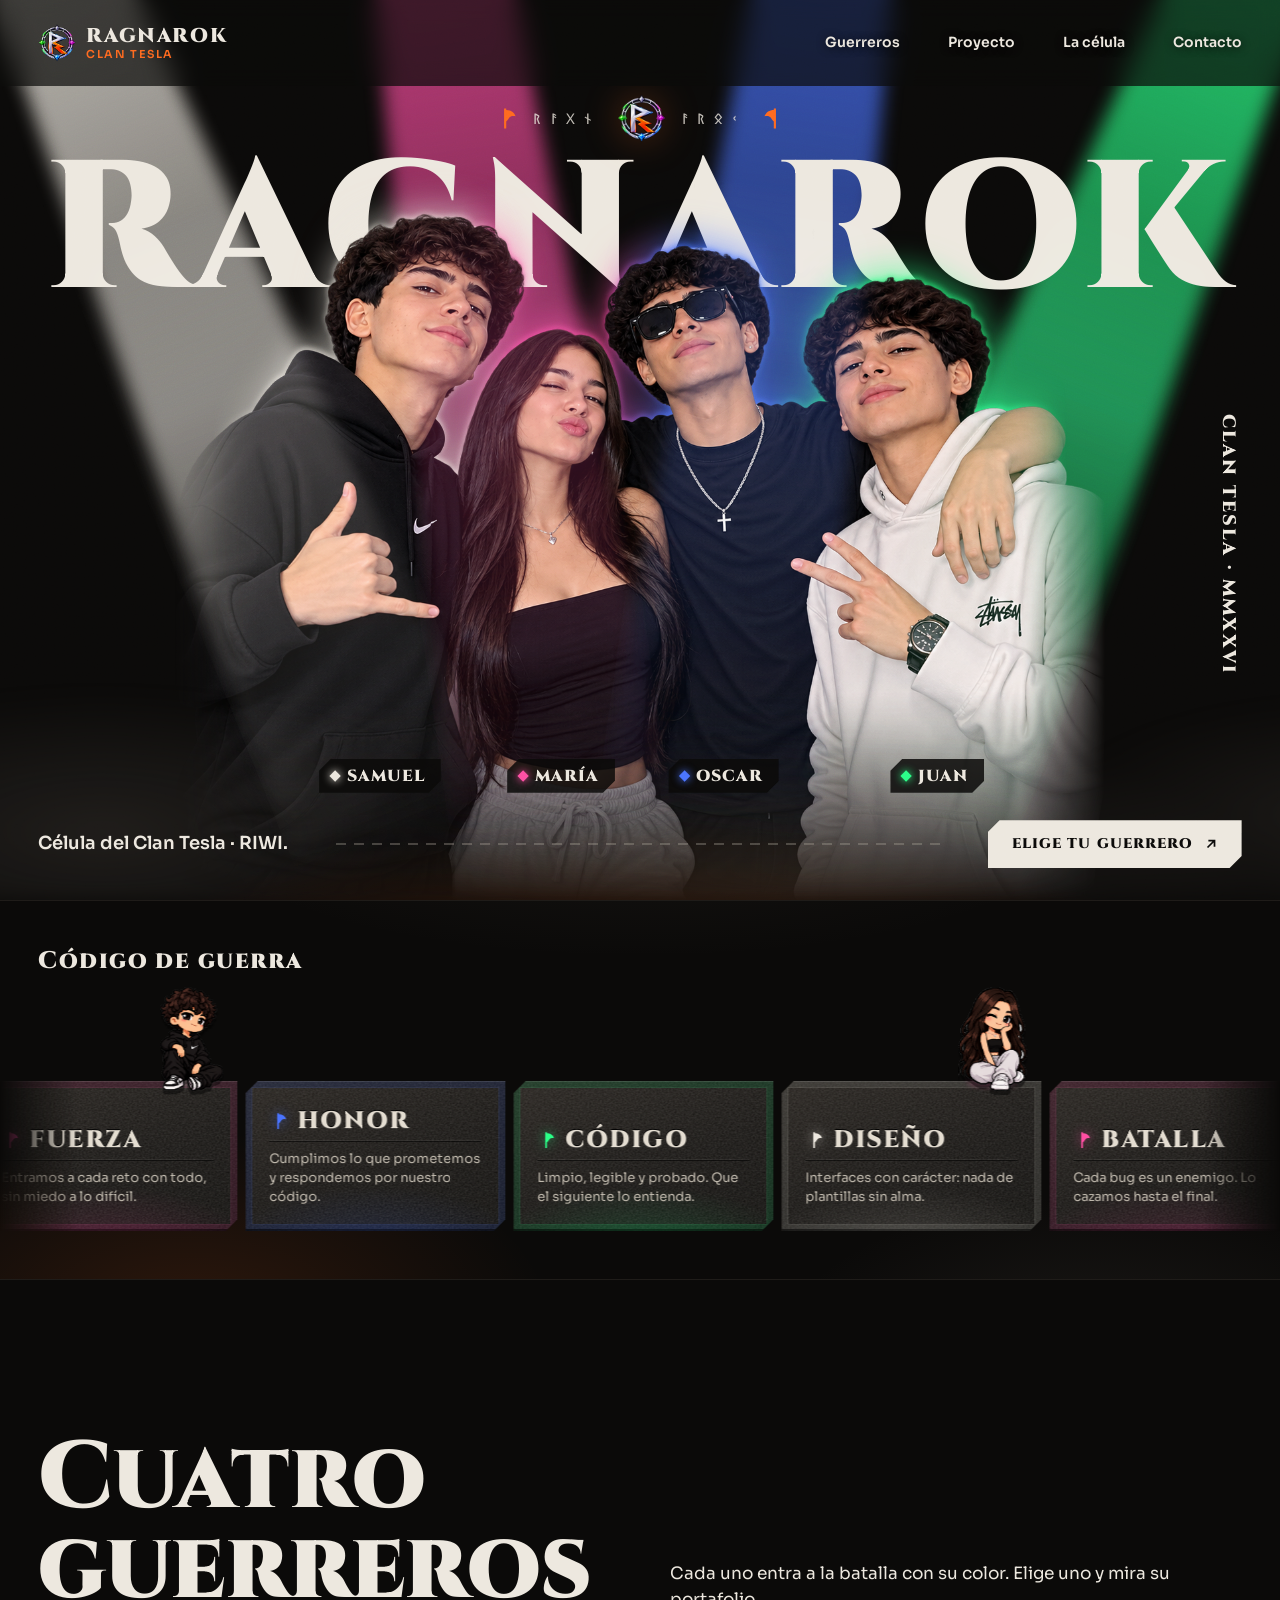
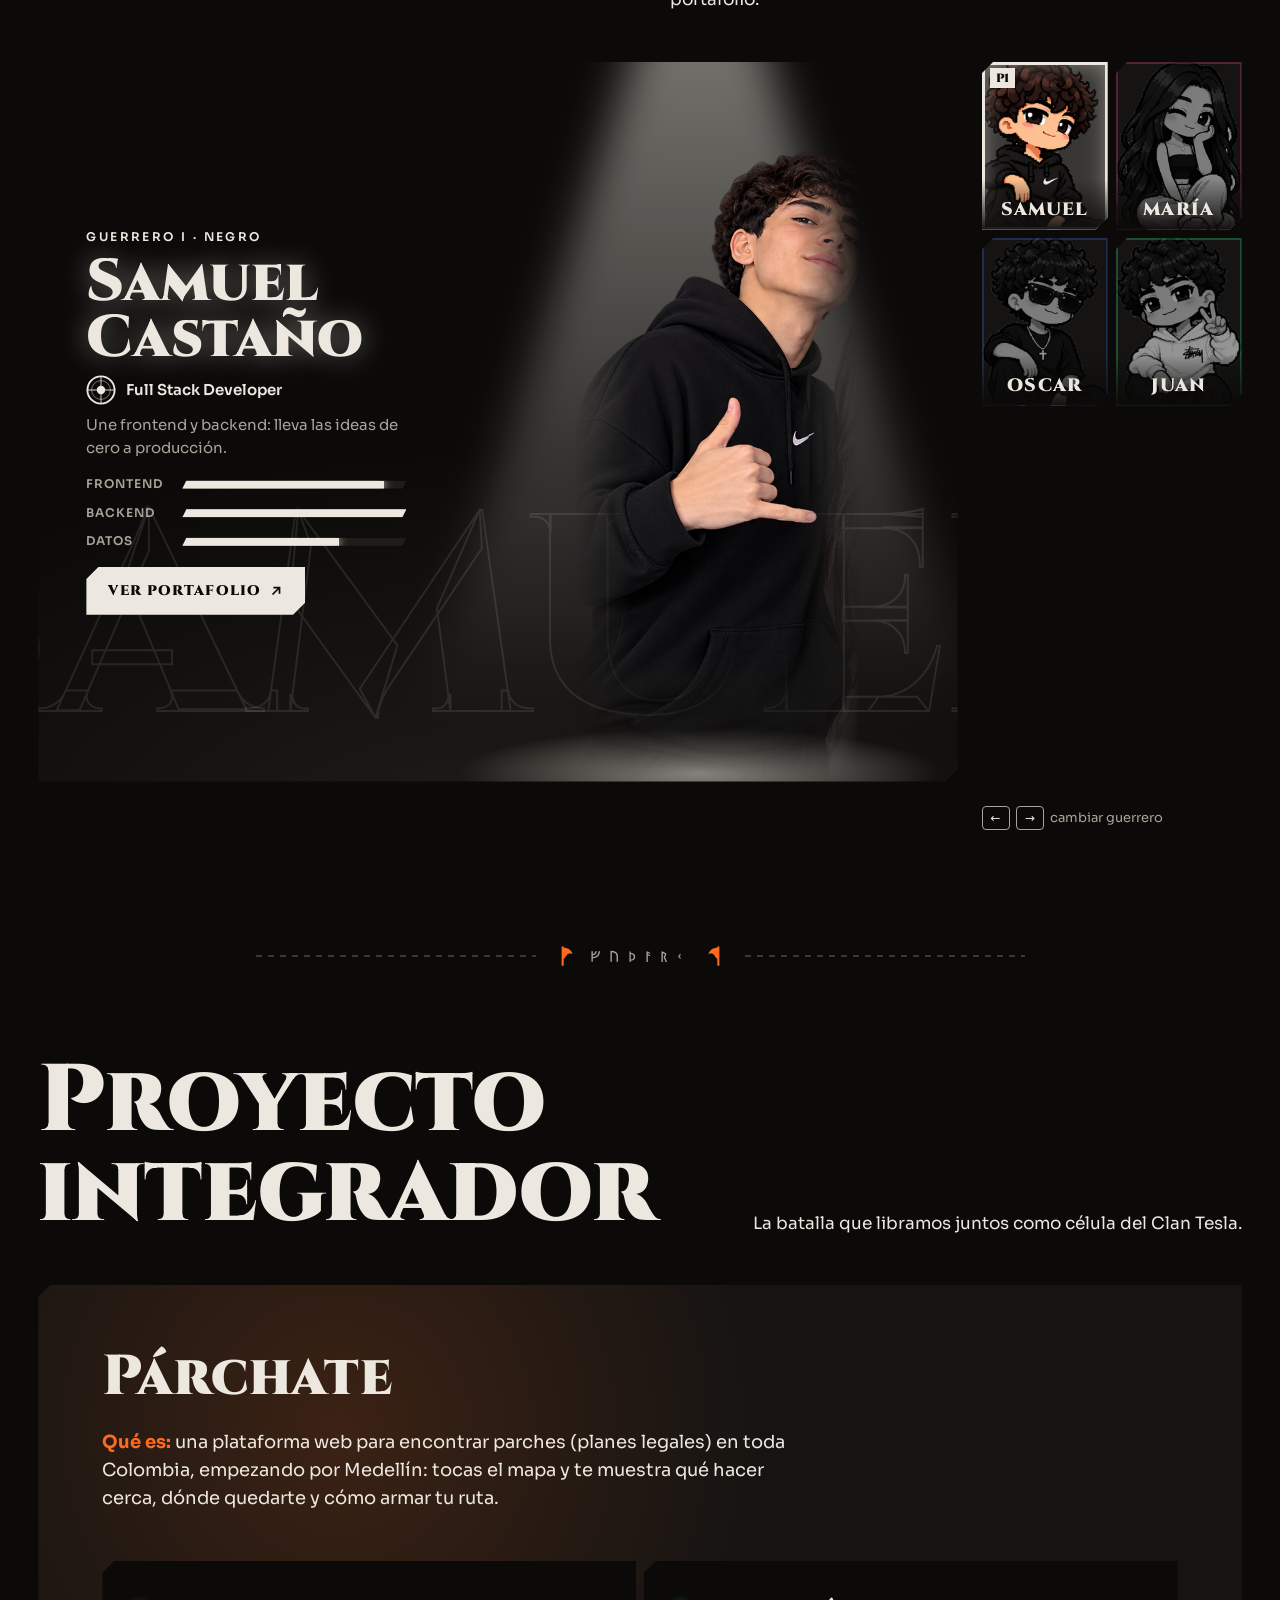
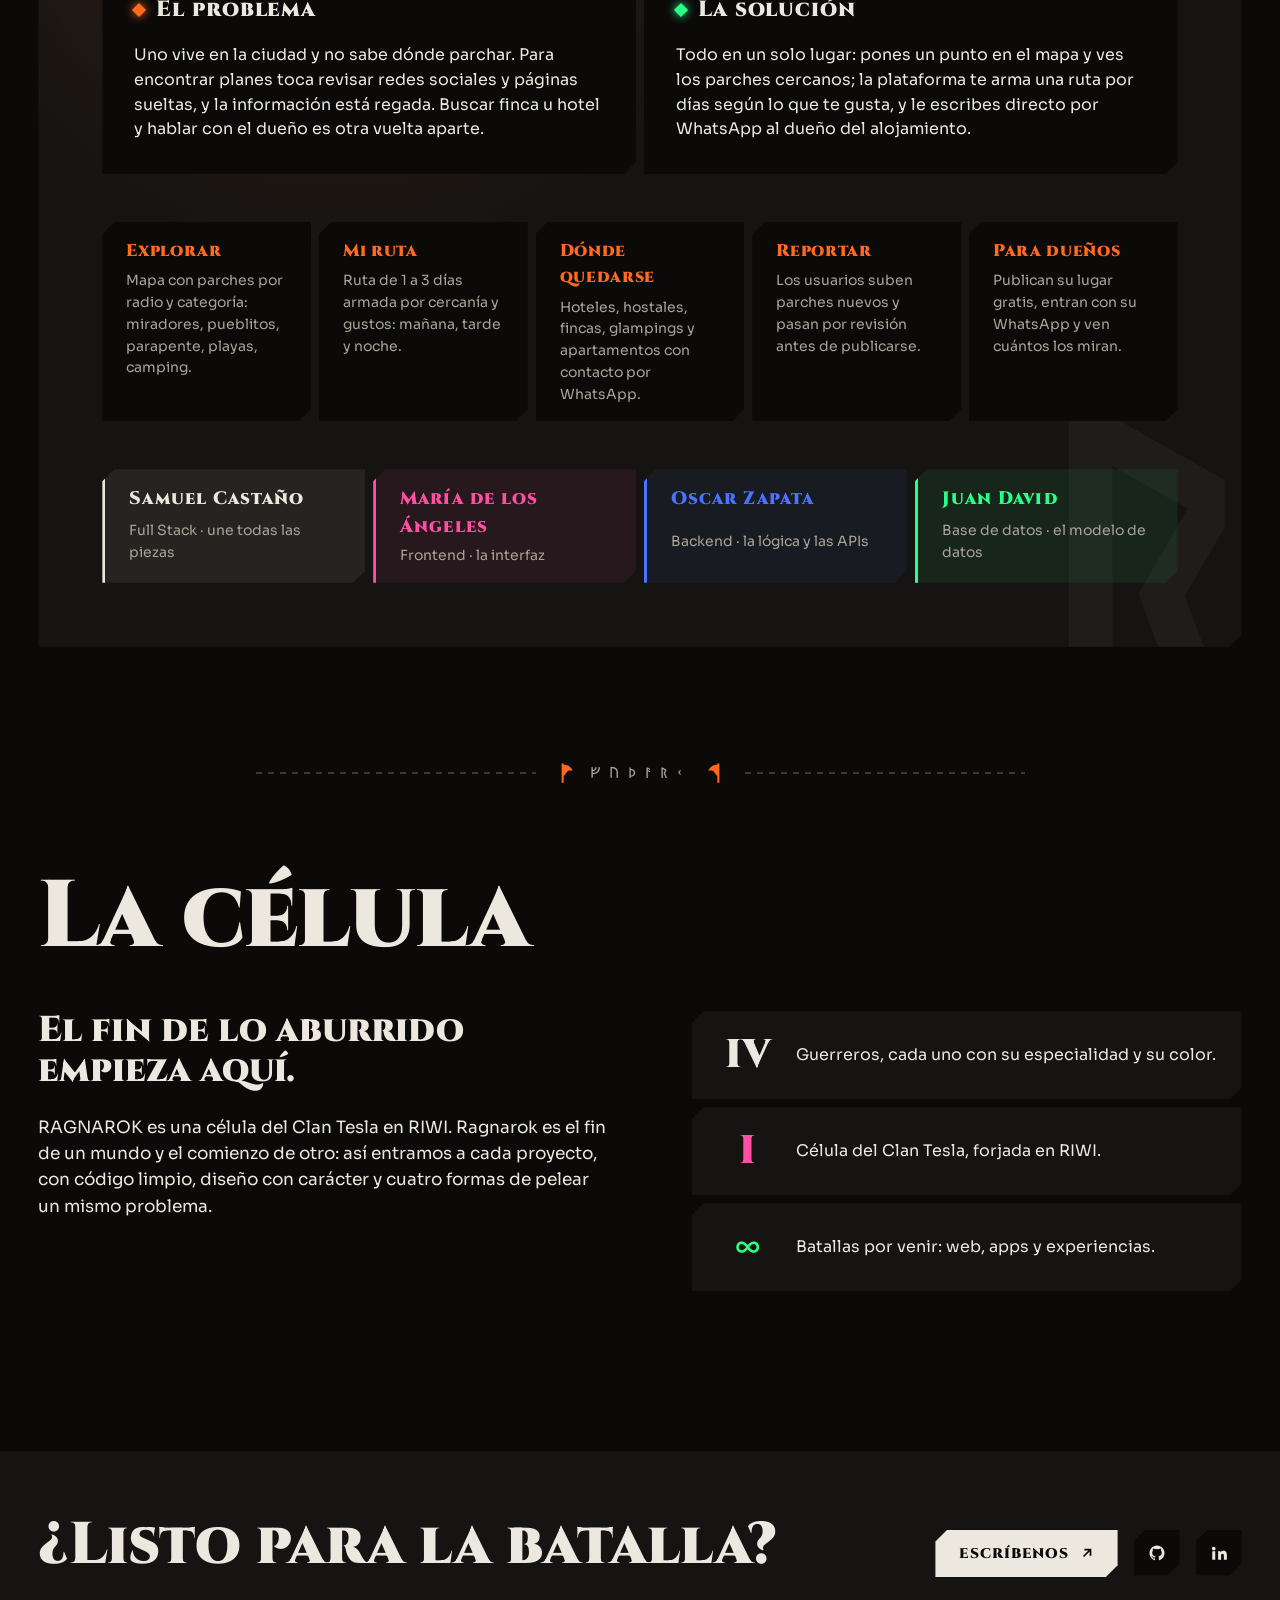
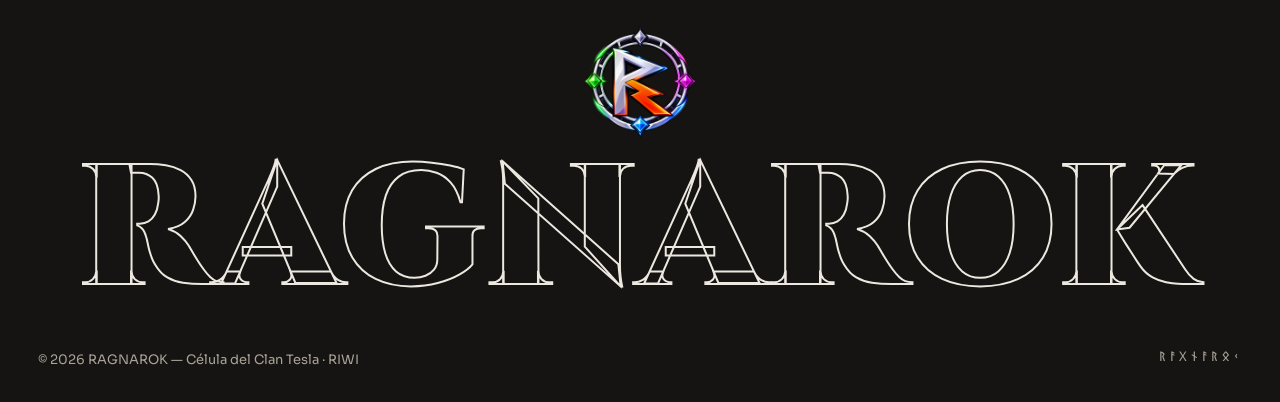
==== index.html @ 37dbca97 "CSS dividido por sección + rediseño de la página de Samuel (negro) + guía de Git Por qué: style.css " ====
<!DOCTYPE html>
<html lang="es">
<head>
  <meta charset="UTF-8">
  <meta name="viewport" content="width=device-width, initial-scale=1.0">
  <title>RAGNAROK — Célula del Clan Tesla</title>
  <meta name="description" content="RAGNAROK, célula del Clan Tesla en RIWI: cuatro guerreros del desarrollo web, cuatro portafolios.">
  <link rel="preconnect" href="https://fonts.googleapis.com">
  <link rel="preconnect" href="https://fonts.gstatic.com" crossorigin>
  <link href="https://fonts.googleapis.com/css2?family=Cinzel:wght@700;900&family=Noto+Sans+Runic&family=Sora:wght@400;600&display=swap" rel="stylesheet">
  <link rel="icon" href="data:image/svg+xml,%3Csvg xmlns=%27http://www.w3.org/2000/svg%27 viewBox=%270 0 120 120%27%3E%3Crect width=%27120%27 height=%27120%27 rx=%2724%27 fill=%27%230b0a09%27/%3E%3Ccircle cx=%2760%27 cy=%2760%27 r=%2748%27 fill=%27none%27 stroke=%27%23ede8df%27 stroke-width=%276%27/%3E%3Cpath d=%27M45 31V91M45 33l29 14-29 14%27 fill=%27none%27 stroke=%27%23ede8df%27 stroke-width=%2710%27/%3E%3Cpath d=%27M51 63l17 11-11 2 21 18%27 fill=%27none%27 stroke=%27%23ff6a1f%27 stroke-width=%279%27/%3E%3C/svg%3E">
  <!-- Estilos del index, uno por sección. El ORDEN importa: el de abajo puede pisar al de arriba. -->
  <link rel="stylesheet" href="src/css/base.css">
  <link rel="stylesheet" href="src/css/nav.css">
  <link rel="stylesheet" href="src/css/hero.css">
  <link rel="stylesheet" href="src/css/titulos.css">
  <link rel="stylesheet" href="src/css/codigo-guerra.css">
  <link rel="stylesheet" href="src/css/guerreros.css">
  <link rel="stylesheet" href="src/css/clan.css">
  <link rel="stylesheet" href="src/css/footer.css">
  <link rel="stylesheet" href="src/css/integrador.css">
  <link rel="stylesheet" href="src/css/animaciones.css">
  <link rel="stylesheet" href="src/css/logo.css">
  <link rel="stylesheet" href="src/css/pausa.css">
</head>
<body>

  <!-- símbolos reutilizables -->
  <svg width="0" height="0" style="position:absolute" aria-hidden="true">
    <symbol id="axe" viewBox="0 0 32 32"><path fill="currentColor" d="M14 2h3v28h-3zM17 4c6 0 11 3 13 9-3-1-6-1-8 1-2 2-3 5-5 6z"/></symbol>
    <symbol id="shield" viewBox="0 0 32 32"><circle cx="16" cy="16" r="14.5" fill="none" stroke="currentColor" stroke-width="2"/><path d="M16 2v28M2 16h28" stroke="currentColor" stroke-width="1.5" opacity=".6"/><circle cx="16" cy="16" r="4.5" fill="currentColor"/><circle cx="16" cy="16" r="10" fill="none" stroke="currentColor" stroke-width="1" opacity=".5"/></symbol>
    <symbol id="arrow" viewBox="0 0 16 16"><path d="M4 12 12 4M5 4h7v7" fill="none" stroke="currentColor" stroke-width="2"/></symbol>
  </svg>

  <nav class="nav" aria-label="Principal">
    <a class="nav__logo" href="#inicio" aria-label="RAGNAROK, célula del Clan Tesla, inicio">
      <img class="logo-mark" src="assets/logo.png" alt="">
      <span class="nav__brand">RAGNAROK<small>Clan Tesla</small></span>
    </a>
    <ul class="nav__links">
      <li><a href="#guerreros">Guerreros</a></li>
      <li><a href="#integrador">Proyecto</a></li>
      <li><a href="#celula">La célula</a></li>
      <li><a href="#contacto">Contacto</a></li>
    </ul>
  </nav>

  <header class="hero" id="inicio">
    <div class="hero__stage">
      <h1 class="hero__title">  
        <span class="hero__crest" aria-hidden="true">
          <span class="hero__runes">
            <svg class="axe" viewBox="0 0 32 32"><use href="#axe"/></svg>
            <span class="runes">ᚱᚨᚷᚾ</span>
            <img class="hero__mark" src="assets/logo.png" alt="">
            <span class="runes">ᚨᚱᛟᚲ</span>
            <svg class="axe axe--flip" viewBox="0 0 32 32"><use href="#axe"/></svg>
          </span>
        </span>
        RAGNAROK
      </h1>

      <figure class="hero__figure">
        <span class="beam p-negro" aria-hidden="true"></span>
        <span class="beam p-rosado" aria-hidden="true"></span>
        <span class="beam p-azul" aria-hidden="true"></span>
        <span class="beam p-verde" aria-hidden="true"></span>

        <img class="rim p-negro"  src="assets/team.png" alt="" aria-hidden="true">
        <img class="rim p-rosado" src="assets/team.png" alt="" aria-hidden="true">
        <img class="rim p-azul"   src="assets/team.png" alt="" aria-hidden="true">
        <img class="rim p-verde"  src="assets/team.png" alt="" aria-hidden="true">
        <img class="hero__photo" src="assets/team.png" width="1402" height="1122"
             alt="Los cuatro guerreros de RAGNAROK, cada uno iluminado por un reflector de su color">

        <span class="beam beam--front p-negro" aria-hidden="true"></span>
        <span class="beam beam--front p-rosado" aria-hidden="true"></span>
        <span class="beam beam--front p-azul" aria-hidden="true"></span>
        <span class="beam beam--front p-verde" aria-hidden="true"></span>

        <div class="cast" aria-label="Guerreros">
          <a class="cast__tag p-negro"  href="miembros/negro/index.html">SAMUEL <small>Full Stack</small></a>
          <a class="cast__tag p-rosado" href="miembros/rosado/index.html">MARÍA <small>Frontend</small></a>
          <a class="cast__tag p-azul"   href="miembros/azul/index.html">OSCAR <small>Backend</small></a>
          <a class="cast__tag p-verde"  href="miembros/verde/index.html">JUAN <small>Base de datos</small></a>
        </div>
      </figure>
    </div>

    <div class="smoke" aria-hidden="true"></div>

    <span class="hero__year" aria-hidden="true">CLAN TESLA · MMXXVI</span>

    <div class="hero__foot">
      <p class="hero__lead"><strong>Célula del Clan Tesla · RIWI.</strong></p>
      <span class="dotline" aria-hidden="true"></span>
      <a class="pill" href="#guerreros" style="justify-self:start">Elige tu guerrero <svg aria-hidden="true"><use href="#arrow"/></svg></a>
    </div>
  </header>

  <section class="vows" aria-labelledby="t-vows" data-carousel>
    <div class="vows__head">
      <h2 class="vows__title" id="t-vows">Código de guerra</h2>
    </div>
    <div class="vows__viewport">
    <ul class="vows__track" aria-label="Valores de la célula">
      <li class="vow p-rosado">
        <a class="vow__kid crew__kid p-negro" href="miembros/negro/index.html" aria-label="Portafolio de Samuel Castaño">
        <img src="assets/pixel/negro.png" width="183" height="300" alt="">
        <span class="crew__tag" aria-hidden="true">Samuel</span>
        </a>
        <div class="vow__card">
        <h3 class="vow__word"><svg class="vow__axe" viewBox="0 0 32 32" aria-hidden="true"><use href="#axe"/></svg>FUERZA</h3>
        <p class="vow__line">Entramos a cada reto con todo, sin miedo a lo difícil.</p>
        </div>
      </li>
      <li class="vow p-azul">
        <div class="vow__card">
        <h3 class="vow__word"><svg class="vow__axe" viewBox="0 0 32 32" aria-hidden="true"><use href="#axe"/></svg>HONOR</h3>
        <p class="vow__line">Cumplimos lo que prometemos y respondemos por nuestro código.</p>
        </div>
      </li>
      <li class="vow p-verde">
        <div class="vow__card">
        <h3 class="vow__word"><svg class="vow__axe" viewBox="0 0 32 32" aria-hidden="true"><use href="#axe"/></svg>CÓDIGO</h3>
        <p class="vow__line">Limpio, legible y probado. Que el siguiente lo entienda.</p>
        </div>
      </li>
      <li class="vow p-negro">
        <a class="vow__kid crew__kid p-rosado" href="miembros/rosado/index.html" aria-label="Portafolio de María de los Ángeles">
        <img src="assets/pixel/rosado.png" width="200" height="300" alt="">
        <span class="crew__tag" aria-hidden="true">María</span>
        </a>
        <div class="vow__card">
        <h3 class="vow__word"><svg class="vow__axe" viewBox="0 0 32 32" aria-hidden="true"><use href="#axe"/></svg>DISEÑO</h3>
        <p class="vow__line">Interfaces con carácter: nada de plantillas sin alma.</p>
        </div>
      </li>
      <li class="vow p-rosado">
        <div class="vow__card">
        <h3 class="vow__word"><svg class="vow__axe" viewBox="0 0 32 32" aria-hidden="true"><use href="#axe"/></svg>BATALLA</h3>
        <p class="vow__line">Cada bug es un enemigo. Lo cazamos hasta el final.</p>
        </div>
      </li>
      <li class="vow p-azul">
        <div class="vow__card">
        <h3 class="vow__word"><svg class="vow__axe" viewBox="0 0 32 32" aria-hidden="true"><use href="#axe"/></svg>CLAN</h3>
        <p class="vow__line">Cuatro guerreros, una célula. Nadie pelea solo.</p>
        </div>
      </li>
          <li class="vow p-verde">
        <a class="vow__kid crew__kid p-azul" href="miembros/azul/index.html" aria-label="Portafolio de Oscar Zapata">
        <img src="assets/pixel/azul.png" width="175" height="300" alt="">
        <span class="crew__tag" aria-hidden="true">Oscar</span>
        </a>
        <div class="vow__card">
        <h3 class="vow__word"><svg class="vow__axe" viewBox="0 0 32 32" aria-hidden="true"><use href="#axe"/></svg>HÉROES</h3>
        <p class="vow__line">Damos la cara cuando el proyecto se complica.</p>
        </div>
      </li>
      <li class="vow p-negro">
        <div class="vow__card">
        <h3 class="vow__word"><svg class="vow__axe" viewBox="0 0 32 32" aria-hidden="true"><use href="#axe"/></svg>HONESTOS</h3>
        <p class="vow__line">Decimos lo que funciona y lo que no, sin adornos.</p>
        </div>
      </li>
      <li class="vow p-rosado">
        <div class="vow__card">
        <h3 class="vow__word"><svg class="vow__axe" viewBox="0 0 32 32" aria-hidden="true"><use href="#axe"/></svg>MENTORES</h3>
        <p class="vow__line">Lo que aprendemos lo enseñamos: nadie se queda atrás.</p>
        </div>
      </li>
      <li class="vow p-azul">
        <a class="vow__kid crew__kid p-verde" href="miembros/verde/index.html" aria-label="Portafolio de Juan David">
        <img src="assets/pixel/verde.png" width="168" height="300" alt="">
        <span class="crew__tag" aria-hidden="true">Juan</span>
        </a>
        <div class="vow__card">
        <h3 class="vow__word"><svg class="vow__axe" viewBox="0 0 32 32" aria-hidden="true"><use href="#axe"/></svg>CREADORES</h3>
        <p class="vow__line">Pasamos de la idea al producto que la gente usa.</p>
        </div>
      </li>
      <li class="vow p-verde">
        <div class="vow__card">
        <h3 class="vow__word"><svg class="vow__axe" viewBox="0 0 32 32" aria-hidden="true"><use href="#axe"/></svg>EXPLORADORES</h3>
        <p class="vow__line">Probamos herramientas nuevas antes de que estén de moda.</p>
        </div>
      </li>
    </ul>
    </div>
  </section>

  <main>
    <section class="section" id="guerreros" aria-labelledby="t-guerreros">
      <div class="section__head">
        <h2 class="section__title" id="t-guerreros" data-reveal>Cuatro guerreros</h2>
        <p class="section__lead" data-reveal style="--d:90ms">Cada uno entra a la batalla con su color. Elige uno y mira su portafolio.</p>
      </div>

      <div class="select" data-select>
        <div class="select__stage">
          <article class="fighter p-negro" role="tabpanel" id="fighter-negro" aria-labelledby="tab-negro">
            <span class="fighter__ghost" aria-hidden="true">SAMUEL</span>
            <span class="fighter__beam" aria-hidden="true"></span>
            <span class="fighter__floor" aria-hidden="true"></span>
            <img class="fighter__img" src="assets/negro.png" alt="Samuel Castaño, Full Stack Developer" loading="lazy">
            <div class="fighter__info">
              <p class="fighter__num">Guerrero I · Negro</p>
              <h3 class="fighter__name">Samuel Castaño</h3>
              <p class="fighter__role"><svg class="shield" aria-hidden="true"><use href="#shield"/></svg>Full Stack Developer</p>
              <p class="fighter__desc">Une frontend y backend: lleva las ideas de cero a producción.</p>
              <dl class="fighter__stats">
                <div><dt>Frontend</dt><dd><span style="--v:90%"></span></dd></div>
                <div><dt>Backend</dt><dd><span style="--v:100%"></span></dd></div>
                <div><dt>Datos</dt><dd><span style="--v:70%"></span></dd></div>
              </dl>
              <a class="fighter__go" href="miembros/negro/index.html">Ver portafolio <svg aria-hidden="true"><use href="#arrow"/></svg></a>
            </div>
          </article>
          <article class="fighter p-rosado" role="tabpanel" id="fighter-rosado" aria-labelledby="tab-rosado">
            <span class="fighter__ghost" aria-hidden="true">MARÍA</span>
            <span class="fighter__beam" aria-hidden="true"></span>
            <span class="fighter__floor" aria-hidden="true"></span>
            <img class="fighter__img" src="assets/rosado.png" alt="María de los Ángeles, Frontend Developer" loading="lazy">
            <div class="fighter__info">
              <p class="fighter__num">Guerrero II · Rosa</p>
              <h3 class="fighter__name">María de los Ángeles</h3>
              <p class="fighter__role"><svg class="shield" aria-hidden="true"><use href="#shield"/></svg>Frontend Developer</p>
              <p class="fighter__desc">Convierte diseños en interfaces rápidas, limpias y al detalle.</p>
              <dl class="fighter__stats">
                <div><dt>Frontend</dt><dd><span style="--v:85%"></span></dd></div>
                <div><dt>Diseño</dt><dd><span style="--v:85%"></span></dd></div>
                <div><dt>Backend</dt><dd><span style="--v:40%"></span></dd></div>
              </dl>
              <a class="fighter__go" href="miembros/rosado/index.html">Ver portafolio <svg aria-hidden="true"><use href="#arrow"/></svg></a>
            </div>
          </article>
          <article class="fighter p-azul" role="tabpanel" id="fighter-azul" aria-labelledby="tab-azul">
            <span class="fighter__ghost" aria-hidden="true">OSCAR</span>
            <span class="fighter__beam" aria-hidden="true"></span>
            <span class="fighter__floor" aria-hidden="true"></span>
            <img class="fighter__img" src="assets/azul.png" alt="Oscar Zapata, Backend Developer" loading="lazy">
            <div class="fighter__info">
              <p class="fighter__num">Guerrero III · Azul</p>
              <h3 class="fighter__name">Oscar Zapata</h3>
              <p class="fighter__role"><svg class="shield" aria-hidden="true"><use href="#shield"/></svg>Backend Developer</p>
              <p class="fighter__desc">Construye la lógica, las APIs y las reglas que hacen funcionar cada producto.</p>
              <dl class="fighter__stats">
                <div><dt>Backend</dt><dd><span style="--v:85%"></span></dd></div>
                <div><dt>APIs</dt><dd><span style="--v:70%"></span></dd></div>
                <div><dt>Frontend</dt><dd><span style="--v:40%"></span></dd></div>
              </dl>
              <a class="fighter__go" href="miembros/azul/index.html">Ver portafolio <svg aria-hidden="true"><use href="#arrow"/></svg></a>
            </div>
          </article>
          <article class="fighter p-verde" role="tabpanel" id="fighter-verde" aria-labelledby="tab-verde">
            <span class="fighter__ghost" aria-hidden="true">JUAN DAVID</span>
            <span class="fighter__beam" aria-hidden="true"></span>
            <span class="fighter__floor" aria-hidden="true"></span>
            <img class="fighter__img" src="assets/verde.png" alt="Juan David, Database Developer" loading="lazy">
            <div class="fighter__info">
              <p class="fighter__num">Guerrero IV · Verde</p>
              <h3 class="fighter__name">Juan David</h3>
              <p class="fighter__role"><svg class="shield" aria-hidden="true"><use href="#shield"/></svg>Database Developer</p>
              <p class="fighter__desc">Diseña y cuida los datos: modelos, consultas y que nada se pierda.</p>
              <dl class="fighter__stats">
                <div><dt>Datos</dt><dd><span style="--v:85%"></span></dd></div>
                <div><dt>SQL</dt><dd><span style="--v:70%"></span></dd></div>
                <div><dt>Backend</dt><dd><span style="--v:50%"></span></dd></div>
              </dl>
              <a class="fighter__go" href="miembros/verde/index.html">Ver portafolio <svg aria-hidden="true"><use href="#arrow"/></svg></a>
            </div>
          </article>
        </div>
        <div class="select__roster" role="tablist" aria-label="Elige tu guerrero">
          <button class="slot p-negro" type="button" role="tab" id="tab-negro" aria-controls="fighter-negro" aria-selected="true" tabindex="0">
            <img class="slot__img" decoding="async" src="assets/pixel/negro.png" alt="">
            <span class="slot__name">SAMUEL</span>
          </button>
          <button class="slot p-rosado" type="button" role="tab" id="tab-rosado" aria-controls="fighter-rosado" aria-selected="false" tabindex="-1">
            <img class="slot__img" decoding="async" src="assets/pixel/rosado.png" alt="">
            <span class="slot__name">MARÍA</span>
          </button>
          <button class="slot p-azul" type="button" role="tab" id="tab-azul" aria-controls="fighter-azul" aria-selected="false" tabindex="-1">
            <img class="slot__img" decoding="async" src="assets/pixel/azul.png" alt="">
            <span class="slot__name">OSCAR</span>
          </button>
          <button class="slot p-verde" type="button" role="tab" id="tab-verde" aria-controls="fighter-verde" aria-selected="false" tabindex="-1">
            <img class="slot__img" decoding="async" src="assets/pixel/verde.png" alt="">
            <span class="slot__name">JUAN</span>
          </button>
        </div>
        <p class="select__hint" aria-hidden="true"><kbd>←</kbd><kbd>→</kbd> cambiar guerrero</p>
      </div>
    </section>

    <div class="divider" aria-hidden="true">
      <svg viewBox="0 0 32 32"><use href="#axe"/></svg><span class="runes">ᚠᚢᚦᚨᚱᚲ</span><svg viewBox="0 0 32 32"><use href="#axe"/></svg>
    </div>

    <section class="section" id="integrador" aria-labelledby="t-integrador">
      <div class="section__head">
        <h2 class="section__title" id="t-integrador" data-reveal>Proyecto integrador</h2>
        <p class="section__lead">La batalla que libramos juntos como célula del Clan Tesla.</p>
      </div>

      <div class="quest" data-reveal>
        <span class="quest__rune" aria-hidden="true">ᚱ</span>
        <div class="quest__intro">
          <p class="quest__name">Párchate</p>
          <p class="quest__what"><strong>Qué es:</strong> una plataforma web para encontrar parches (planes legales) en toda Colombia, empezando por Medellín: tocas el mapa y te muestra qué hacer cerca, dónde quedarte y cómo armar tu ruta.</p>
        </div>
        <div class="quest__cols">
          <article class="quest__card">
            <h3 class="quest__label"><span class="dia" style="--c:var(--fire)"></span>El problema</h3>
            <p>Uno vive en la ciudad y no sabe dónde parchar. Para encontrar planes toca revisar redes sociales y páginas sueltas, y la información está regada. Buscar finca u hotel y hablar con el dueño es otra vuelta aparte.</p>
          </article>
          <article class="quest__card">
            <h3 class="quest__label"><span class="dia" style="--c:var(--verde)"></span>La solución</h3>
            <p>Todo en un solo lugar: pones un punto en el mapa y ves los parches cercanos; la plataforma te arma una ruta por días según lo que te gusta, y le escribes directo por WhatsApp al dueño del alojamiento.</p>
          </article>
        </div>
        <ul class="quest__feats" aria-label="Qué se puede hacer">
          <li><b>Explorar</b><span>Mapa con parches por radio y categoría: miradores, pueblitos, parapente, playas, camping.</span></li>
          <li><b>Mi ruta</b><span>Ruta de 1 a 3 días armada por cercanía y gustos: mañana, tarde y noche.</span></li>
          <li><b>Dónde quedarse</b><span>Hoteles, hostales, fincas, glampings y apartamentos con contacto por WhatsApp.</span></li>
          <li><b>Reportar</b><span>Los usuarios suben parches nuevos y pasan por revisión antes de publicarse.</span></li>
          <li><b>Para dueños</b><span>Publican su lugar gratis, entran con su WhatsApp y ven cuántos los miran.</span></li>
        </ul>
        <ul class="quest__roles" aria-label="Quién hace qué">
          <li class="p-negro"><b>Samuel Castaño</b><span>Full Stack · une todas las piezas</span></li>
          <li class="p-rosado"><b>María de los Ángeles</b><span>Frontend · la interfaz</span></li>
          <li class="p-azul"><b>Oscar Zapata</b><span>Backend · la lógica y las APIs</span></li>
          <li class="p-verde"><b>Juan David</b><span>Base de datos · el modelo de datos</span></li>
        </ul>
      </div>
    </section>

    <div class="divider" aria-hidden="true">
      <svg viewBox="0 0 32 32"><use href="#axe"/></svg><span class="runes">ᚠᚢᚦᚨᚱᚲ</span><svg viewBox="0 0 32 32"><use href="#axe"/></svg>
    </div>

    <section class="section" id="celula" aria-labelledby="t-clan">
      <div class="section__head">
        <h2 class="section__title" id="t-clan">La célula</h2>
      </div>
      <div class="manifest">
        <div data-reveal>
          <p class="manifest__quote">El fin de lo aburrido empieza aquí.</p>
          <p class="section__lead" style="margin-top:24px">RAGNAROK es una célula del Clan Tesla en RIWI. Ragnarok es el fin de un mundo y el comienzo de otro: así entramos a cada proyecto, con código limpio, diseño con carácter y cuatro formas de pelear un mismo problema.</p>
        </div>
        <ul class="manifest__list" data-reveal style="--d:120ms">
          <li><b style="--c:var(--negro)">IV</b><span>Guerreros, cada uno con su especialidad y su color.</span></li>
          <li><b style="--c:var(--rosado)">I</b><span>Célula del Clan Tesla, forjada en RIWI.</span></li>
          <li><b style="--c:var(--verde)">∞</b><span>Batallas por venir: web, apps y experiencias.</span></li>
        </ul>
      </div>
    </section>
  </main>

  <footer class="footer" id="contacto">
    <div class="footer__top">
      <h2 class="footer__cta">¿Listo para la batalla?</h2>
      <div class="footer__links">
        <a class="pill" href="https://github.com/riwi-ragnarok" target="_blank" rel="noopener">Escríbenos <svg aria-hidden="true"><use href="#arrow"/></svg></a>
        <a class="icon-btn" href="https://github.com/riwi-ragnarok" target="_blank" rel="noopener" aria-label="GitHub de RAGNAROK">
          <svg viewBox="0 0 24 24" fill="currentColor" aria-hidden="true"><path d="M12 2a10 10 0 0 0-3.2 19.5c.5.1.7-.2.7-.5v-1.7c-2.8.6-3.4-1.3-3.4-1.3-.4-1.2-1.1-1.5-1.1-1.5-.9-.6.1-.6.1-.6 1 .1 1.5 1 1.5 1 .9 1.6 2.4 1.1 3 .8.1-.7.4-1.1.6-1.3-2.2-.3-4.6-1.1-4.6-5a3.9 3.9 0 0 1 1-2.7 3.6 3.6 0 0 1 .1-2.7s.8-.3 2.8 1a9.6 9.6 0 0 1 5 0c1.9-1.3 2.8-1 2.8-1 .5 1.4.2 2.4.1 2.7a3.9 3.9 0 0 1 1 2.7c0 3.9-2.4 4.7-4.6 5 .4.3.7.9.7 1.9V21c0 .3.2.6.7.5A10 10 0 0 0 12 2Z"/></svg>
        </a>
        <a class="icon-btn" href="#contacto" aria-label="LinkedIn">
          <svg viewBox="0 0 24 24" fill="currentColor" aria-hidden="true"><path d="M4.98 3.5a2.5 2.5 0 1 1 0 5 2.5 2.5 0 0 1 0-5ZM3 9.5h4V21H3V9.5Zm7 0h3.8v1.6h.1c.5-1 1.8-2 3.8-2 4 0 4.8 2.6 4.8 6V21h-4v-5.2c0-1.2 0-2.8-1.7-2.8s-2 1.3-2 2.7V21h-4V9.5Z"/></svg>
        </a>
      </div>
    </div>
    <div class="footer__lockup" aria-hidden="true">
      <img class="footer__mark" src="assets/logo.png" alt="">
      <p class="footer__word">RAGNAROK</p>
    </div>
    <div class="footer__legal">
      <span>© 2026 RAGNAROK — Célula del Clan Tesla · RIWI</span>
      <span class="runes" aria-hidden="true">ᚱᚨᚷᚾᚨᚱᛟᚲ</span>
    </div>
  </footer>

  <script src="src/main.js?v=6" defer></script>
</body>
</html>
---- src/css/base.css ----
/* BASE
   Colores, fuentes, espacios y textura de fondo. Todo lo demás usa estas variables. */

/* =========================================================
   RAGNAROK — tokens + base + hub
   Dirección: póster de guerra nórdica. Humo, brasas, reflectores
   de color sobre cada guerrero. Cinzel (grabado) + Sora (texto).
   ========================================================= */
:root {
  --bg: #0b0a09;
  --bg-2: #161412;
  --bg-3: #1f1c19;
  --ink: #ede8df;
  --ink-2: #aaa398;
  --fire: #ff6a1f;

  --verde: #2bff88;
  --rosado: #ff4fa3;
  --azul: #4a74ff;
  --negro: #ede8df; /* el negro se expresa invertido: luz hueso / página clara */
  --on-accent: #0b0a09;

  --rgb-negro: 237 232 223;
  --rgb-rosado: 255 79 163;
  --rgb-azul: 74 116 255;
  --rgb-verde: 43 255 136;

  --accent: var(--ink);

  --f-display: "Cinzel", "Trajan Pro", Georgia, serif;
  --f-brand: "Cinzel", "Trajan Pro", Georgia, serif;
  --f-text: "Sora", system-ui, sans-serif;
  --f-rune: "Noto Sans Runic", "Segoe UI Historic", sans-serif;

  --s-1: 4px; --s-2: 8px; --s-3: 16px; --s-4: 24px; --s-5: 32px;
  --s-6: 48px; --s-7: 64px; --s-8: 96px; --s-9: 160px;

  --bevel: 12px;
  --plate: polygon(var(--bevel) 0, 100% 0, 100% calc(100% - var(--bevel)), calc(100% - var(--bevel)) 100%, 0 100%, 0 var(--bevel));

  --gutter: clamp(16px, 3vw, 40px);
  --ease: cubic-bezier(0.23, 1, 0.32, 1);
  --dur: 260ms;
}

*, *::before, *::after { box-sizing: border-box; }
html { -webkit-text-size-adjust: 100%; scroll-behavior: smooth; }
body {
  margin: 0;
  background: var(--bg);
  color: var(--ink);
  font-family: var(--f-text);
  font-size: 16px;
  line-height: 1.55;
  overflow-x: hidden;
}
/* grano de película: textura sucia de guerra */
body::after {
  content: ""; position: fixed; inset: 0; z-index: 100; pointer-events: none;
  opacity: .07; mix-blend-mode: overlay;
  background-image: url("data:image/svg+xml,%3Csvg xmlns='http://www.w3.org/2000/svg' width='160' height='160'%3E%3Cfilter id='n'%3E%3CfeTurbulence type='fractalNoise' baseFrequency='.9' numOctaves='3' stitchTiles='stitch'/%3E%3C/filter%3E%3Crect width='100%25' height='100%25' filter='url(%23n)'/%3E%3C/svg%3E");
}
img { display: block; max-width: 100%; }
a { color: inherit; text-decoration: none; }
h1, h2, h3, p { margin: 0; }
ul { list-style: none; margin: 0; padding: 0; }

:focus-visible { outline: 3px solid var(--accent); outline-offset: 4px; }
::selection { background: var(--fire); color: var(--on-accent); }

.runes {
  font-family: var(--f-rune); font-weight: 400;
  letter-spacing: .6em; line-height: 1; color: var(--ink-2);
}
---- src/css/nav.css ----
/* MENÚ
   Barra de arriba (fija) y botones tipo placa. */

/* ---------- NAV ---------- */
/* menú fijo arriba: se ve siempre al bajar */
.nav {
  position: fixed; top: 0; left: 0; right: 0; z-index: 50;
  height: 86px;
  display: flex; align-items: center; justify-content: space-between;
  gap: var(--s-4);
  padding: 0 var(--gutter);
  background: rgb(11 10 9 / .7);
  -webkit-backdrop-filter: blur(10px);
          backdrop-filter: blur(10px);
}
.hero { padding-top: 86px; }          /* deja el espacio que antes ocupaba el menú */
html { scroll-padding-top: 86px; }    /* los links #seccion no quedan tapados por el menú */
.nav__logo {
  font-family: var(--f-brand); font-weight: 900;
  font-size: 20px; letter-spacing: 0.08em;
  display: inline-flex; align-items: center; gap: 10px;
}
.nav__dots { display: inline-flex; gap: 3px; }
.nav__dots i { width: 7px; height: 7px; transform: rotate(45deg); display: block; }
.nav__links { display: none; gap: var(--s-6); font-size: 14px; font-weight: 600; }
.nav__links a {
  position: relative; padding: var(--s-1) 0; color: var(--ink);
  text-shadow: 0 1px 8px rgb(0 0 0 / .8);
  transition: color var(--dur) var(--ease);
}
.nav__links a::after {
  content: ""; position: absolute; left: 0; right: 0; bottom: -2px; height: 2px;
  background: var(--fire); transform: scaleX(0); transform-origin: left;
  transition: transform var(--dur) var(--ease);
}
.nav__links a:hover::after, .nav__links a:focus-visible::after { transform: scaleX(1); }
@media (min-width: 820px) { .nav__links { display: flex; } }

/* botón tipo placa de escudo: esquinas cortadas */
.pill {
  display: inline-flex; align-items: center; gap: 10px;
  padding: 13px 24px;
  clip-path: var(--plate);
  background: var(--ink); color: var(--bg);
  font-family: var(--f-display); font-size: 14px; font-weight: 900; letter-spacing: .08em; text-transform: uppercase;
  border: 0; cursor: pointer;
  transition: transform 160ms var(--ease), background var(--dur) var(--ease), color var(--dur) var(--ease);
}
.pill:hover { background: var(--accent-hover, var(--fire)); color: var(--on-accent); }
.pill:active { transform: scale(0.96); }
.pill:focus-visible { outline: 2px solid var(--bg); outline-offset: -6px; background: var(--fire); }
.pill svg { width: 14px; height: 14px; transition: transform var(--dur) var(--ease); }
.pill:hover svg { transform: translate(2px, -2px); }
---- src/css/hero.css ----
/* PORTADA
   RAGNAROK, foto del equipo, reflectores, humo y brasas. */

/* ---------- HERO ---------- */
.hero {
  position: relative;
  display: grid;
  grid-template-rows: 1fr auto; /* escenario + pie (el menú es fijo, ya no ocupa fila) */
  overflow: hidden;
  isolation: isolate;
}
/* fuego lejano del campo de batalla */
.hero::before {
  content: ""; position: absolute; z-index: 0; inset: auto -10% -20% -10%; height: 70%;
  background: radial-gradient(60% 60% at 50% 100%, rgb(255 106 31 / .28), rgb(255 106 31 / 0) 70%);
  pointer-events: none;
  animation: burn 4s ease-in-out infinite alternate;
}
.hero__stage {
  position: relative;
  display: flex; justify-content: center; align-items: flex-end;
  min-height: 0;
  padding-top: 24vw;
}
.hero__title {
  position: absolute; z-index: 1;
  left: 0; right: 0; top: var(--s-2);
  display: grid; justify-items: center; gap: var(--s-2);
  font-family: var(--f-brand); font-weight: 900;
  font-size: clamp(50px, 14.2vw, 236px);
  line-height: .9; letter-spacing: .02em;
  color: var(--ink);
  user-select: none;
  animation: rise 700ms var(--ease) both;
}
.hero__crest {
  display: grid; justify-items: center; gap: var(--s-2);
  font-size: clamp(12px, 1.2vw, 18px);
}
.hero__runes { display: inline-flex; align-items: center; gap: var(--s-3); }
.hero__runes .runes { color: var(--ink); opacity: .8; }
.hero__crest .axe { width: clamp(18px, 1.8vw, 28px); height: auto; color: var(--fire); }
.hero__crest .axe--flip { transform: scaleX(-1); }

.hero__figure {
  position: relative; /* sin z-index: los hijos comparten capas con el título */
  margin: 0;
  width: 100%;
  aspect-ratio: 1402 / 1122;
}
.hero__photo, .rim {
  position: absolute; inset: 0; z-index: 2;
  width: 100%; height: 100%;
}
/* la foto viene recortada a los lados: se difuminan los bordes para que no se vea la "caja" */
.hero__photo {
  -webkit-mask-image: linear-gradient(to bottom, #000 72%, transparent 100%), linear-gradient(to right, transparent 0, #000 9%, #000 91%, transparent 100%);
  -webkit-mask-composite: source-in;
          mask-image: linear-gradient(to bottom, #000 72%, transparent 100%), linear-gradient(to right, transparent 0, #000 9%, #000 91%, transparent 100%);
          mask-composite: intersect;
}
.hero__photo { animation: enter 700ms var(--ease) 120ms both; }

/* luz de contorno: cada copia recortada a una persona brilla en su color */
.rim {
  /* sin clip-path rectangular (dejaba una "caja de luz"): mascara horizontal con bordes difusos */
  -webkit-mask-image: linear-gradient(to bottom, #000 55%, transparent 80%),
    linear-gradient(to right, transparent var(--ml), #000 calc(var(--ml) + 7%), #000 calc(var(--mr) - 7%), transparent var(--mr));
  -webkit-mask-composite: source-in;
          mask-image: linear-gradient(to bottom, #000 55%, transparent 80%),
    linear-gradient(to right, transparent var(--ml), #000 calc(var(--ml) + 7%), #000 calc(var(--mr) - 7%), transparent var(--mr));
          mask-composite: intersect;
  filter: drop-shadow(0 -2px 3px rgb(var(--rgb) / .9)) drop-shadow(0 -8px 16px rgb(var(--rgb) / .55));
  animation: power 1100ms linear var(--d, 0ms) both;
}

/* reflectores: conos que bajan desde arriba sobre cada guerrero */
.beam {
  --w: 24%;
  rotate: var(--tilt, 0deg); transform-origin: 50% 100%;
  position: absolute; z-index: 0;
  left: calc(var(--x) - var(--w) / 2); width: var(--w);
  top: -150%; bottom: 10%;
  filter: blur(9px);
  mix-blend-mode: screen;
  pointer-events: none;
  animation: power 1100ms linear var(--d, 0ms) both;
}
.beam::before {
  content: ""; position: absolute; inset: 0;
  clip-path: polygon(40% 0, 60% 0, 100% 100%, 0 100%);
  background: linear-gradient(to bottom,
    rgb(var(--rgb) / .15) 0%, rgb(var(--rgb) / .95) 34%, rgb(var(--rgb) / .45) 72%, rgb(var(--rgb) / 0) 100%);
}
/* la misma luz cayendo ENCIMA de la persona: la tiñe */
.beam--front {
  z-index: 3; opacity: .55; animation-name: power-front;
  /* solo cae sobre los cuerpos: se apaga antes de llegar al titulo */
  -webkit-mask-image: linear-gradient(to bottom, transparent 64%, #000 74%);
          mask-image: linear-gradient(to bottom, transparent 64%, #000 74%);
}

.p-negro  { --tilt: -22deg; --x: 24%; --rgb: var(--rgb-negro);  --d: 200ms; --ml: 4%; --mr: 38%; }
.p-rosado { --tilt: -8deg; --x: 41.5%; --rgb: var(--rgb-rosado); --d: 420ms; --ml: 30%; --mr: 54%; }
.p-azul   { --tilt: 8deg; --x: 57%; --rgb: var(--rgb-azul);   --d: 640ms; --ml: 46%; --mr: 70%; }
.p-verde  { --tilt: 22deg; --x: 78%; --rgb: var(--rgb-verde);  --d: 860ms; --ml: 64%; --mr: 96%; }

/* humo a ras de suelo */
.smoke {
  position: absolute; z-index: 4; left: -20%; right: -20%; bottom: 0; height: 38%;
  pointer-events: none;
  background:
    radial-gradient(30% 60% at 20% 80%, rgb(140 130 120 / .16), transparent 70%),
    radial-gradient(35% 55% at 60% 90%, rgb(140 130 120 / .14), transparent 70%),
    radial-gradient(25% 50% at 90% 75%, rgb(140 130 120 / .12), transparent 70%);
  filter: blur(10px);
  animation: drift 18s ease-in-out infinite alternate;
}

/* brasas que suben (las crea main.js) */
.embers { position: absolute; inset: 0; z-index: 4; pointer-events: none; overflow: hidden; }
.ember {
  position: absolute; bottom: -12px; left: var(--l);
  width: var(--s); height: var(--s); border-radius: 50%;
  background: var(--c, #ffb27a);
  box-shadow: 0 0 6px 1px var(--c, var(--fire));
  opacity: 0;
  animation: ember var(--t) linear var(--dl) infinite;
}

.cast {
  position: absolute; z-index: 5; inset: auto 0 19% 0; pointer-events: none;
  display: none;
}
.cast__tag {
  position: absolute; left: var(--x); translate: -50% 0; pointer-events: auto;
  display: inline-flex; align-items: center; gap: 8px;
  padding: 9px 16px 9px 12px; clip-path: var(--plate); --bevel: 8px;
  background: rgb(11 10 9 / .85); color: var(--ink);
  font-family: var(--f-display); font-weight: 900; font-size: 16px; letter-spacing: .06em; line-height: 1; white-space: nowrap;
  transition: background var(--dur) var(--ease), color var(--dur) var(--ease);
}
.cast__tag small { font-family: var(--f-text); font-weight: 400; font-size: 12px; letter-spacing: 0; color: var(--ink-2); }
.cast__tag small { display: none; } /* con nombres reales no cabe el rol: se ve en el selector */
.cast__tag::before { content: ""; width: 8px; height: 8px; transform: rotate(45deg); background: rgb(var(--rgb)); box-shadow: 0 0 8px rgb(var(--rgb)); }
.cast__tag:hover, .cast__tag:focus-visible { background: rgb(var(--rgb)); color: var(--on-accent); }
.cast__tag:hover small, .cast__tag:focus-visible small { color: var(--on-accent); }
.cast__tag.p-negro { --x: 22%; }
.cast__tag.p-azul  { --x: 59%; }
.cast__tag.p-verde { --x: 82%; }

.hero__foot {
  position: relative; z-index: 6;
  display: grid; gap: var(--s-4);
  padding: var(--s-4) var(--gutter) var(--s-5);
  background: var(--bg);
}
.hero__lead { max-width: 38ch; font-size: 18px; }
.hero__lead strong { font-weight: 600; }
.dotline {
  display: none; height: 2px; align-self: center;
  background: repeating-linear-gradient(90deg, var(--ink-2) 0 10px, transparent 10px 18px); opacity: .35;
}
.hero__year {
  position: absolute; z-index: 6; right: var(--gutter); top: 46%;
  writing-mode: vertical-rl;
  font-family: var(--f-display); font-weight: 900; font-size: 18px; letter-spacing: .12em;
  display: none;
}
@media (min-width: 900px) {
  .hero { height: 100svh; min-height: 700px; grid-template-rows: 1fr; }
  .hero__stage { padding-top: 0; }
  .hero__figure { width: auto; height: calc(100% - 5.5vw); max-width: 100%; }
  .cast { display: block; }
  .hero__foot {
    position: absolute; left: 0; right: 0; bottom: 0;
    grid-template-columns: auto 1fr auto; align-items: center; gap: var(--s-6);
    background: transparent; padding-top: 0;
  }
  .dotline { display: block; }
  .hero__year { display: block; }
}
---- src/css/titulos.css ----
/* TÍTULOS DE SECCIÓN
   Encabezado que usan todas las secciones. */

/* ---------- SECTION HEAD ---------- */
.section { padding: clamp(96px, 12vw, 160px) var(--gutter) 0; }
.section__head {
  display: grid; gap: var(--s-4); margin-bottom: var(--s-6);
}
.section__title {
  font-family: var(--f-display); font-weight: 900;
  font-size: clamp(40px, 7.4vw, 124px); line-height: .95; letter-spacing: -0.01em;
}
.section__lead { max-width: 44ch; font-size: 17px; }
@media (min-width: 900px) {
  .section__head { grid-template-columns: 1fr auto; align-items: end; }
}
---- src/css/codigo-guerra.css ----
/* CÓDIGO DE GUERRA
   Carrusel de valores con los muñequitos pixel. */

/* ---------- CÓDIGO DE GUERRA (carrusel automático) ---------- */
.vows {
  position: relative; overflow: hidden; isolation: isolate;
  padding: var(--s-6) 0 var(--s-6);
  background: var(--bg); color: var(--ink);
  border-block: 1px solid var(--bg-3);
}
/* humo y brasa al fondo */
.vows::before {
  content: ""; position: absolute; z-index: -1; inset: 0; pointer-events: none;
  background:
    radial-gradient(40% 70% at 15% 110%, rgb(255 106 31 / .14), transparent 70%),
    radial-gradient(35% 60% at 85% 120%, rgb(140 130 120 / .12), transparent 70%),
    radial-gradient(50% 50% at 50% -20%, rgb(140 130 120 / .08), transparent 70%);
}
.vows__head { padding: 0 var(--gutter); margin-bottom: var(--s-2); }
/* la célula en píxel, sentada encima del carrusel */
/* cada chibi sentado sobre su tarjeta, viaja con el carrusel */
.vow__kid {
  position: absolute; z-index: 2; right: 14px; top: 0; translate: 0 calc(-100% + 10px);
}
.crew__kid {
  display: block;
  transition: transform 200ms var(--ease);
}
.crew__kid img {
  display: block; width: auto; height: clamp(64px, 8.4vw, 104px);
  filter: drop-shadow(0 4px 0 rgb(0 0 0 / .45));
}
.crew__kid::after { /* sombrita de color donde se sientan */
  content: ""; position: absolute; left: 15%; right: 15%; bottom: 6px; height: 6px; border-radius: 50%;
  background: rgb(var(--rgb) / .55); filter: blur(3px); z-index: -1;
}
.crew__kid.p-negro  { --rgb: var(--rgb-negro); }
.crew__kid.p-rosado { --rgb: var(--rgb-rosado); }
.crew__kid.p-azul   { --rgb: var(--rgb-azul); }
.crew__kid.p-verde  { --rgb: var(--rgb-verde); }
.crew__tag {
  position: absolute; left: 50%; bottom: 100%; translate: -50% 4px;
  padding: 4px 8px; white-space: nowrap;
  font-family: var(--f-display); font-weight: 900; font-size: 12px; letter-spacing: .06em; line-height: 1;
  background: var(--ink); color: var(--bg); clip-path: var(--plate); --bevel: 5px;
  opacity: 0; pointer-events: none;
  transition: opacity 160ms var(--ease), translate 200ms var(--ease);
}
.crew__kid:hover, .crew__kid:focus-visible { transform: translateY(-6px); }
.crew__kid:hover .crew__tag, .crew__kid:focus-visible .crew__tag { opacity: 1; translate: -50% -2px; }
.crew__kid:active { transform: translateY(-2px) scale(.97); }
.crew__kid:focus-visible { outline: 3px solid var(--ink); outline-offset: 2px; }

.vows__title { font-family: var(--f-display); font-weight: 900; font-size: clamp(18px, 2vw, 24px); line-height: 1; letter-spacing: .06em; }
.vows__viewport {
  overflow: hidden;
  /* bordes que se desvanecen: se siente infinito */
  -webkit-mask-image: linear-gradient(to right, transparent 0, #000 6%, #000 94%, transparent 100%);
          mask-image: linear-gradient(to right, transparent 0, #000 6%, #000 94%, transparent 100%);
}
.vows__track {
  display: flex; gap: var(--s-2);
  width: max-content;
  padding-left: var(--gutter);
  padding-top: clamp(60px, 8vw, 100px); /* espacio para los chibis sentados */
  will-change: transform;
}
.vow {
  position: relative;
  flex: 0 0 clamp(200px, 22vw, 260px);
  display: grid;
}
/* placa de piedra tallada */
.vow__card {
  position: relative; overflow: hidden; isolation: isolate;
  display: grid; align-content: end; gap: var(--s-2);
  min-height: 150px; padding: var(--s-4);
  color: var(--ink);
  background:
    url("data:image/svg+xml,%3Csvg xmlns='http://www.w3.org/2000/svg' width='200' height='200'%3E%3Cfilter id='s'%3E%3CfeTurbulence type='fractalNoise' baseFrequency='.55' numOctaves='4' stitchTiles='stitch'/%3E%3CfeColorMatrix values='0 0 0 0 .5 0 0 0 0 .48 0 0 0 0 .45 0 0 0 .22 0'/%3E%3C/filter%3E%3Crect width='100%25' height='100%25' filter='url(%23s)'/%3E%3C/svg%3E"),
    linear-gradient(160deg, #24201c, #141210 55%, #0d0c0a);
  clip-path: var(--plate); --bevel: 14px;
  /* borde tallado: luz arriba, sombra abajo, marco interior */
  box-shadow:
    inset 0 1px 0 rgb(255 255 255 / .1),
    inset 0 -2px 0 rgb(0 0 0 / .6),
    inset 0 0 0 6px rgb(0 0 0 / .18),
    inset 0 0 0 7px rgb(var(--rgb) / .16);
}
.vow.p-negro  { --rgb: var(--rgb-negro); }
.vow.p-rosado { --rgb: var(--rgb-rosado); }
.vow.p-azul   { --rgb: var(--rgb-azul); }
.vow.p-verde  { --rgb: var(--rgb-verde); }
.vow__card::before { /* vena de color, como runa encendida dentro de la piedra */
  content: ""; position: absolute; z-index: -1; inset: auto -10% -60% -10%; height: 90%;
  background: radial-gradient(closest-side, rgb(var(--rgb) / .16), transparent);
}
.vow__word {
  display: flex; align-items: center; gap: 10px;
  font-family: var(--f-display); font-weight: 900; font-size: 24px; line-height: 1; letter-spacing: .06em;
  color: #e4ddd1;
  /* letra grabada en la piedra */
  text-shadow: 0 -1px 0 rgb(0 0 0 / .9), 0 1px 0 rgb(255 255 255 / .12);
}
.vow__axe { width: 18px; height: 18px; flex: none; color: rgb(var(--rgb)); filter: drop-shadow(0 0 6px rgb(var(--rgb) / .6)); }
.vow__line {
  padding-top: var(--s-2);
  border-top: 1px solid rgb(0 0 0 / .55);
  box-shadow: 0 -1px 0 rgb(255 255 255 / .06); /* surco tallado */
  font-size: 13px; line-height: 1.45; color: #c2bbaf;
}
---- src/css/guerreros.css ----
/* GUERREROS
   Selección de personaje: casillas P1 y ficha de cada uno. */

/* ---------- GUERREROS (selección de personaje) ---------- */
.select { display: grid; gap: var(--s-4); }
.select__stage {
  position: relative; overflow: hidden; isolation: isolate;
  background: radial-gradient(120% 80% at 50% 110%, var(--bg-3), var(--bg) 70%);
  clip-path: var(--plate); --bevel: 24px;
}
.fighter {
  --rgb: var(--rgb-negro);
  position: relative;
  display: grid;
}
.fighter.p-rosado { --rgb: var(--rgb-rosado); }
.fighter.p-azul   { --rgb: var(--rgb-azul); }
.fighter.p-verde  { --rgb: var(--rgb-verde); }
.fighter[hidden] { display: none; }
.fighter + .fighter { border-top: 2px solid var(--bg-3); } /* sin JS se ven los 4 apilados */
.fighter__ghost {
  position: absolute; z-index: 0; left: 50%; top: 4%; translate: -50% 0;
  font-family: var(--f-display); font-weight: 900; font-size: clamp(90px, 22vw, 300px); line-height: 1;
  color: transparent; -webkit-text-stroke: 2px rgb(var(--rgb) / .1);
  white-space: nowrap; pointer-events: none; user-select: none;
}
.fighter__beam {
  position: absolute; z-index: 0; left: 50%; top: -10%; width: min(560px, 90%); height: 100%; translate: -50% 0;
  filter: blur(22px); mix-blend-mode: screen; pointer-events: none;
}
.fighter__beam::before {
  content: ""; position: absolute; inset: 0;
  clip-path: polygon(42% 0, 58% 0, 100% 100%, 0 100%);
  background: linear-gradient(to bottom, rgb(var(--rgb) / .5), rgb(var(--rgb) / .14) 75%, transparent);
}
.fighter__floor {
  position: absolute; z-index: 0; left: 50%; bottom: 0; translate: -50% 40%;
  width: min(480px, 80%); height: 90px; border-radius: 50%;
  background: radial-gradient(closest-side, rgb(var(--rgb) / .55), transparent);
  pointer-events: none;
}
.fighter__img {
  position: relative; z-index: 1;
  justify-self: center;
  height: clamp(380px, 62svh, 640px); width: auto; max-width: 100%;
  object-fit: contain; object-position: bottom center;
  /* recorte de foto: bordes laterales e inferior difuminados */
  -webkit-mask-image: linear-gradient(to bottom, #000 80%, transparent 100%), linear-gradient(to right, transparent 0, #000 20%, #000 78%, transparent 100%);
  -webkit-mask-composite: source-in;
          mask-image: linear-gradient(to bottom, #000 80%, transparent 100%), linear-gradient(to right, transparent 0, #000 20%, #000 78%, transparent 100%);
          mask-composite: intersect;
  transition: opacity 260ms var(--ease), transform 260ms var(--ease);
}
.fighter__info {
  position: relative; z-index: 2;
  display: grid; gap: var(--s-2); justify-items: start;
  padding: var(--s-4);
  background: var(--bg);
}
.fighter__num { font-size: 12px; font-weight: 600; letter-spacing: .2em; text-transform: uppercase; color: rgb(var(--rgb)); }
.fighter__name {
  font-family: var(--f-display); font-weight: 900; font-size: clamp(38px, 4.6vw, 72px); line-height: .95;
  color: rgb(var(--rgb)); text-shadow: 0 0 28px rgb(var(--rgb) / .45);
  max-width: 11ch; text-wrap: balance;
}
.fighter__role { display: inline-flex; align-items: center; gap: 10px; font-size: 15px; font-weight: 600; }
.shield { width: 30px; height: 30px; color: rgb(var(--rgb)); flex: none; }
.fighter__desc { font-size: 15px; color: var(--ink-2); max-width: 34ch; }
.fighter__stats { display: grid; gap: 10px; width: 100%; max-width: 320px; margin: var(--s-2) 0; }
.fighter__stats div { display: grid; grid-template-columns: 80px 1fr; align-items: center; gap: var(--s-3); }
.fighter__stats dt { font-size: 12px; font-weight: 600; letter-spacing: .08em; text-transform: uppercase; color: var(--ink-2); }
.fighter__stats dd { margin: 0; height: 8px; background: var(--bg-3); clip-path: polygon(4px 0, 100% 0, calc(100% - 4px) 100%, 0 100%); }
.fighter__stats dd span {
  display: block; height: 100%; width: var(--v);
  background: rgb(var(--rgb)); box-shadow: 0 0 10px rgb(var(--rgb));
  transform-origin: left; transition: transform 500ms var(--ease) 120ms;
}
.fighter__go {
  display: inline-flex; align-items: center; gap: 8px; white-space: nowrap;
  font-family: var(--f-display); font-weight: 900; font-size: 14px; letter-spacing: .08em; text-transform: uppercase;
  padding: 13px 22px; clip-path: var(--plate); --bevel: 8px;
  background: rgb(var(--rgb)); color: var(--on-accent);
  transition: transform 160ms var(--ease), filter var(--dur) var(--ease);
}
.fighter__go svg { width: 14px; height: 14px; transition: transform var(--dur) var(--ease); }
.fighter__go:hover { filter: brightness(1.12); }
.fighter__go:hover svg { transform: translate(2px, -2px); }
.fighter__go:active { transform: scale(.96); }
.fighter__go:focus-visible { outline: 3px solid rgb(var(--rgb)); outline-offset: 4px; }

/* entrada al cambiar de guerrero */
.fighter.is-entering .fighter__img { opacity: 0; transform: scale(.95) translateY(12px); transition: none; }
.fighter.is-entering .fighter__stats dd span { transform: scaleX(0); transition: none; }

/* roster: casillas tipo arcade */
.select__roster { order: -1; display: grid; grid-template-columns: repeat(4, 1fr); gap: var(--s-2); } /* móvil: roster arriba, como en los juegos */
.slot {
  --rgb: var(--rgb-negro);
  position: relative; overflow: hidden;
  display: grid; align-items: end;
  aspect-ratio: 3 / 4; padding: 0; border: 0; cursor: pointer;
  background: var(--bg-2); color: var(--ink);
  clip-path: var(--plate); --bevel: 10px;
  transition: background var(--dur) var(--ease), transform 160ms var(--ease);
}
.slot.p-rosado { --rgb: var(--rgb-rosado); }
.slot.p-azul   { --rgb: var(--rgb-azul); }
.slot.p-verde  { --rgb: var(--rgb-verde); }
.slot__img {
  position: absolute; inset: 0; width: 100%; height: 100%;
  object-fit: cover; object-position: 50% 6%;
  filter: grayscale(1) brightness(.6);
  transition: filter var(--dur) var(--ease), transform 400ms var(--ease);
}
.slot__name {
  position: relative; z-index: 1;
  padding: 18px 8px 8px;
  font-family: var(--f-display); font-weight: 900; font-size: clamp(12px, 1.6vw, 18px); letter-spacing: .06em; text-align: center;
  background: linear-gradient(to top, rgb(11 10 9 / .95), transparent);
}
.slot::after {
  content: ""; position: absolute; inset: 0; pointer-events: none;
  box-shadow: inset 0 0 0 2px rgb(var(--rgb) / .25);
  transition: box-shadow var(--dur) var(--ease);
}
.slot:hover .slot__img { filter: grayscale(.3) brightness(.85); }
.slot:active { transform: scale(.96); }
.slot:focus-visible { outline: none; }
.slot:focus-visible::after { box-shadow: inset 0 0 0 3px var(--ink); }
.slot[aria-selected="true"] { background: rgb(var(--rgb) / .2); }
.slot[aria-selected="true"] .slot__img { filter: none; transform: scale(1.06); }
.slot[aria-selected="true"]::after { box-shadow: inset 0 0 0 3px rgb(var(--rgb)), inset 0 0 24px rgb(var(--rgb) / .5); }
.slot[aria-selected="true"]::before {
  content: "P1"; position: absolute; z-index: 2; top: 6px; left: 8px;
  font-family: var(--f-display); font-weight: 900; font-size: 12px; line-height: 1;
  padding: 4px 6px; background: rgb(var(--rgb)); color: var(--on-accent);
}
.select__hint { display: none; gap: 6px; align-items: center; font-size: 13px; color: var(--ink-2); }
.select__hint kbd {
  font-family: var(--f-text); font-size: 12px; padding: 2px 8px;
  border: 1px solid var(--ink-2); border-radius: 4px; color: var(--ink);
}

@media (min-width: 900px) {
  .select { grid-template-columns: 1fr 260px; }
  .select__stage { min-height: min(80vh, 780px); }
  .fighter { grid-template-columns: 1fr 1.1fr; height: 100%; }
  .fighter__img { grid-column: 2; grid-row: 1; align-self: end; height: min(76vh, 740px); }
  .fighter__info { grid-column: 1; grid-row: 1; align-self: center; padding: var(--s-6); background: none; }
  .fighter__beam, .fighter__floor { left: 72%; }
  .fighter__ghost { top: auto; bottom: 2%; }
  .select__roster { order: 0; grid-template-columns: 1fr 1fr; align-content: start; }
  .select__hint { display: inline-flex; grid-column: 2; }
}
---- src/css/clan.css ----
/* EL CLAN
   Sección de la célula. */

/* ---------- EL CLAN ---------- */
.manifest {
  display: grid; gap: var(--s-6);
}
.manifest__quote {
  font-family: var(--f-display); font-weight: 900;
  font-size: clamp(28px, 3vw, 36px); line-height: 1.1;
  max-width: 18ch;
}
.manifest__list { display: grid; gap: var(--s-2); }
.manifest__list li {
  display: grid; grid-template-columns: 64px 1fr; gap: var(--s-3); align-items: center;
  padding: var(--s-4); background: var(--bg-2); clip-path: var(--plate);
}
.manifest__list b { font-family: var(--f-display); font-weight: 900; font-size: 40px; line-height: 1; color: var(--c); text-align: center; }

@media (min-width: 900px) {
  .manifest { grid-template-columns: 1.1fr 1fr; align-items: start; }
}
---- src/css/footer.css ----
/* FOOTER
   Pie de página, efecto de luz al pasar por un nombre y separador de hachas. */

/* ---------- FOOTER ---------- */
.footer {
  position: relative; overflow: hidden; isolation: isolate;
  margin-top: var(--s-9);
  padding: var(--s-7) var(--gutter) var(--s-5);
  background: var(--bg-2);
  display: grid; gap: var(--s-6);
}
.footer::before {
  content: ""; position: absolute; z-index: -1; inset: auto -10% -40% -10%; height: 80%;
  background: radial-gradient(50% 60% at 50% 100%, rgb(255 106 31 / .22), transparent 70%);
  animation: burn 4s ease-in-out infinite alternate;
}
.footer__top { display: grid; gap: var(--s-5); }
.footer__cta { font-family: var(--f-display); font-weight: 900; font-size: clamp(32px, 4.6vw, 72px); line-height: 1.05; }
.footer__links { display: flex; flex-wrap: wrap; gap: var(--s-3); }
.icon-btn {
  width: 46px; height: 46px; clip-path: var(--plate); --bevel: 8px;
  display: grid; place-items: center;
  background: var(--bg); color: var(--ink);
  transition: background var(--dur) var(--ease), color var(--dur) var(--ease), transform 160ms var(--ease);
}
.icon-btn svg { width: 18px; height: 18px; }
.icon-btn:hover, .icon-btn:focus-visible { background: var(--accent-hover, var(--fire)); color: var(--bg); }
.icon-btn:active { transform: scale(.94); }
.footer__word {
  font-family: var(--f-brand); font-weight: 900; letter-spacing: .02em; font-size: clamp(40px, 13.4vw, 220px); line-height: .8;
  color: transparent; -webkit-text-stroke: 2px var(--ink);
  text-align: center; user-select: none;
}
.footer__legal { display: flex; flex-wrap: wrap; justify-content: space-between; gap: var(--s-3); font-size: 13px; color: var(--ink-2); }
.footer__legal .runes { letter-spacing: .3em; }
@media (min-width: 900px) {
  .footer__top { grid-template-columns: 1fr auto; align-items: end; }
}

/* al pasar por el nombre de un guerrero, su luz sube y las demas bajan */
.hero__figure:has(.cast__tag:hover, .cast__tag:focus-visible) .beam,
.hero__figure:has(.cast__tag:hover, .cast__tag:focus-visible) .rim { filter: blur(9px) brightness(.35); transition: filter 300ms var(--ease); }
.hero__figure:has(.cast__tag:hover, .cast__tag:focus-visible) .rim { filter: brightness(.35); }
.hero__figure:has(.cast__tag.p-negro:hover, .cast__tag.p-negro:focus-visible) .beam.p-negro,
.hero__figure:has(.cast__tag.p-rosado:hover, .cast__tag.p-rosado:focus-visible) .beam.p-rosado,
.hero__figure:has(.cast__tag.p-azul:hover, .cast__tag.p-azul:focus-visible) .beam.p-azul,
.hero__figure:has(.cast__tag.p-verde:hover, .cast__tag.p-verde:focus-visible) .beam.p-verde { filter: blur(7px) brightness(1.5); }
.hero__figure:has(.cast__tag.p-negro:hover, .cast__tag.p-negro:focus-visible) .rim.p-negro,
.hero__figure:has(.cast__tag.p-rosado:hover, .cast__tag.p-rosado:focus-visible) .rim.p-rosado,
.hero__figure:has(.cast__tag.p-azul:hover, .cast__tag.p-azul:focus-visible) .rim.p-azul,
.hero__figure:has(.cast__tag.p-verde:hover, .cast__tag.p-verde:focus-visible) .rim.p-verde {
  filter: drop-shadow(0 -3px 4px rgb(var(--rgb))) drop-shadow(0 -12px 30px rgb(var(--rgb)));
}
.beam, .rim { transition: filter 300ms var(--ease); }

/* separador: hachas + runas */
.divider {
  display: flex; align-items: center; justify-content: center; gap: var(--s-3);
  padding: clamp(72px, 9vw, 120px) var(--gutter) 0; color: var(--fire);
}
.divider::before, .divider::after {
  content: ""; flex: 1; max-width: 280px; height: 2px;
  background: repeating-linear-gradient(90deg, var(--ink-2) 0 6px, transparent 6px 12px); opacity: .3;
}
.divider svg { width: 22px; height: 22px; }
.divider svg:last-of-type { transform: scaleX(-1); }
.divider .runes { font-size: 15px; }
.divider + .section { padding-top: clamp(56px, 7vw, 96px); }
---- src/css/integrador.css ----
/* PROYECTO INTEGRADOR
   Sección del proyecto del equipo. */

/* ---------- PROYECTO INTEGRADOR ---------- */
.quest {
  position: relative; overflow: hidden; isolation: isolate;
  display: grid; gap: var(--s-6);
  padding: clamp(24px, 5vw, 64px);
  background: var(--bg-2); clip-path: var(--plate); --bevel: 28px;
}
.quest::before {
  content: ""; position: absolute; z-index: -1; inset: -30% 40% 40% -10%;
  background: radial-gradient(closest-side, rgb(255 106 31 / .16), transparent);
}
.quest__rune {
  position: absolute; z-index: -1; right: -2%; bottom: -18%;
  font-family: var(--f-rune); font-size: clamp(260px, 38vw, 560px); line-height: 1;
  color: rgb(237 232 223 / .04);
}
.quest__intro { display: grid; gap: var(--s-4); max-width: 60ch; }
.quest__name {
  font-family: var(--f-display); font-weight: 900; font-size: clamp(32px, 4.4vw, 64px); line-height: 1;
  color: var(--ink);
}
.quest__what { font-size: 18px; }
.quest__what strong { color: var(--fire); }
.quest__cols { display: grid; gap: var(--s-2); }
.quest__card {
  display: grid; gap: var(--s-3); align-content: start;
  padding: var(--s-5); background: var(--bg); clip-path: var(--plate); --bevel: 14px;
}
.quest__label {
  display: inline-flex; align-items: center; gap: 12px;
  font-family: var(--f-display); font-weight: 900; font-size: 22px; letter-spacing: .04em;
}
.dia { width: 10px; height: 10px; transform: rotate(45deg); background: var(--c); box-shadow: 0 0 10px var(--c); }
.quest__roles { display: grid; gap: var(--s-2); }
.quest__roles li {
  --rgb: 237 232 223;
  display: grid; gap: 4px;
  padding: var(--s-3) var(--s-4);
  background: rgb(var(--rgb) / .07); clip-path: var(--plate); --bevel: 10px;
  border-left: 3px solid rgb(var(--rgb));
  font-size: 14px; color: var(--ink-2);
}
.quest__roles li.p-rosado { --rgb: var(--rgb-rosado); }
.quest__roles li.p-azul   { --rgb: var(--rgb-azul); }
.quest__roles li.p-verde  { --rgb: var(--rgb-verde); }
.quest__roles b { font-family: var(--f-display); font-weight: 900; font-size: 18px; letter-spacing: .06em; color: rgb(var(--rgb)); }
.quest__feats { display: grid; gap: var(--s-2); }
.quest__feats li {
  display: grid; align-content: start; gap: 6px; padding: var(--s-3) var(--s-4);
  background: var(--bg); clip-path: var(--plate); --bevel: 10px;
  font-size: 14px; color: var(--ink-2);
}
.quest__feats b { font-family: var(--f-display); font-weight: 900; font-size: 17px; letter-spacing: .04em; color: var(--fire); }
@media (min-width: 700px) { .quest__feats { grid-template-columns: repeat(2, 1fr); } }
@media (min-width: 1100px) { .quest__feats { grid-template-columns: repeat(5, 1fr); } }
@media (min-width: 900px) {
  .quest__cols { grid-template-columns: 1fr 1fr; }
  .quest__roles { grid-template-columns: repeat(4, 1fr); }
}
---- src/css/animaciones.css ----
/* ANIMACIONES
   Movimientos y la regla que los deja en pausa. */

/* ---------- MOTION ---------- */
.js [data-reveal] { opacity: 0; transform: translateY(24px); transition: opacity 600ms var(--ease), transform 600ms var(--ease); transition-delay: var(--d, 0ms); }
.js [data-reveal].is-in { opacity: 1; transform: none; }
@keyframes rise   { from { opacity: 0; transform: translateY(28px); } to { opacity: 1; transform: none; } }
@keyframes enter  { from { opacity: 0; transform: scale(.95); } to { opacity: 1; transform: none; } }
@keyframes slide  { to { transform: translateX(-50%); } }
/* encendido de reflector: parpadea y queda prendido */
@keyframes power {
  0% { opacity: 0; } 18% { opacity: .9; } 26% { opacity: .1; } 38% { opacity: 1; } 46% { opacity: .35; } 60%, 100% { opacity: 1; }
}
@keyframes power-front {
  0% { opacity: 0; } 18% { opacity: .5; } 26% { opacity: 0; } 38% { opacity: .55; } 46% { opacity: .2; } 60%, 100% { opacity: .55; }
}
@keyframes burn  { from { opacity: .7; transform: scaleY(.96); } to { opacity: 1; transform: scaleY(1.04); } }
@keyframes drift { from { transform: translateX(-4%); } to { transform: translateX(4%); } }
@keyframes ember {
  0%   { opacity: 0; transform: translate(0, 0); }
  10%  { opacity: 1; }
  80%  { opacity: .8; }
  100% { opacity: 0; transform: translate(var(--dx), -105svh); }
}

@media (prefers-reduced-motion: reduce) {
  *, *::before, *::after { animation: none !important; transition: none !important; scroll-behavior: auto !important; }
  .ember, .embers { display: none; }
}
---- src/css/logo.css ----
/* LOGO
   Tamaños del logo y del nombre de la marca. */

/* ---------- LOGO ---------- */
.logo-mark { width: 38px; height: 38px; flex: none; color: var(--ink); }
.nav__brand { display: grid; line-height: 1; gap: 3px; }
.nav__brand small {
  font-family: var(--f-text); font-weight: 600; font-size: 11px; letter-spacing: .14em;
  text-transform: uppercase; color: var(--fire);
}
.hero__crest .hero__mark {
  width: clamp(40px, 3.8vw, 60px); height: clamp(40px, 3.8vw, 60px);
  color: var(--ink); filter: drop-shadow(0 0 18px rgb(255 106 31 / .35));
}
.footer__lockup { display: grid; justify-items: center; gap: var(--s-4); }
.footer__mark { width: clamp(72px, 9vw, 140px); height: clamp(72px, 9vw, 140px); color: var(--ink); }
---- src/css/pausa.css ----
/* ANIMACIONES EN PAUSA
   Borra este archivo (y su <link>) para encender todas las animaciones. */

/* ---------- ANIMACIONES EN PAUSA ----------
   Se activan despues: borrar esta regla para recuperar
   el encendido de reflectores, fuego y humo. */
*, *::before, *::after { animation: none !important; }
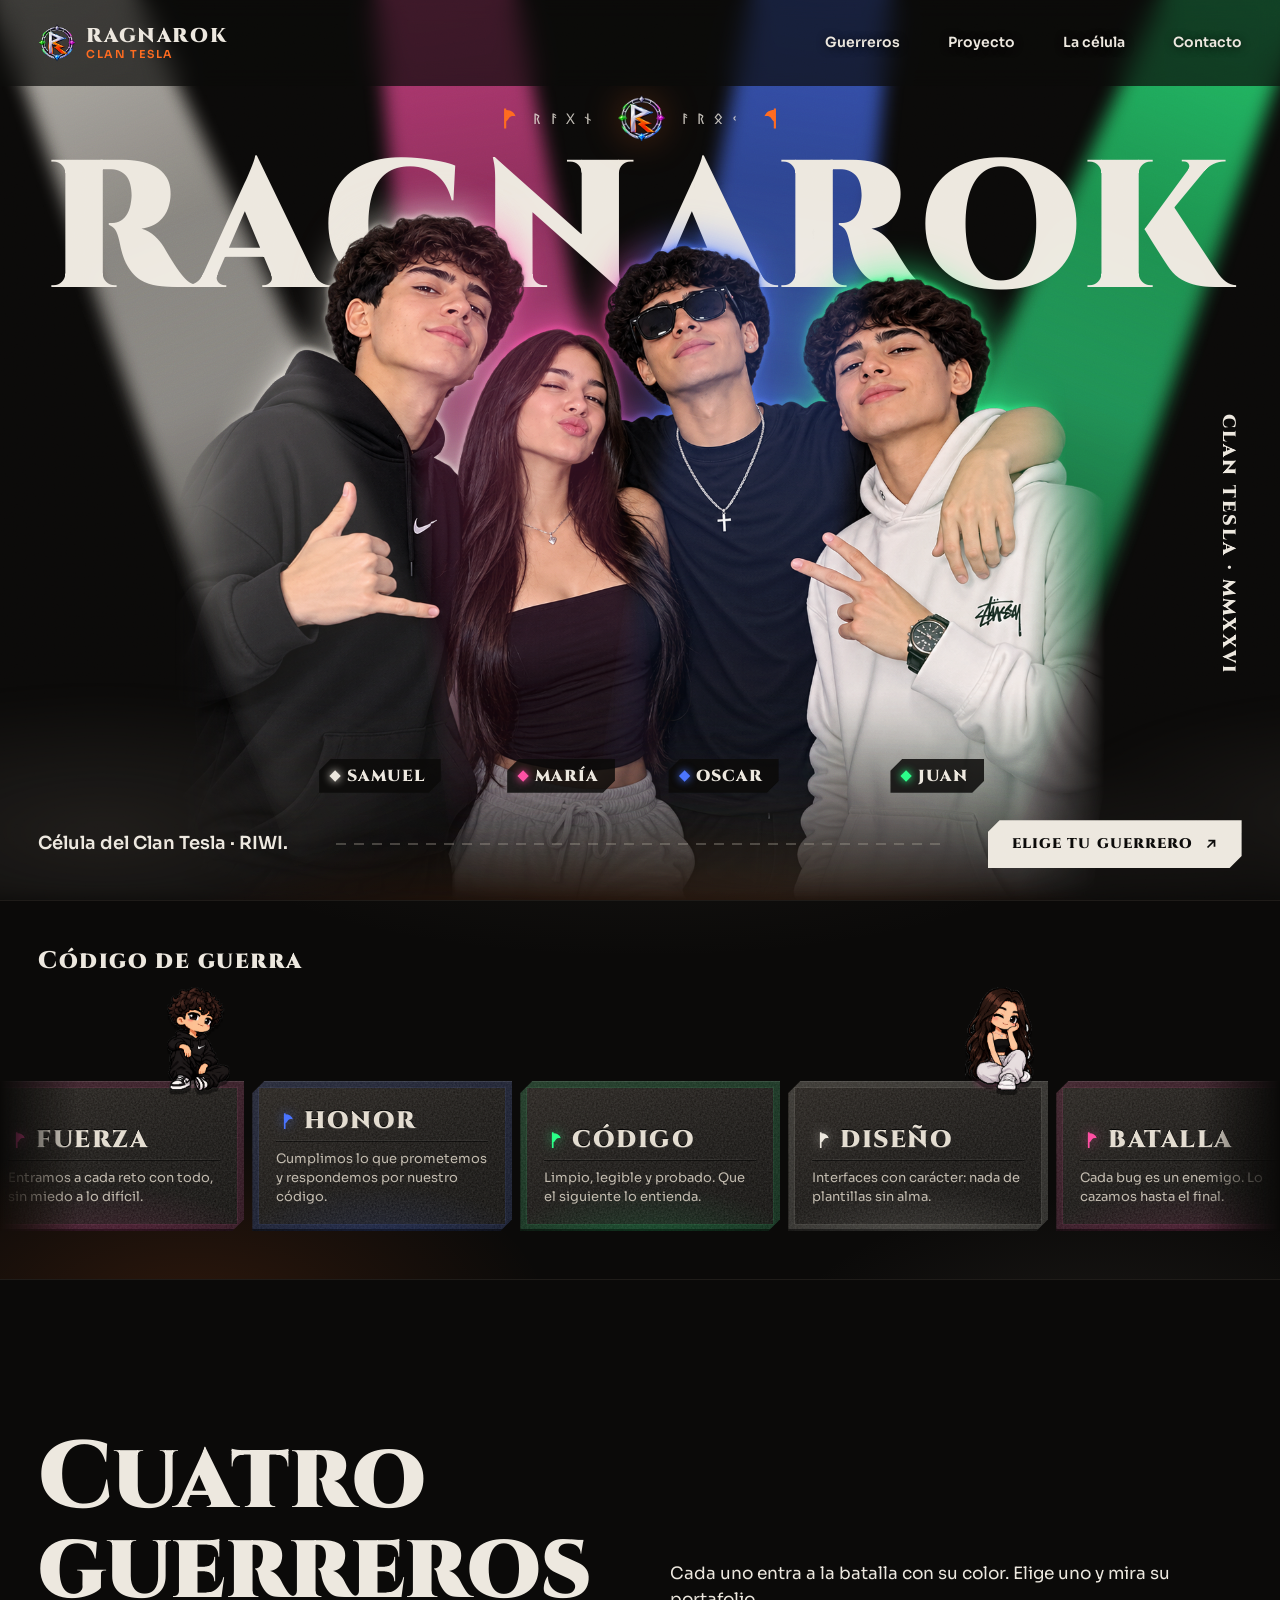
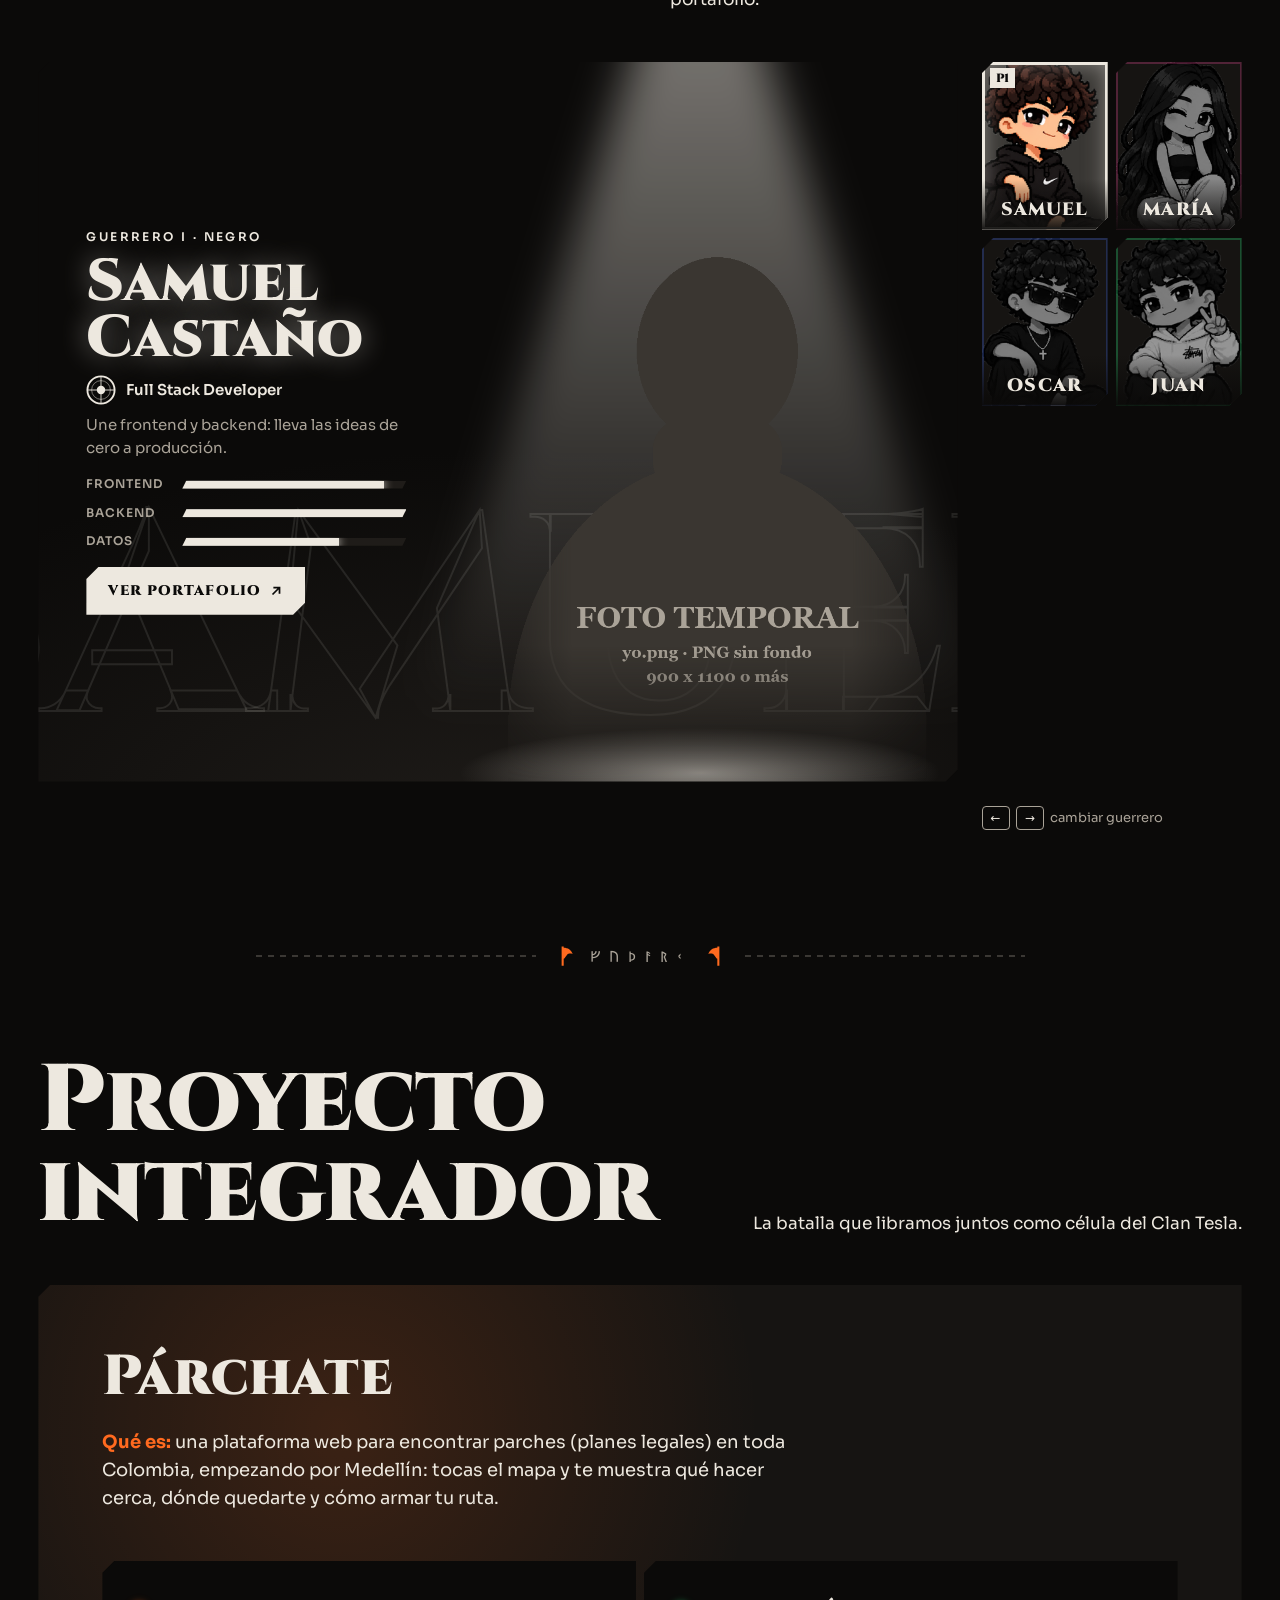
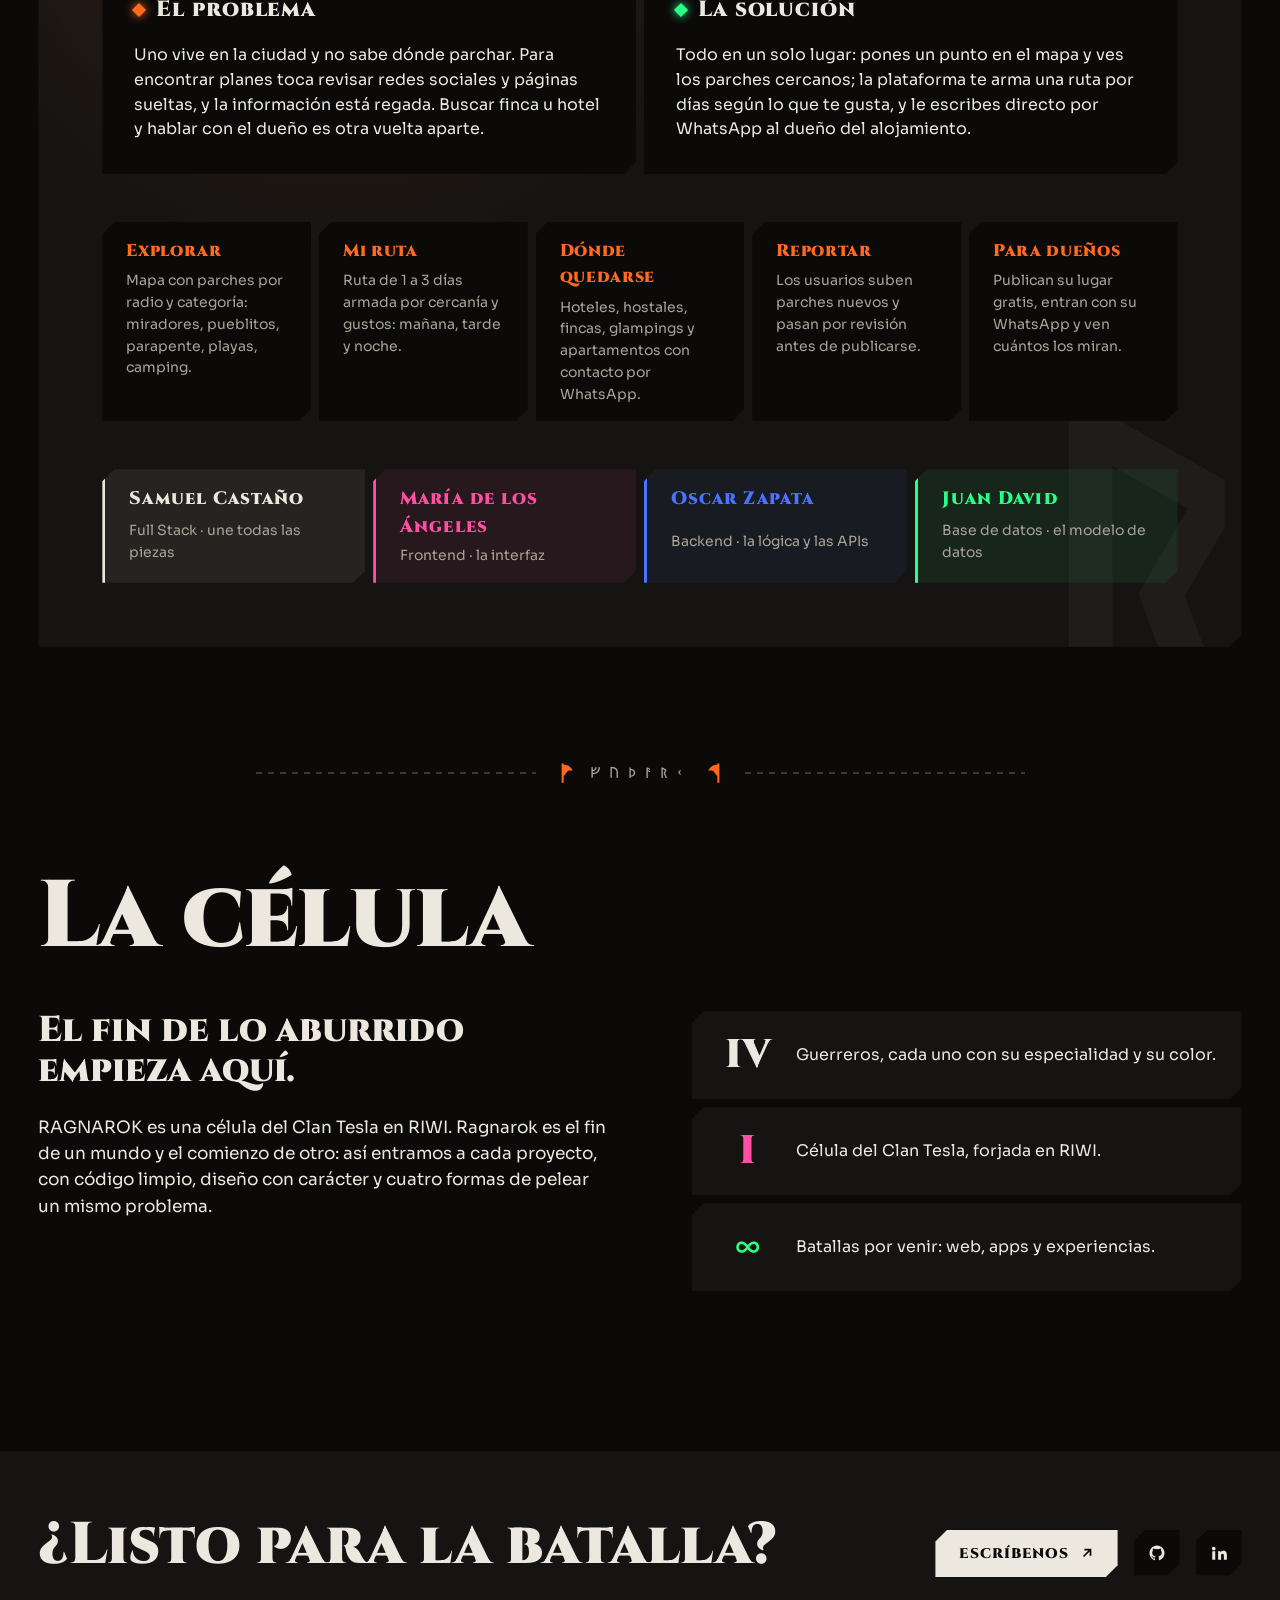
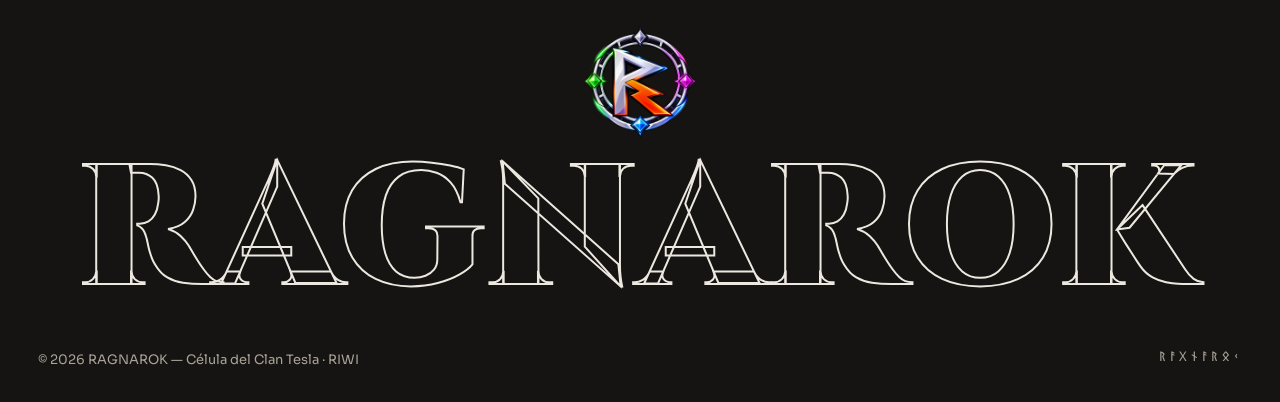
==== commit 4d62cff0: "links de redes y fotos temporales" ====
--- a/index.html
+++ b/index.html
@@ -203,7 +203,7 @@
             <span class="fighter__ghost" aria-hidden="true">SAMUEL</span>
             <span class="fighter__beam" aria-hidden="true"></span>
             <span class="fighter__floor" aria-hidden="true"></span>
-            <img class="fighter__img" src="assets/negro.png" alt="Samuel Castaño, Full Stack Developer" loading="lazy">
+            <img class="fighter__img" src="assets/yo.png" alt="Samuel Castaño, Full Stack Developer" loading="lazy">
             <div class="fighter__info">
               <p class="fighter__num">Guerrero I · Negro</p>
               <h3 class="fighter__name">Samuel Castaño</h3>
@@ -221,7 +221,7 @@
             <span class="fighter__ghost" aria-hidden="true">MARÍA</span>
             <span class="fighter__beam" aria-hidden="true"></span>
             <span class="fighter__floor" aria-hidden="true"></span>
-            <img class="fighter__img" src="assets/rosado.png" alt="María de los Ángeles, Frontend Developer" loading="lazy">
+            <img class="fighter__img" src="assets/yo.png" alt="María de los Ángeles, Frontend Developer" loading="lazy">
             <div class="fighter__info">
               <p class="fighter__num">Guerrero II · Rosa</p>
               <h3 class="fighter__name">María de los Ángeles</h3>
@@ -239,7 +239,7 @@
             <span class="fighter__ghost" aria-hidden="true">OSCAR</span>
             <span class="fighter__beam" aria-hidden="true"></span>
             <span class="fighter__floor" aria-hidden="true"></span>
-            <img class="fighter__img" src="assets/azul.png" alt="Oscar Zapata, Backend Developer" loading="lazy">
+            <img class="fighter__img" src="assets/yo.png" alt="Oscar Zapata, Backend Developer" loading="lazy">
             <div class="fighter__info">
               <p class="fighter__num">Guerrero III · Azul</p>
               <h3 class="fighter__name">Oscar Zapata</h3>
@@ -257,7 +257,7 @@
             <span class="fighter__ghost" aria-hidden="true">JUAN DAVID</span>
             <span class="fighter__beam" aria-hidden="true"></span>
             <span class="fighter__floor" aria-hidden="true"></span>
-            <img class="fighter__img" src="assets/verde.png" alt="Juan David, Database Developer" loading="lazy">
+            <img class="fighter__img" src="assets/yo.png" alt="Juan David, Database Developer" loading="lazy">
             <div class="fighter__info">
               <p class="fighter__num">Guerrero IV · Verde</p>
               <h3 class="fighter__name">Juan David</h3>
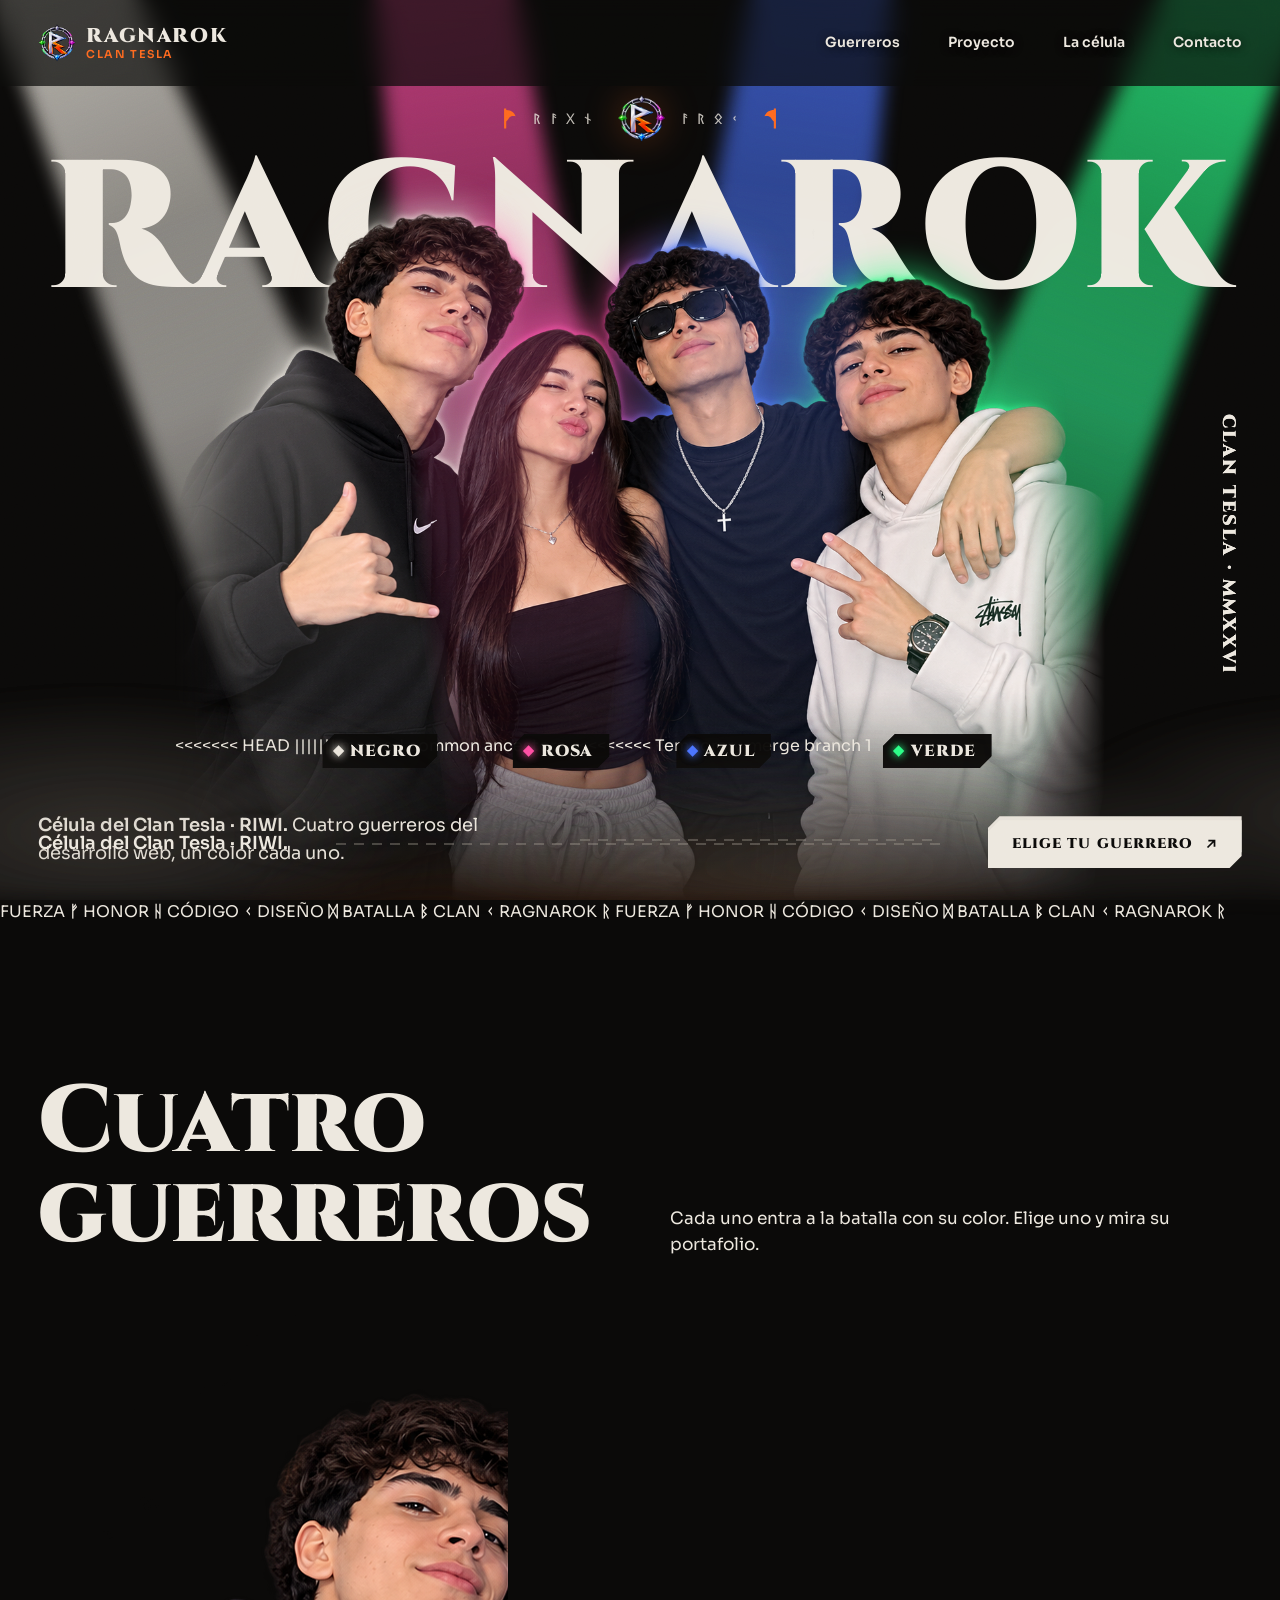
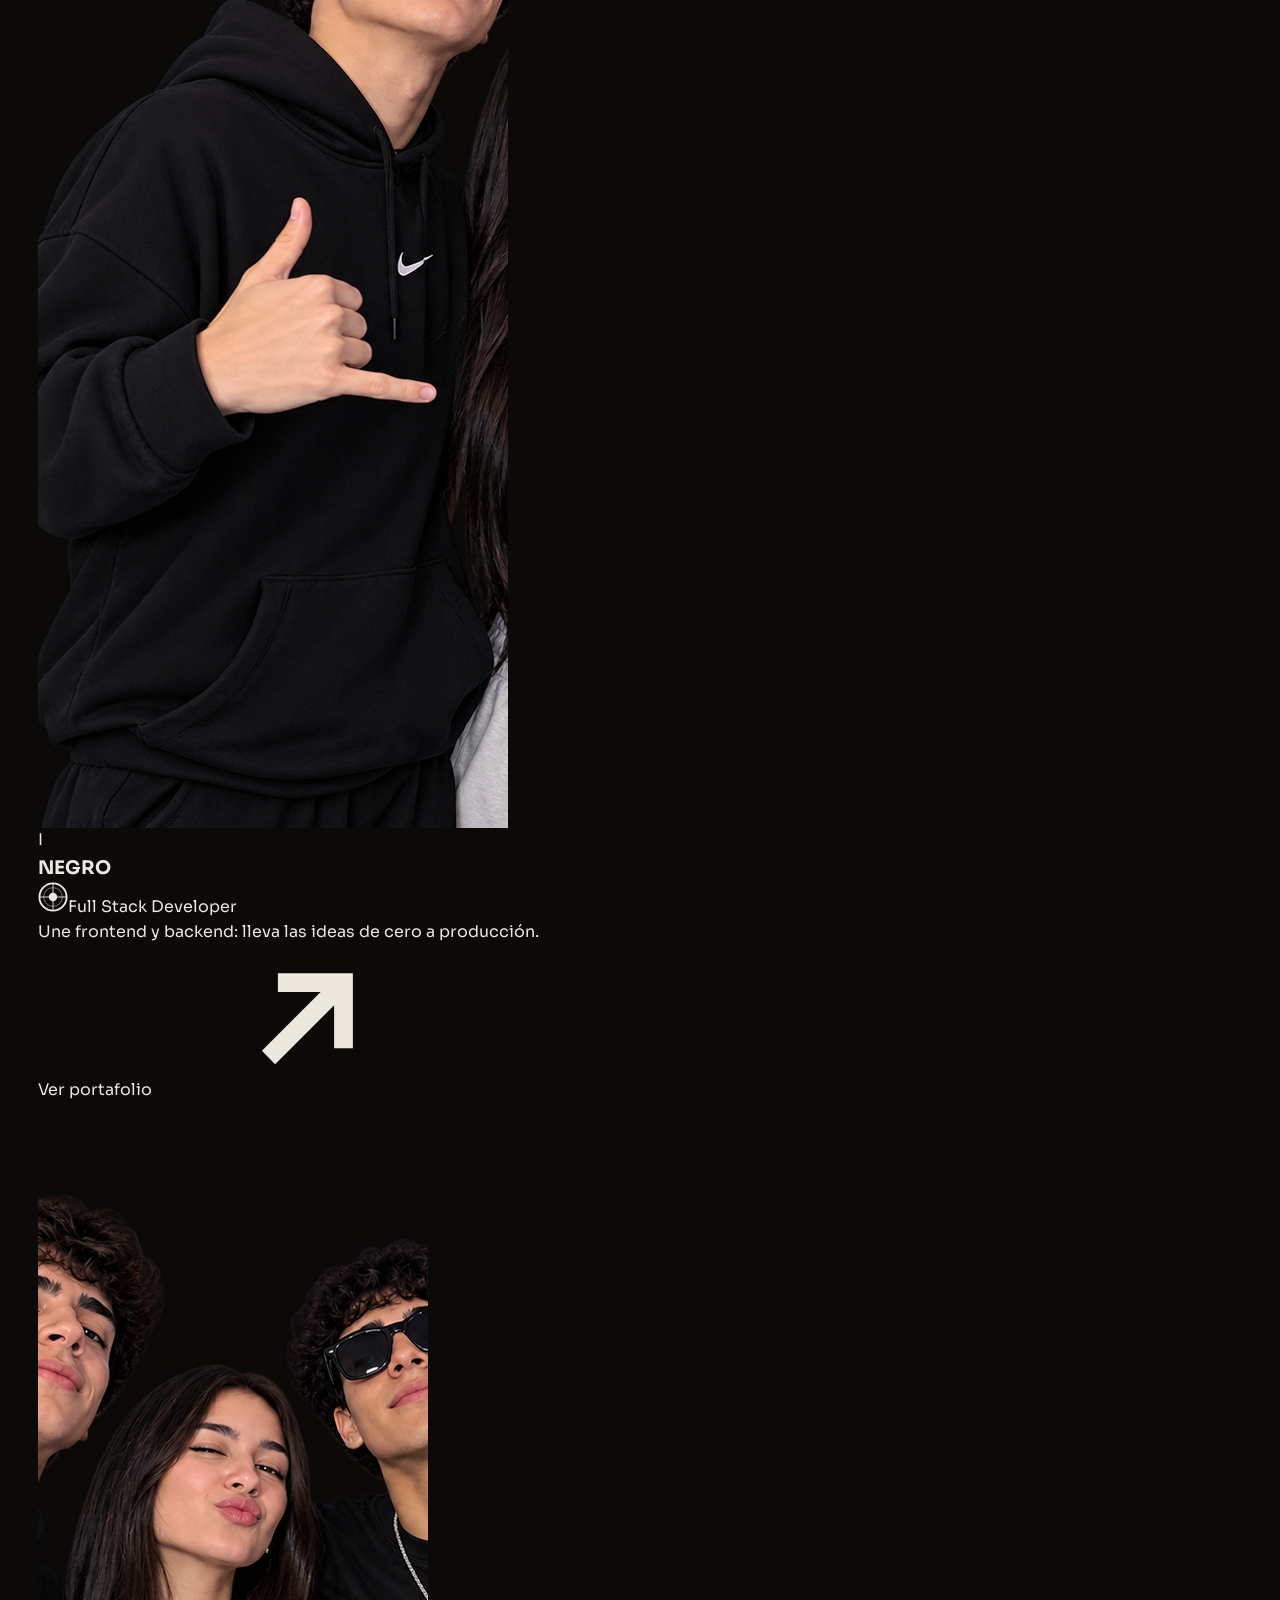
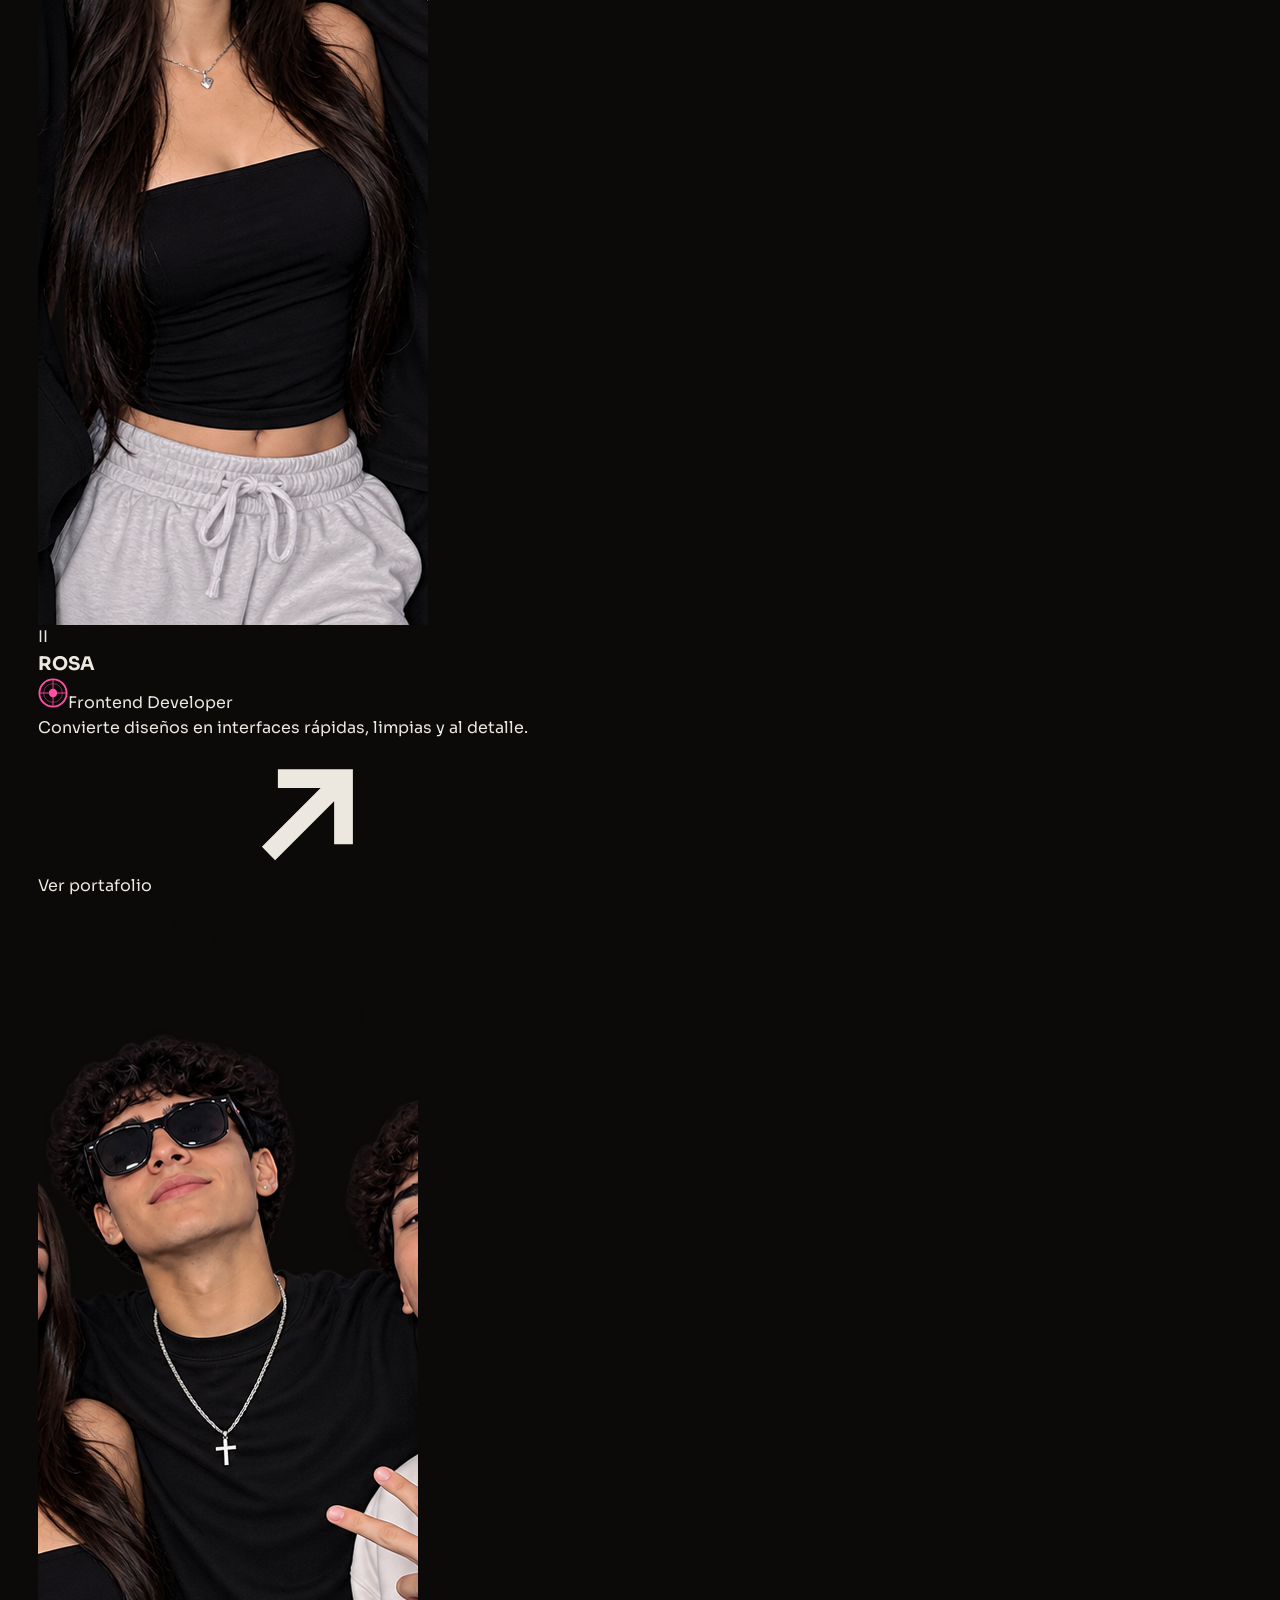
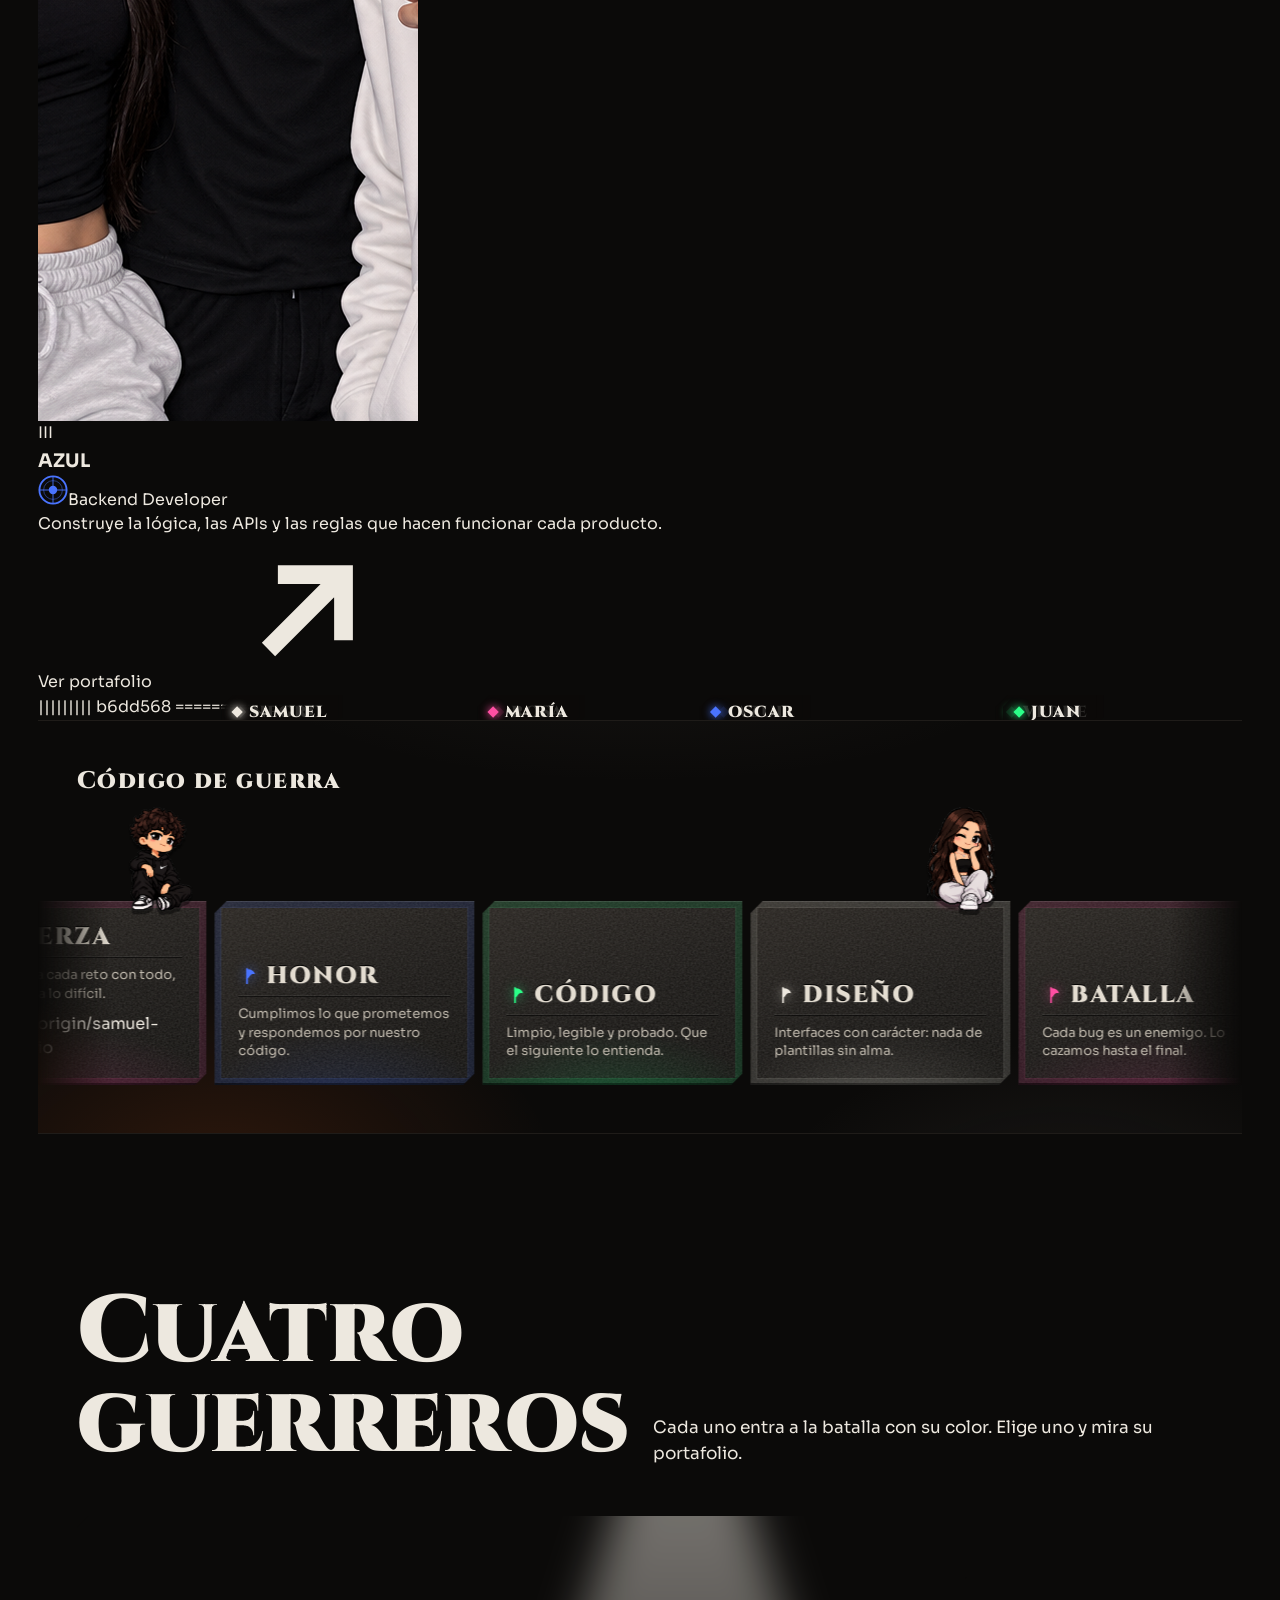
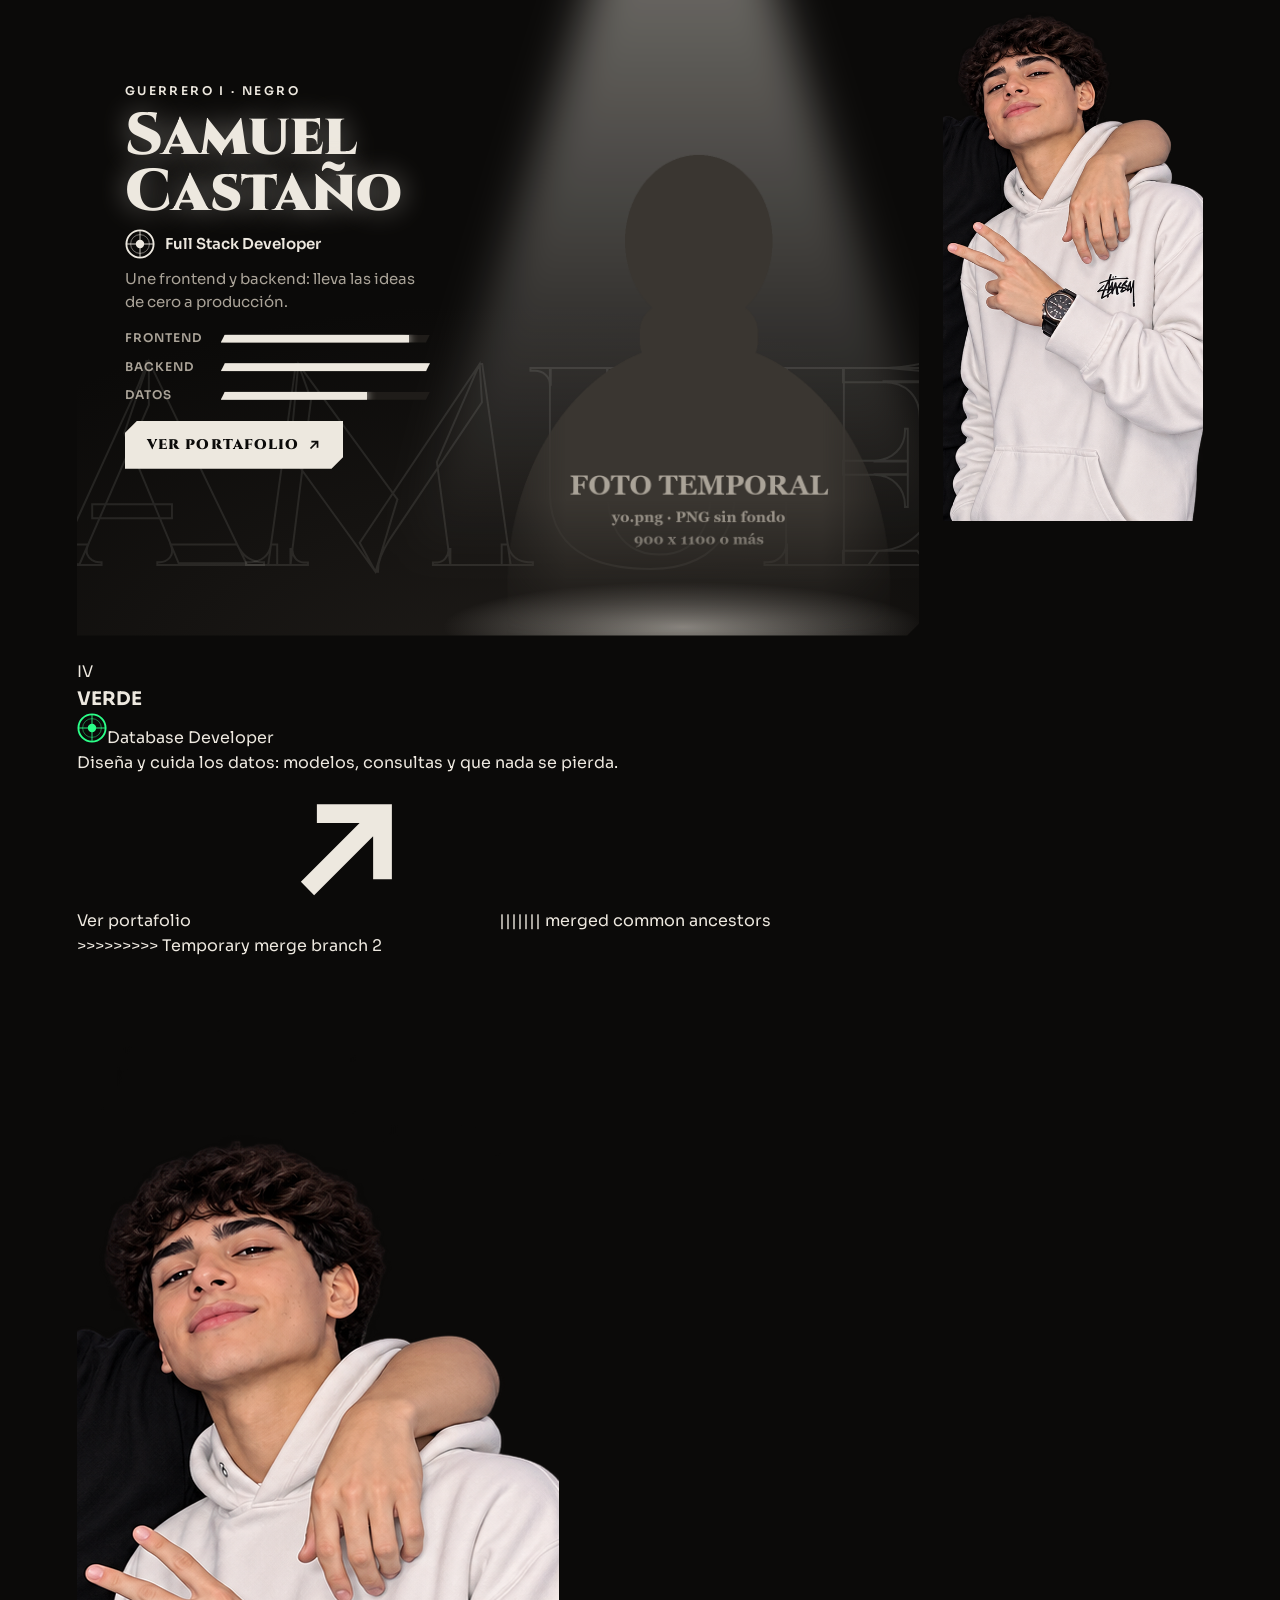
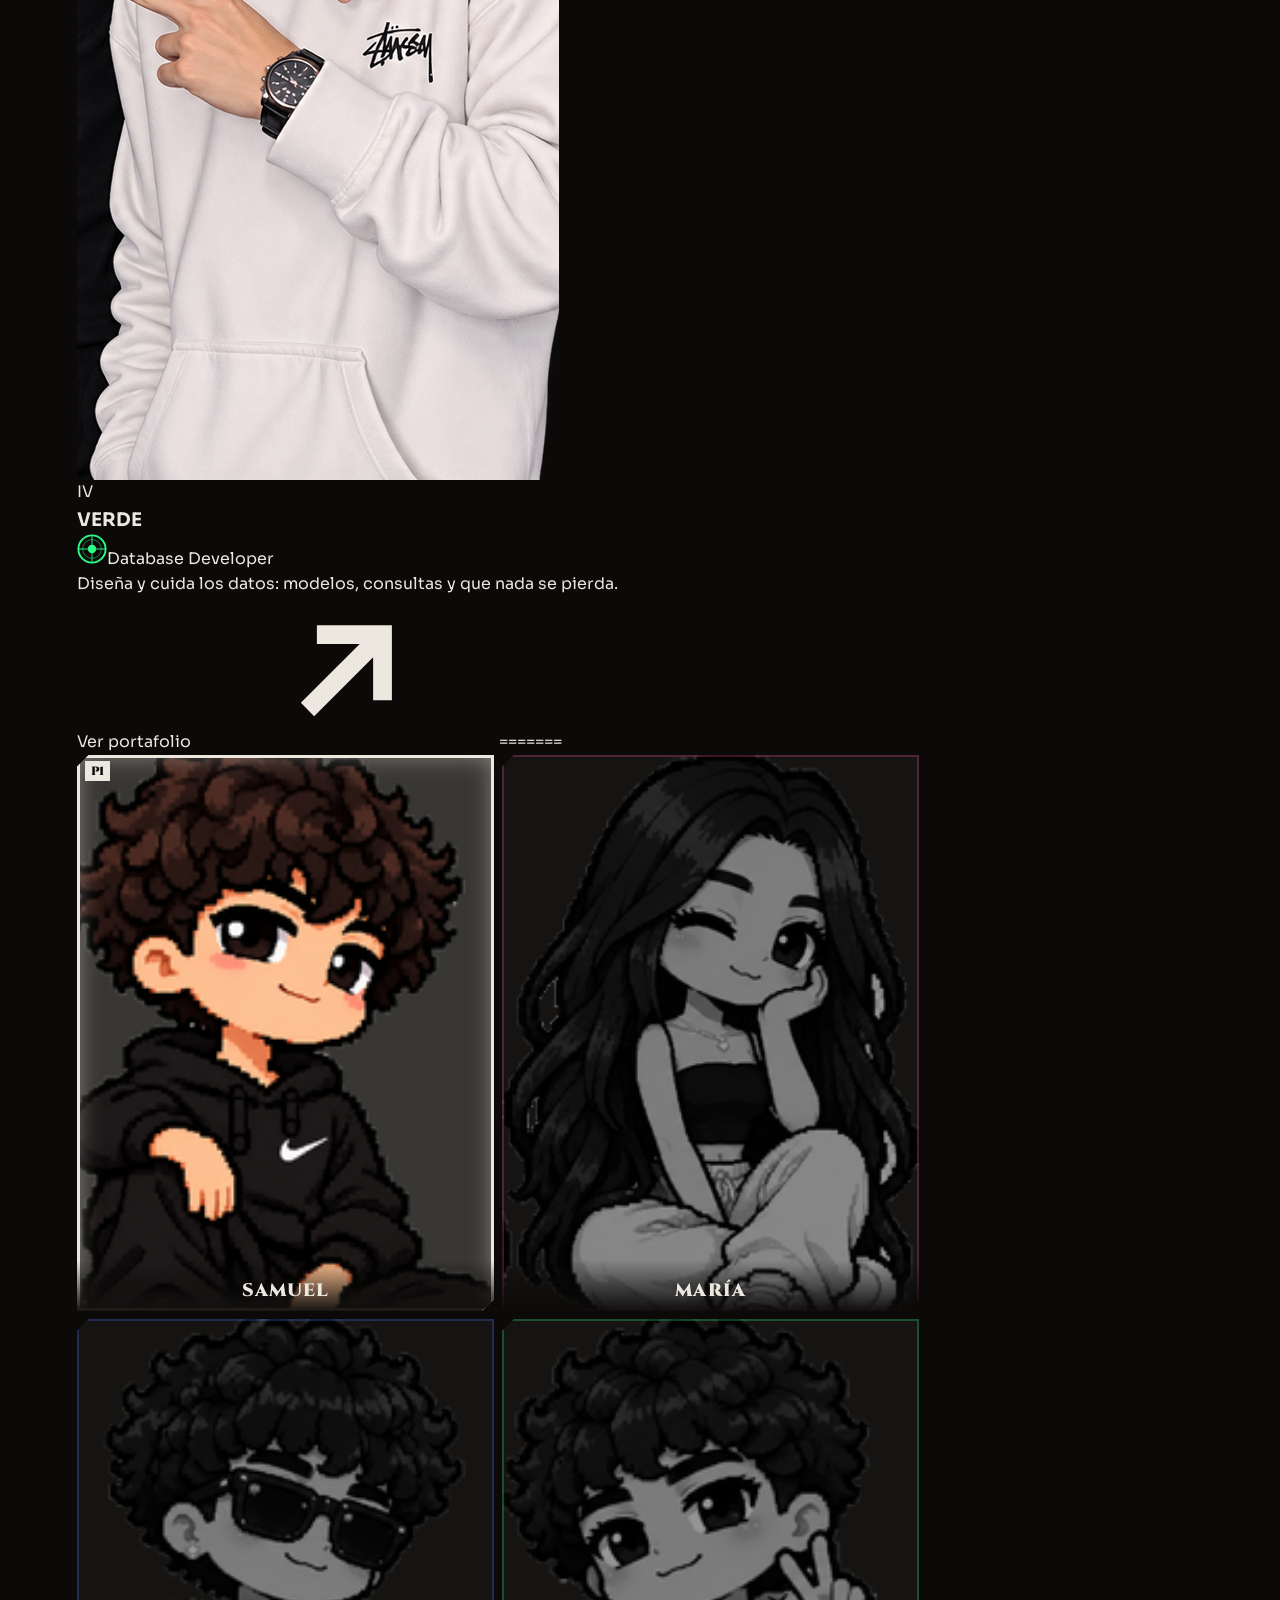
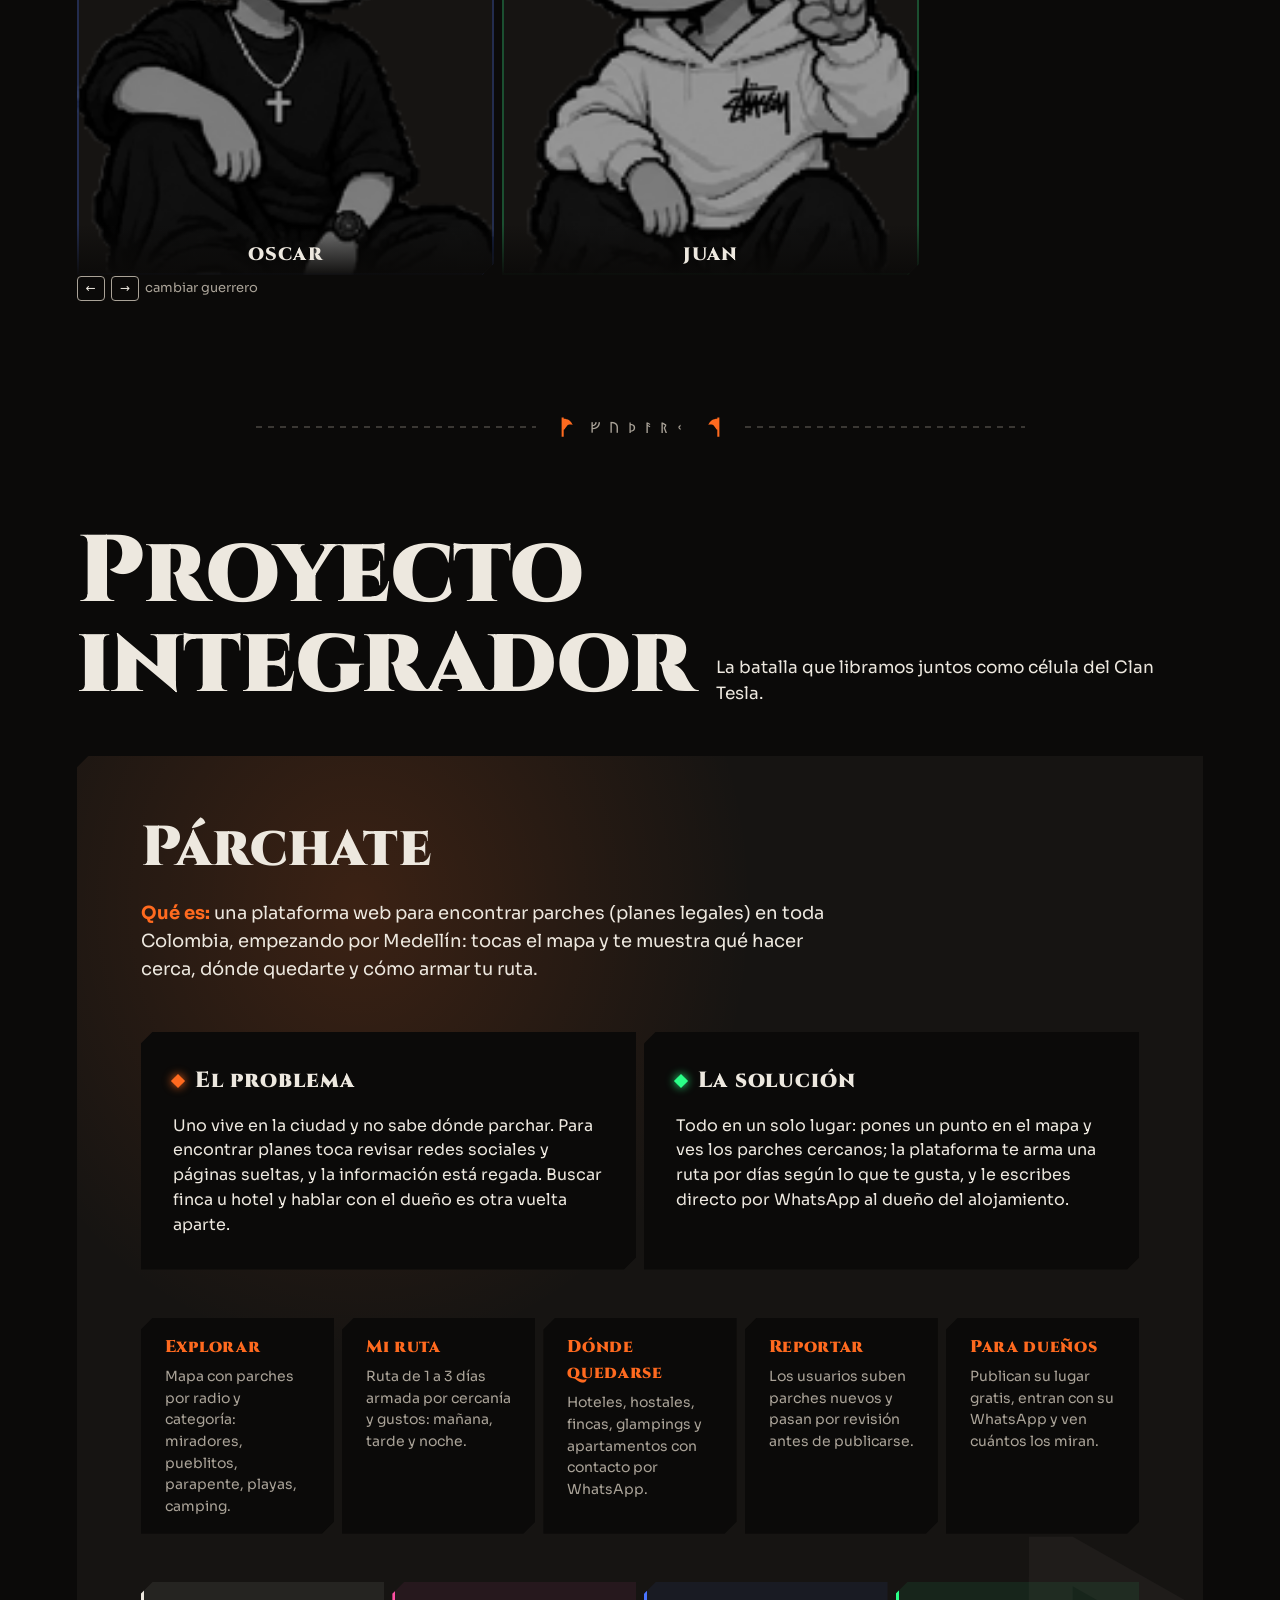
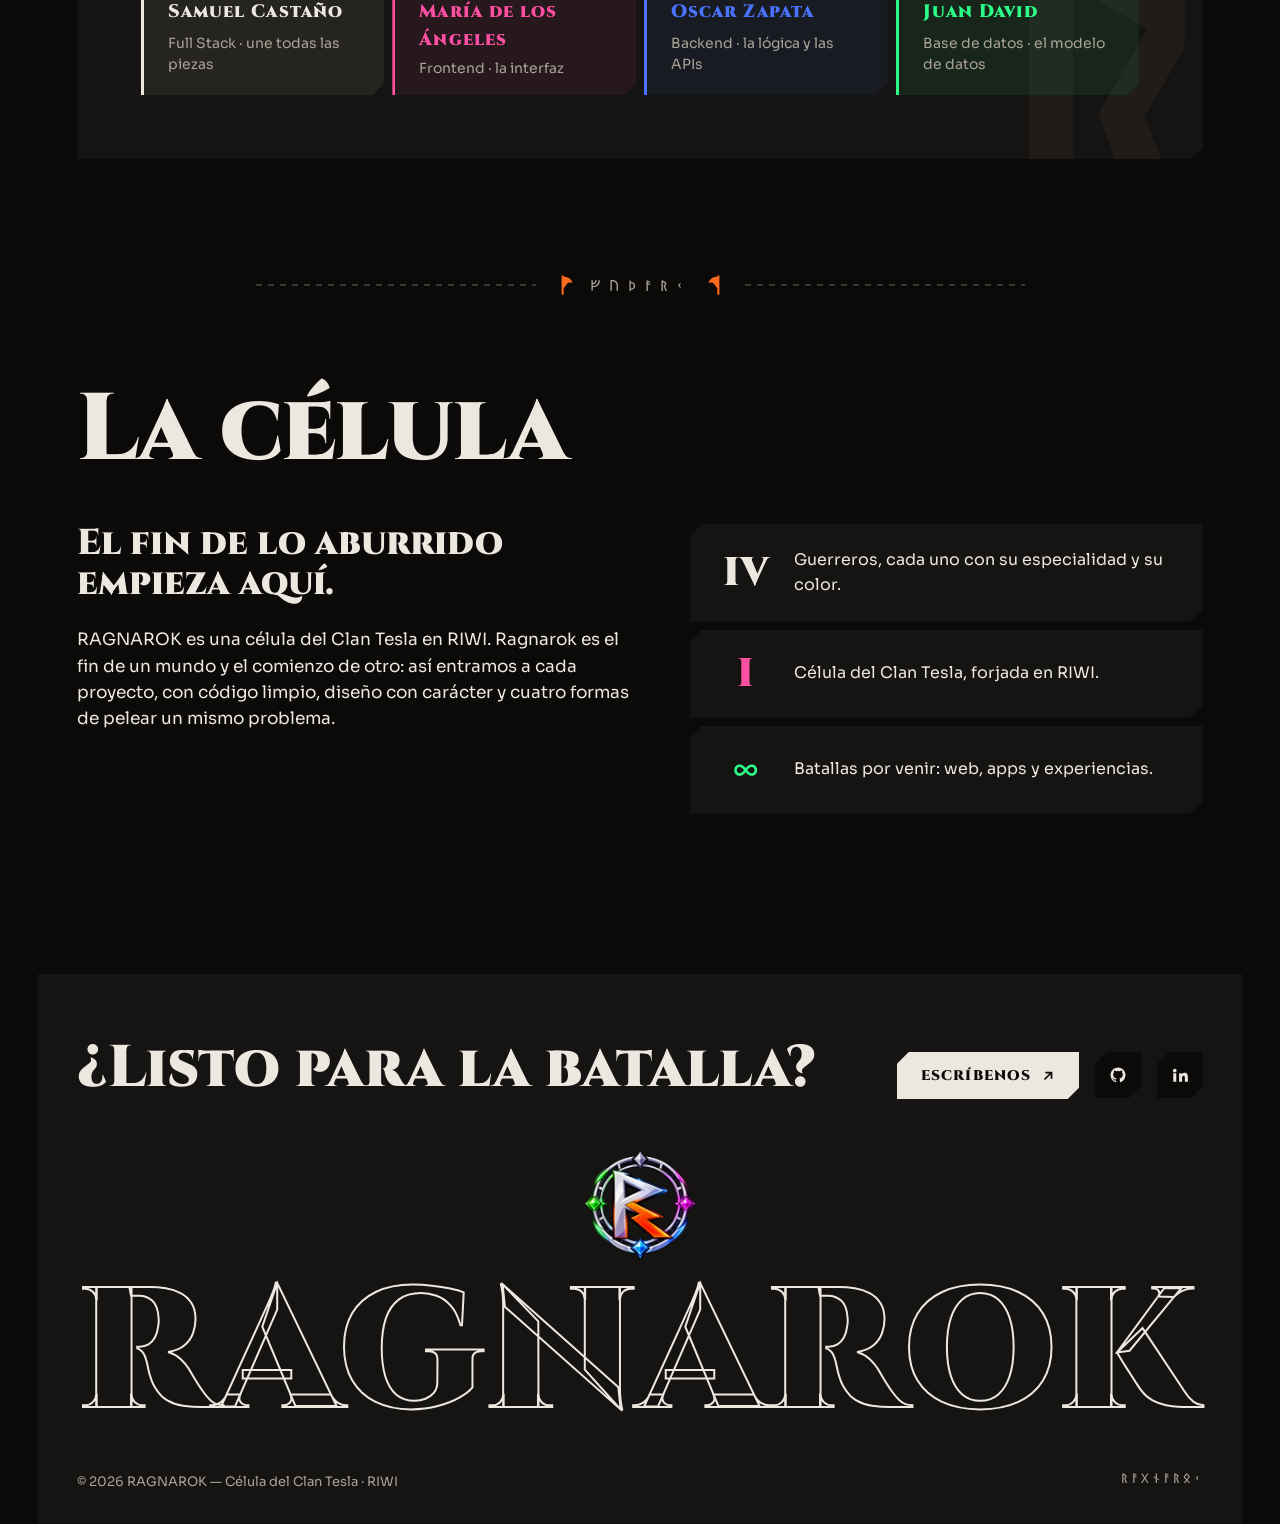
==== commit cd76c2b5: "actualizacion de los cambios en main" ====
--- a/index.html
+++ b/index.html
@@ -79,6 +79,97 @@
         <span class="beam beam--front p-verde" aria-hidden="true"></span>
 
         <div class="cast" aria-label="Guerreros">
+<<<<<<< HEAD
+          <a class="cast__tag p-negro"  href="miembros/negro/index.html">NEGRO <small>Full Stack</small></a>
+          <a class="cast__tag p-rosado" href="miembros/rosado/index.html">ROSA <small>Frontend</small></a>
+          <a class="cast__tag p-azul"   href="miembros/azul/index.html">AZUL <small>Backend</small></a>
+          <a class="cast__tag p-verde"  href="miembros/verde/index.html">VERDE <small>Base de datos</small></a>
+||||||| merged common ancestors
+<<<<<<<<< Temporary merge branch 1
+          <a class="cast__tag p-negro"  href="miembros/negro.html">NEGRO <small>Full Stack</small></a>
+          <a class="cast__tag p-rosado" href="miembros/rosado.html">ROSA <small>Frontend</small></a>
+          <a class="cast__tag p-azul"   href="miembros/azul.html">AZUL <small>Backend</small></a>
+          <a class="cast__tag p-verde"  href="miembros/verde.html">VERDE <small>Base de datos</small></a>
+        </div>
+      </figure>
+    </div>
+
+    <div class="smoke" aria-hidden="true"></div>
+
+    <span class="hero__year" aria-hidden="true">CLAN TESLA · MMXXVI</span>
+
+    <div class="hero__foot">
+      <p class="hero__lead"><strong>Célula del Clan Tesla · RIWI.</strong> Cuatro guerreros del desarrollo web, un color cada uno.</p>
+      <span class="dotline" aria-hidden="true"></span>
+      <a class="pill" href="#guerreros" style="justify-self:start">Elige tu guerrero <svg aria-hidden="true"><use href="#arrow"/></svg></a>
+    </div>
+  </header>
+
+  <div class="marquee" aria-hidden="true">
+    <div class="marquee__track">
+      <span>FUERZA <b style="--c:var(--rosado)">ᚠ</b> HONOR <b style="--c:var(--azul)">ᚺ</b> CÓDIGO <b style="--c:#159a52">ᚲ</b> DISEÑO <b style="--c:#0b0a09">ᛞ</b> BATALLA <b style="--c:var(--rosado)">ᛒ</b> CLAN <b style="--c:var(--azul)">ᚲ</b> RAGNAROK <b style="--c:#159a52">ᚱ</b></span>
+      <span>FUERZA <b style="--c:var(--rosado)">ᚠ</b> HONOR <b style="--c:var(--azul)">ᚺ</b> CÓDIGO <b style="--c:#159a52">ᚲ</b> DISEÑO <b style="--c:#0b0a09">ᛞ</b> BATALLA <b style="--c:var(--rosado)">ᛒ</b> CLAN <b style="--c:var(--azul)">ᚲ</b> RAGNAROK <b style="--c:#159a52">ᚱ</b></span>
+    </div>
+  </div>
+
+  <main>
+    <section class="section" id="guerreros" aria-labelledby="t-guerreros">
+      <div class="section__head">
+        <h2 class="section__title" id="t-guerreros" data-reveal>Cuatro guerreros</h2>
+        <p class="section__lead" data-reveal style="--d:90ms">Cada uno entra a la batalla con su color. Elige uno y mira su portafolio.</p>
+      </div>
+
+      <div class="strips">
+        <a class="strip p-negro" data-reveal style="--d:0ms" href="miembros/negro.html">
+          <span class="strip__beam" aria-hidden="true"></span>
+          <img class="strip__img" src="assets/negro.png" alt="" loading="lazy">
+          <span class="strip__beam strip__beam--front" aria-hidden="true"></span>
+          <div class="strip__body">
+            <span class="strip__num" aria-hidden="true">I</span>
+            <h3 class="strip__name">NEGRO</h3>
+            <div class="strip__info">
+              <p class="strip__role"><svg class="shield" aria-hidden="true"><use href="#shield"/></svg>Full Stack Developer</p>
+              <p class="strip__desc">Une frontend y backend: lleva las ideas de cero a producción.</p>
+              <span class="strip__go">Ver portafolio <svg aria-hidden="true"><use href="#arrow"/></svg></span>
+            </div>
+          </div>
+        </a>
+        <a class="strip p-rosado" data-reveal style="--d:80ms" href="miembros/rosado.html">
+          <span class="strip__beam" aria-hidden="true"></span>
+          <img class="strip__img" src="assets/rosado.png" alt="" loading="lazy">
+          <span class="strip__beam strip__beam--front" aria-hidden="true"></span>
+          <div class="strip__body">
+            <span class="strip__num" aria-hidden="true">II</span>
+            <h3 class="strip__name">ROSA</h3>
+            <div class="strip__info">
+              <p class="strip__role"><svg class="shield" aria-hidden="true"><use href="#shield"/></svg>Frontend Developer</p>
+              <p class="strip__desc">Convierte diseños en interfaces rápidas, limpias y al detalle.</p>
+              <span class="strip__go">Ver portafolio <svg aria-hidden="true"><use href="#arrow"/></svg></span>
+            </div>
+          </div>
+        </a>
+        <a class="strip p-azul" data-reveal style="--d:160ms" href="miembros/azul.html">
+          <span class="strip__beam" aria-hidden="true"></span>
+          <img class="strip__img" src="assets/azul.png" alt="" loading="lazy">
+          <span class="strip__beam strip__beam--front" aria-hidden="true"></span>
+          <div class="strip__body">
+            <span class="strip__num" aria-hidden="true">III</span>
+            <h3 class="strip__name">AZUL</h3>
+            <div class="strip__info">
+              <p class="strip__role"><svg class="shield" aria-hidden="true"><use href="#shield"/></svg>Backend Developer</p>
+              <p class="strip__desc">Construye la lógica, las APIs y las reglas que hacen funcionar cada producto.</p>
+              <span class="strip__go">Ver portafolio <svg aria-hidden="true"><use href="#arrow"/></svg></span>
+            </div>
+          </div>
+        </a>
+        <a class="strip p-verde" data-reveal style="--d:240ms" href="miembros/verde.html">
+||||||||| b6dd568
+=========
+          <a class="cast__tag p-negro"  href="miembros/negro/index.html">NEGRO <small>Full Stack</small></a>
+          <a class="cast__tag p-rosado" href="miembros/rosado/index.html">ROSA <small>Frontend</small></a>
+          <a class="cast__tag p-azul"   href="miembros/azul/index.html">AZUL <small>Backend</small></a>
+          <a class="cast__tag p-verde"  href="miembros/verde/index.html">VERDE <small>Base de datos</small></a>
+=======
           <a class="cast__tag p-negro"  href="miembros/negro/index.html">SAMUEL <small>Full Stack</small></a>
           <a class="cast__tag p-rosado" href="miembros/rosado/index.html">MARÍA <small>Frontend</small></a>
           <a class="cast__tag p-azul"   href="miembros/azul/index.html">OSCAR <small>Backend</small></a>
@@ -112,6 +203,7 @@
         <div class="vow__card">
         <h3 class="vow__word"><svg class="vow__axe" viewBox="0 0 32 32" aria-hidden="true"><use href="#axe"/></svg>FUERZA</h3>
         <p class="vow__line">Entramos a cada reto con todo, sin miedo a lo difícil.</p>
+>>>>>>> origin/samuel-portafolio
         </div>
       </li>
       <li class="vow p-azul">
@@ -252,6 +344,36 @@
               </dl>
               <a class="fighter__go" href="miembros/azul/index.html">Ver portafolio <svg aria-hidden="true"><use href="#arrow"/></svg></a>
             </div>
+<<<<<<< HEAD
+          </div>
+        </a>
+        <a class="strip p-verde" data-reveal style="--d:240ms" href="miembros/verde/index.html">
+          <span class="strip__beam" aria-hidden="true"></span>
+          <img class="strip__img" src="assets/verde.png" alt="" loading="lazy">
+          <span class="strip__beam strip__beam--front" aria-hidden="true"></span>
+          <div class="strip__body">
+            <span class="strip__num" aria-hidden="true">IV</span>
+            <h3 class="strip__name">VERDE</h3>
+            <div class="strip__info">
+              <p class="strip__role"><svg class="shield" aria-hidden="true"><use href="#shield"/></svg>Database Developer</p>
+              <p class="strip__desc">Diseña y cuida los datos: modelos, consultas y que nada se pierda.</p>
+              <span class="strip__go">Ver portafolio <svg aria-hidden="true"><use href="#arrow"/></svg></span>
+||||||| merged common ancestors
+          </div>
+        </a>
+        <a class="strip p-verde" data-reveal style="--d:240ms" href="miembros/verde/index.html">
+>>>>>>>>> Temporary merge branch 2
+          <span class="strip__beam" aria-hidden="true"></span>
+          <img class="strip__img" src="assets/verde.png" alt="" loading="lazy">
+          <span class="strip__beam strip__beam--front" aria-hidden="true"></span>
+          <div class="strip__body">
+            <span class="strip__num" aria-hidden="true">IV</span>
+            <h3 class="strip__name">VERDE</h3>
+            <div class="strip__info">
+              <p class="strip__role"><svg class="shield" aria-hidden="true"><use href="#shield"/></svg>Database Developer</p>
+              <p class="strip__desc">Diseña y cuida los datos: modelos, consultas y que nada se pierda.</p>
+              <span class="strip__go">Ver portafolio <svg aria-hidden="true"><use href="#arrow"/></svg></span>
+=======
           </article>
           <article class="fighter p-verde" role="tabpanel" id="fighter-verde" aria-labelledby="tab-verde">
             <span class="fighter__ghost" aria-hidden="true">JUAN DAVID</span>
@@ -269,6 +391,7 @@
                 <div><dt>Backend</dt><dd><span style="--v:50%"></span></dd></div>
               </dl>
               <a class="fighter__go" href="miembros/verde/index.html">Ver portafolio <svg aria-hidden="true"><use href="#arrow"/></svg></a>
+>>>>>>> origin/samuel-portafolio
             </div>
           </article>
         </div>
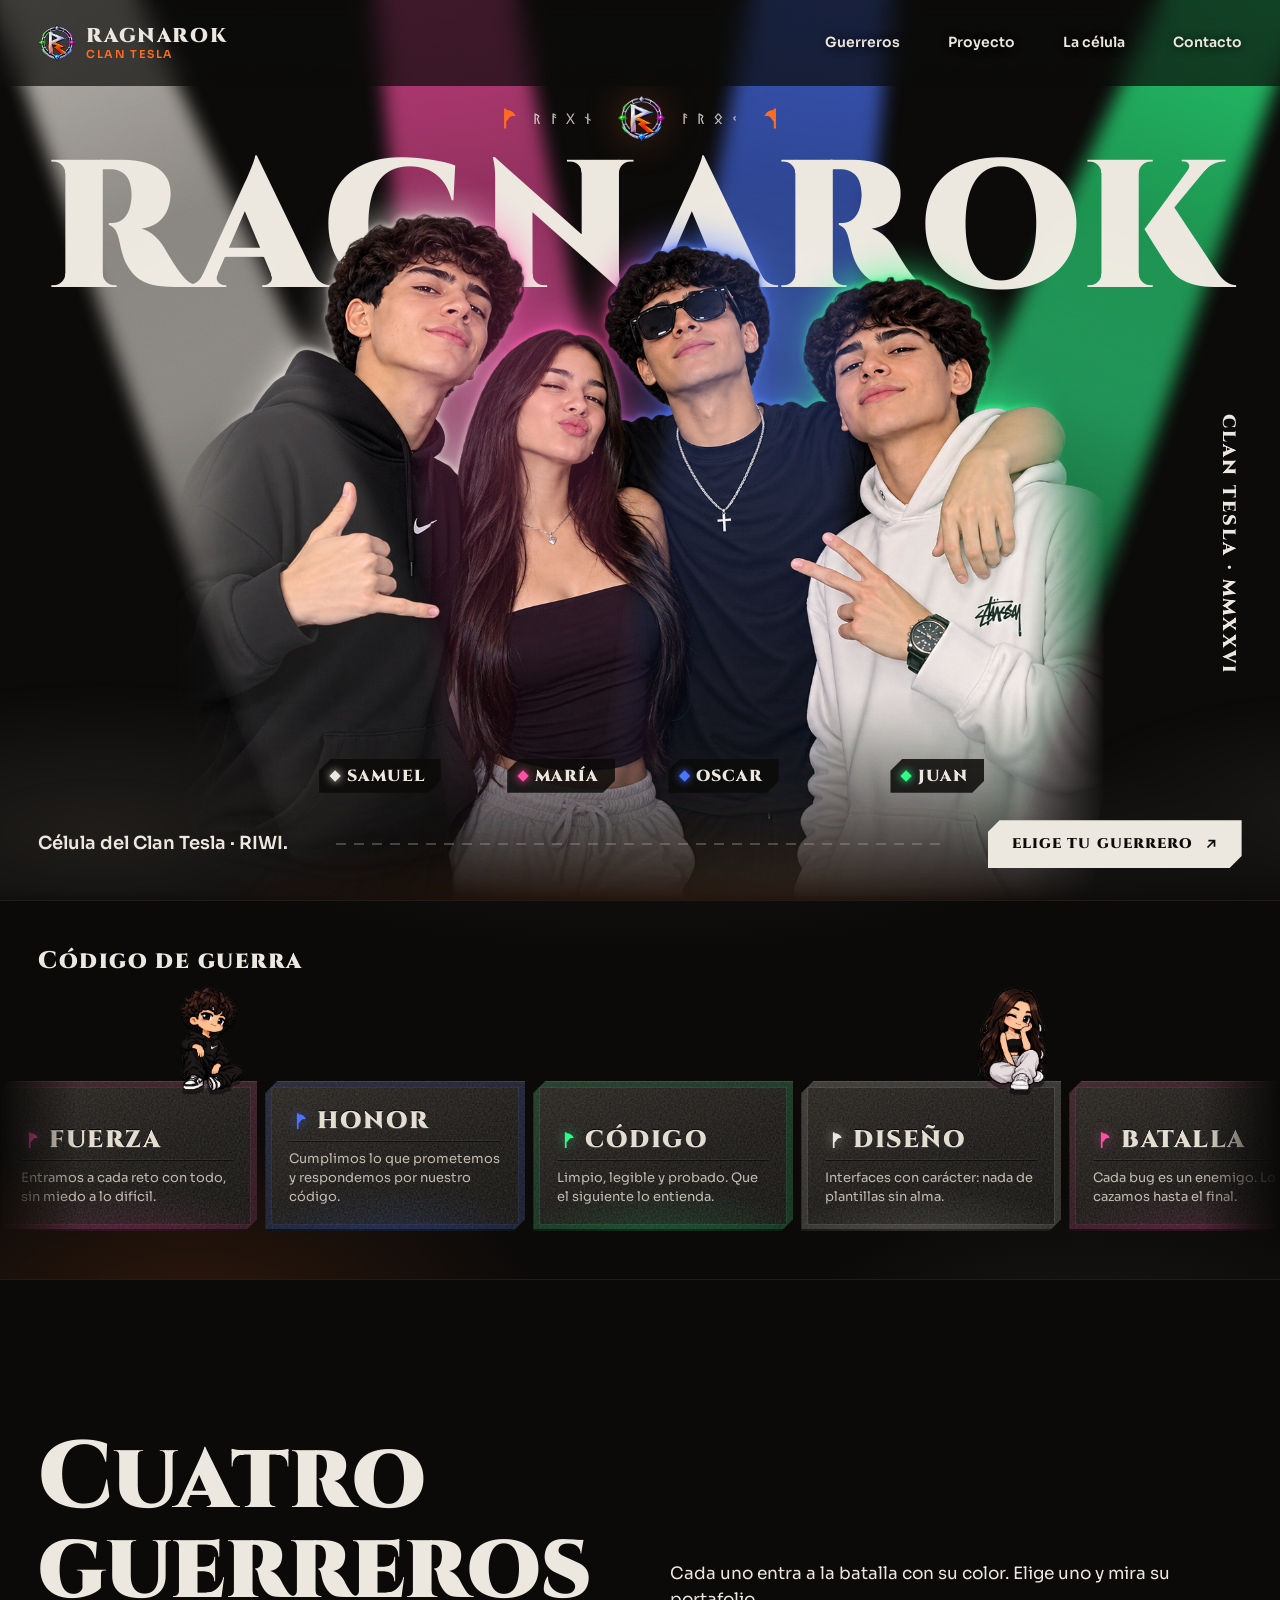
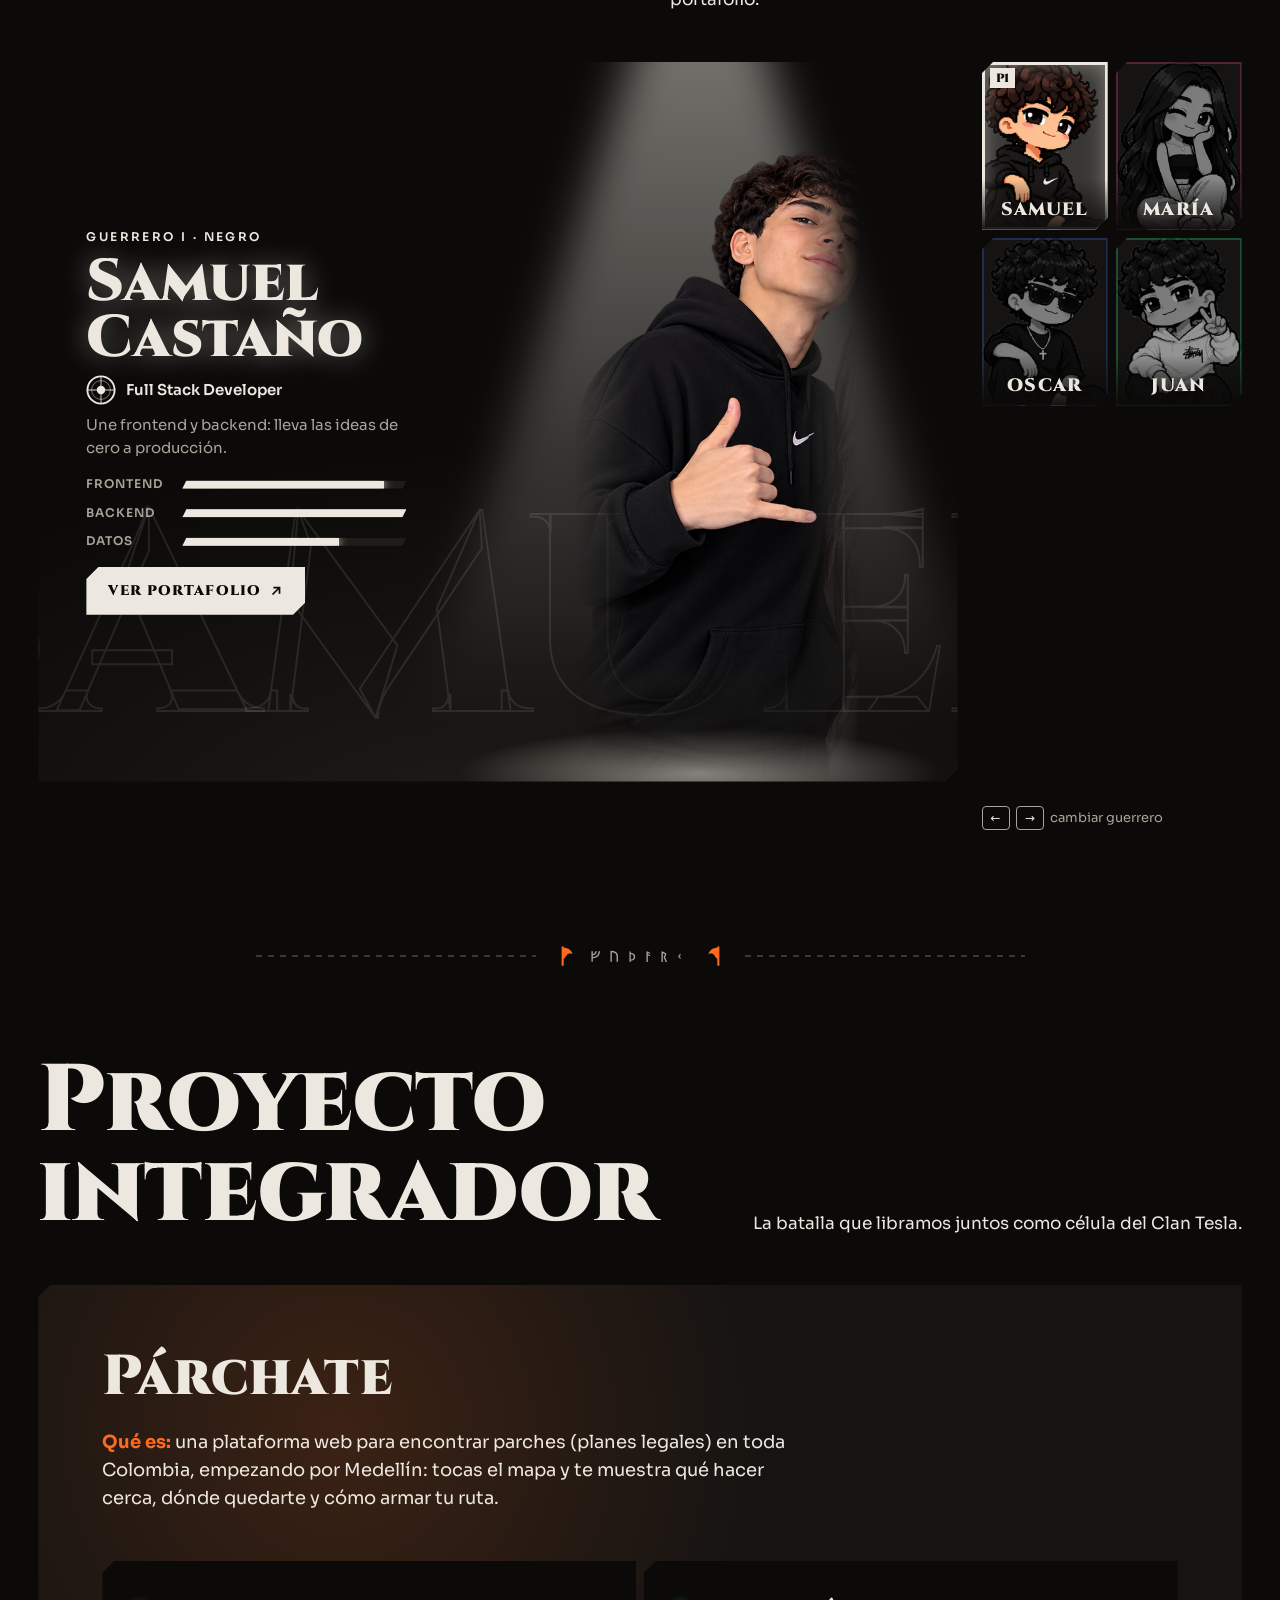
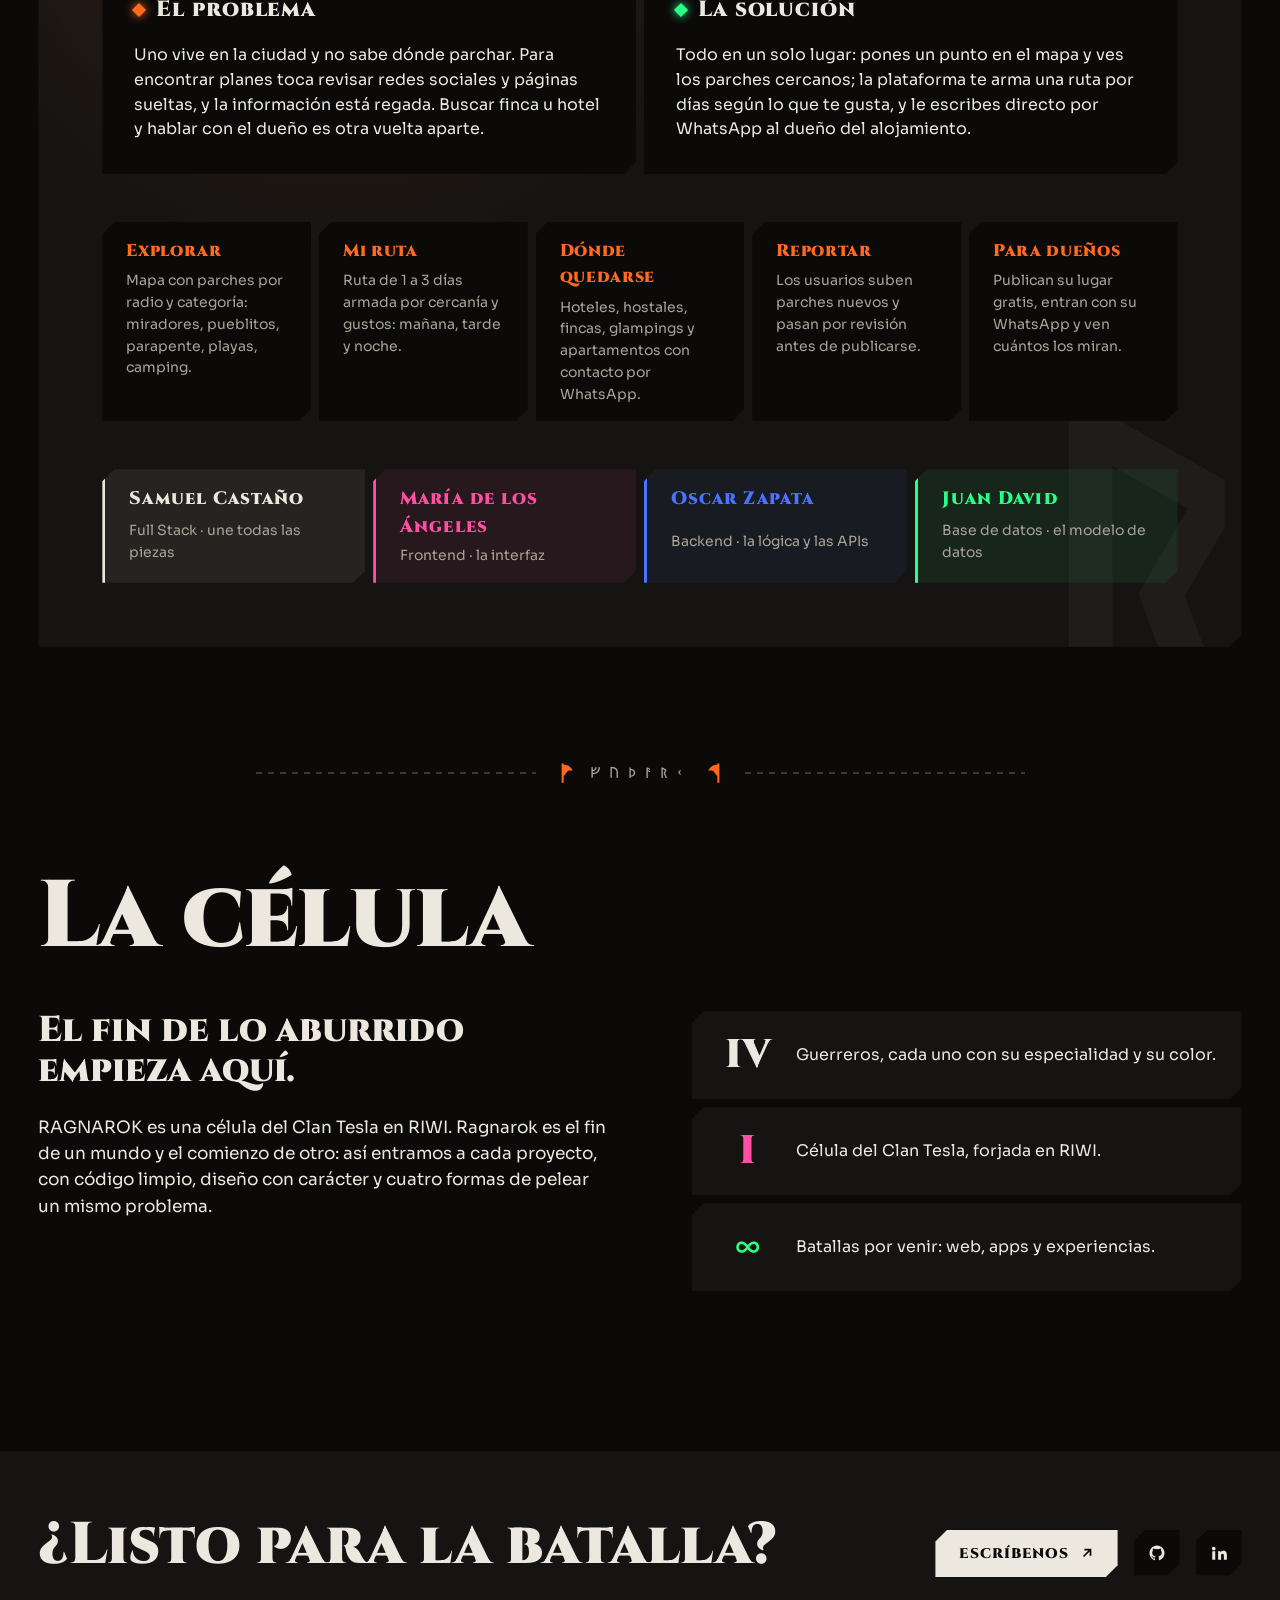
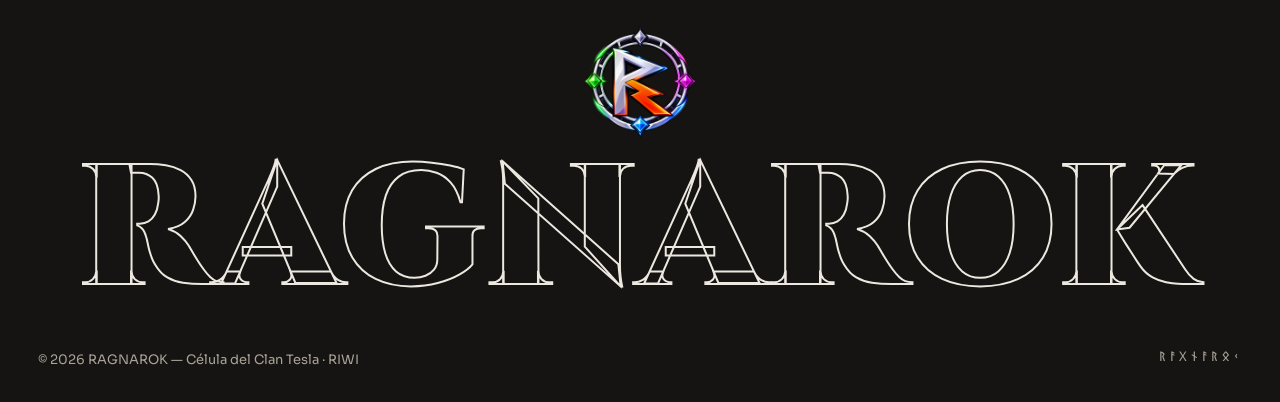
==== commit 9f90419c: "cambios en la estetica y organizar los proyectos" ====
--- a/index.html
+++ b/index.html
@@ -79,97 +79,6 @@
         <span class="beam beam--front p-verde" aria-hidden="true"></span>
 
         <div class="cast" aria-label="Guerreros">
-<<<<<<< HEAD
-          <a class="cast__tag p-negro"  href="miembros/negro/index.html">NEGRO <small>Full Stack</small></a>
-          <a class="cast__tag p-rosado" href="miembros/rosado/index.html">ROSA <small>Frontend</small></a>
-          <a class="cast__tag p-azul"   href="miembros/azul/index.html">AZUL <small>Backend</small></a>
-          <a class="cast__tag p-verde"  href="miembros/verde/index.html">VERDE <small>Base de datos</small></a>
-||||||| merged common ancestors
-<<<<<<<<< Temporary merge branch 1
-          <a class="cast__tag p-negro"  href="miembros/negro.html">NEGRO <small>Full Stack</small></a>
-          <a class="cast__tag p-rosado" href="miembros/rosado.html">ROSA <small>Frontend</small></a>
-          <a class="cast__tag p-azul"   href="miembros/azul.html">AZUL <small>Backend</small></a>
-          <a class="cast__tag p-verde"  href="miembros/verde.html">VERDE <small>Base de datos</small></a>
-        </div>
-      </figure>
-    </div>
-
-    <div class="smoke" aria-hidden="true"></div>
-
-    <span class="hero__year" aria-hidden="true">CLAN TESLA · MMXXVI</span>
-
-    <div class="hero__foot">
-      <p class="hero__lead"><strong>Célula del Clan Tesla · RIWI.</strong> Cuatro guerreros del desarrollo web, un color cada uno.</p>
-      <span class="dotline" aria-hidden="true"></span>
-      <a class="pill" href="#guerreros" style="justify-self:start">Elige tu guerrero <svg aria-hidden="true"><use href="#arrow"/></svg></a>
-    </div>
-  </header>
-
-  <div class="marquee" aria-hidden="true">
-    <div class="marquee__track">
-      <span>FUERZA <b style="--c:var(--rosado)">ᚠ</b> HONOR <b style="--c:var(--azul)">ᚺ</b> CÓDIGO <b style="--c:#159a52">ᚲ</b> DISEÑO <b style="--c:#0b0a09">ᛞ</b> BATALLA <b style="--c:var(--rosado)">ᛒ</b> CLAN <b style="--c:var(--azul)">ᚲ</b> RAGNAROK <b style="--c:#159a52">ᚱ</b></span>
-      <span>FUERZA <b style="--c:var(--rosado)">ᚠ</b> HONOR <b style="--c:var(--azul)">ᚺ</b> CÓDIGO <b style="--c:#159a52">ᚲ</b> DISEÑO <b style="--c:#0b0a09">ᛞ</b> BATALLA <b style="--c:var(--rosado)">ᛒ</b> CLAN <b style="--c:var(--azul)">ᚲ</b> RAGNAROK <b style="--c:#159a52">ᚱ</b></span>
-    </div>
-  </div>
-
-  <main>
-    <section class="section" id="guerreros" aria-labelledby="t-guerreros">
-      <div class="section__head">
-        <h2 class="section__title" id="t-guerreros" data-reveal>Cuatro guerreros</h2>
-        <p class="section__lead" data-reveal style="--d:90ms">Cada uno entra a la batalla con su color. Elige uno y mira su portafolio.</p>
-      </div>
-
-      <div class="strips">
-        <a class="strip p-negro" data-reveal style="--d:0ms" href="miembros/negro.html">
-          <span class="strip__beam" aria-hidden="true"></span>
-          <img class="strip__img" src="assets/negro.png" alt="" loading="lazy">
-          <span class="strip__beam strip__beam--front" aria-hidden="true"></span>
-          <div class="strip__body">
-            <span class="strip__num" aria-hidden="true">I</span>
-            <h3 class="strip__name">NEGRO</h3>
-            <div class="strip__info">
-              <p class="strip__role"><svg class="shield" aria-hidden="true"><use href="#shield"/></svg>Full Stack Developer</p>
-              <p class="strip__desc">Une frontend y backend: lleva las ideas de cero a producción.</p>
-              <span class="strip__go">Ver portafolio <svg aria-hidden="true"><use href="#arrow"/></svg></span>
-            </div>
-          </div>
-        </a>
-        <a class="strip p-rosado" data-reveal style="--d:80ms" href="miembros/rosado.html">
-          <span class="strip__beam" aria-hidden="true"></span>
-          <img class="strip__img" src="assets/rosado.png" alt="" loading="lazy">
-          <span class="strip__beam strip__beam--front" aria-hidden="true"></span>
-          <div class="strip__body">
-            <span class="strip__num" aria-hidden="true">II</span>
-            <h3 class="strip__name">ROSA</h3>
-            <div class="strip__info">
-              <p class="strip__role"><svg class="shield" aria-hidden="true"><use href="#shield"/></svg>Frontend Developer</p>
-              <p class="strip__desc">Convierte diseños en interfaces rápidas, limpias y al detalle.</p>
-              <span class="strip__go">Ver portafolio <svg aria-hidden="true"><use href="#arrow"/></svg></span>
-            </div>
-          </div>
-        </a>
-        <a class="strip p-azul" data-reveal style="--d:160ms" href="miembros/azul.html">
-          <span class="strip__beam" aria-hidden="true"></span>
-          <img class="strip__img" src="assets/azul.png" alt="" loading="lazy">
-          <span class="strip__beam strip__beam--front" aria-hidden="true"></span>
-          <div class="strip__body">
-            <span class="strip__num" aria-hidden="true">III</span>
-            <h3 class="strip__name">AZUL</h3>
-            <div class="strip__info">
-              <p class="strip__role"><svg class="shield" aria-hidden="true"><use href="#shield"/></svg>Backend Developer</p>
-              <p class="strip__desc">Construye la lógica, las APIs y las reglas que hacen funcionar cada producto.</p>
-              <span class="strip__go">Ver portafolio <svg aria-hidden="true"><use href="#arrow"/></svg></span>
-            </div>
-          </div>
-        </a>
-        <a class="strip p-verde" data-reveal style="--d:240ms" href="miembros/verde.html">
-||||||||| b6dd568
-=========
-          <a class="cast__tag p-negro"  href="miembros/negro/index.html">NEGRO <small>Full Stack</small></a>
-          <a class="cast__tag p-rosado" href="miembros/rosado/index.html">ROSA <small>Frontend</small></a>
-          <a class="cast__tag p-azul"   href="miembros/azul/index.html">AZUL <small>Backend</small></a>
-          <a class="cast__tag p-verde"  href="miembros/verde/index.html">VERDE <small>Base de datos</small></a>
-=======
           <a class="cast__tag p-negro"  href="miembros/negro/index.html">SAMUEL <small>Full Stack</small></a>
           <a class="cast__tag p-rosado" href="miembros/rosado/index.html">MARÍA <small>Frontend</small></a>
           <a class="cast__tag p-azul"   href="miembros/azul/index.html">OSCAR <small>Backend</small></a>
@@ -203,7 +112,6 @@
         <div class="vow__card">
         <h3 class="vow__word"><svg class="vow__axe" viewBox="0 0 32 32" aria-hidden="true"><use href="#axe"/></svg>FUERZA</h3>
         <p class="vow__line">Entramos a cada reto con todo, sin miedo a lo difícil.</p>
->>>>>>> origin/samuel-portafolio
         </div>
       </li>
       <li class="vow p-azul">
@@ -295,7 +203,7 @@
             <span class="fighter__ghost" aria-hidden="true">SAMUEL</span>
             <span class="fighter__beam" aria-hidden="true"></span>
             <span class="fighter__floor" aria-hidden="true"></span>
-            <img class="fighter__img" src="assets/yo.png" alt="Samuel Castaño, Full Stack Developer" loading="lazy">
+            <img class="fighter__img" src="assets/negro.png" alt="Samuel Castaño, Full Stack Developer" loading="lazy">
             <div class="fighter__info">
               <p class="fighter__num">Guerrero I · Negro</p>
               <h3 class="fighter__name">Samuel Castaño</h3>
@@ -313,7 +221,7 @@
             <span class="fighter__ghost" aria-hidden="true">MARÍA</span>
             <span class="fighter__beam" aria-hidden="true"></span>
             <span class="fighter__floor" aria-hidden="true"></span>
-            <img class="fighter__img" src="assets/yo.png" alt="María de los Ángeles, Frontend Developer" loading="lazy">
+            <img class="fighter__img" src="assets/rosado.png" alt="María de los Ángeles, Frontend Developer" loading="lazy">
             <div class="fighter__info">
               <p class="fighter__num">Guerrero II · Rosa</p>
               <h3 class="fighter__name">María de los Ángeles</h3>
@@ -331,7 +239,7 @@
             <span class="fighter__ghost" aria-hidden="true">OSCAR</span>
             <span class="fighter__beam" aria-hidden="true"></span>
             <span class="fighter__floor" aria-hidden="true"></span>
-            <img class="fighter__img" src="assets/yo.png" alt="Oscar Zapata, Backend Developer" loading="lazy">
+            <img class="fighter__img" src="assets/azul.png" alt="Oscar Zapata, Backend Developer" loading="lazy">
             <div class="fighter__info">
               <p class="fighter__num">Guerrero III · Azul</p>
               <h3 class="fighter__name">Oscar Zapata</h3>
@@ -344,42 +252,12 @@
               </dl>
               <a class="fighter__go" href="miembros/azul/index.html">Ver portafolio <svg aria-hidden="true"><use href="#arrow"/></svg></a>
             </div>
-<<<<<<< HEAD
-          </div>
-        </a>
-        <a class="strip p-verde" data-reveal style="--d:240ms" href="miembros/verde/index.html">
-          <span class="strip__beam" aria-hidden="true"></span>
-          <img class="strip__img" src="assets/verde.png" alt="" loading="lazy">
-          <span class="strip__beam strip__beam--front" aria-hidden="true"></span>
-          <div class="strip__body">
-            <span class="strip__num" aria-hidden="true">IV</span>
-            <h3 class="strip__name">VERDE</h3>
-            <div class="strip__info">
-              <p class="strip__role"><svg class="shield" aria-hidden="true"><use href="#shield"/></svg>Database Developer</p>
-              <p class="strip__desc">Diseña y cuida los datos: modelos, consultas y que nada se pierda.</p>
-              <span class="strip__go">Ver portafolio <svg aria-hidden="true"><use href="#arrow"/></svg></span>
-||||||| merged common ancestors
-          </div>
-        </a>
-        <a class="strip p-verde" data-reveal style="--d:240ms" href="miembros/verde/index.html">
->>>>>>>>> Temporary merge branch 2
-          <span class="strip__beam" aria-hidden="true"></span>
-          <img class="strip__img" src="assets/verde.png" alt="" loading="lazy">
-          <span class="strip__beam strip__beam--front" aria-hidden="true"></span>
-          <div class="strip__body">
-            <span class="strip__num" aria-hidden="true">IV</span>
-            <h3 class="strip__name">VERDE</h3>
-            <div class="strip__info">
-              <p class="strip__role"><svg class="shield" aria-hidden="true"><use href="#shield"/></svg>Database Developer</p>
-              <p class="strip__desc">Diseña y cuida los datos: modelos, consultas y que nada se pierda.</p>
-              <span class="strip__go">Ver portafolio <svg aria-hidden="true"><use href="#arrow"/></svg></span>
-=======
           </article>
           <article class="fighter p-verde" role="tabpanel" id="fighter-verde" aria-labelledby="tab-verde">
             <span class="fighter__ghost" aria-hidden="true">JUAN DAVID</span>
             <span class="fighter__beam" aria-hidden="true"></span>
             <span class="fighter__floor" aria-hidden="true"></span>
-            <img class="fighter__img" src="assets/yo.png" alt="Juan David, Database Developer" loading="lazy">
+            <img class="fighter__img" src="assets/verde.png" alt="Juan David, Database Developer" loading="lazy">
             <div class="fighter__info">
               <p class="fighter__num">Guerrero IV · Verde</p>
               <h3 class="fighter__name">Juan David</h3>
@@ -391,7 +269,6 @@
                 <div><dt>Backend</dt><dd><span style="--v:50%"></span></dd></div>
               </dl>
               <a class="fighter__go" href="miembros/verde/index.html">Ver portafolio <svg aria-hidden="true"><use href="#arrow"/></svg></a>
->>>>>>> origin/samuel-portafolio
             </div>
           </article>
         </div>
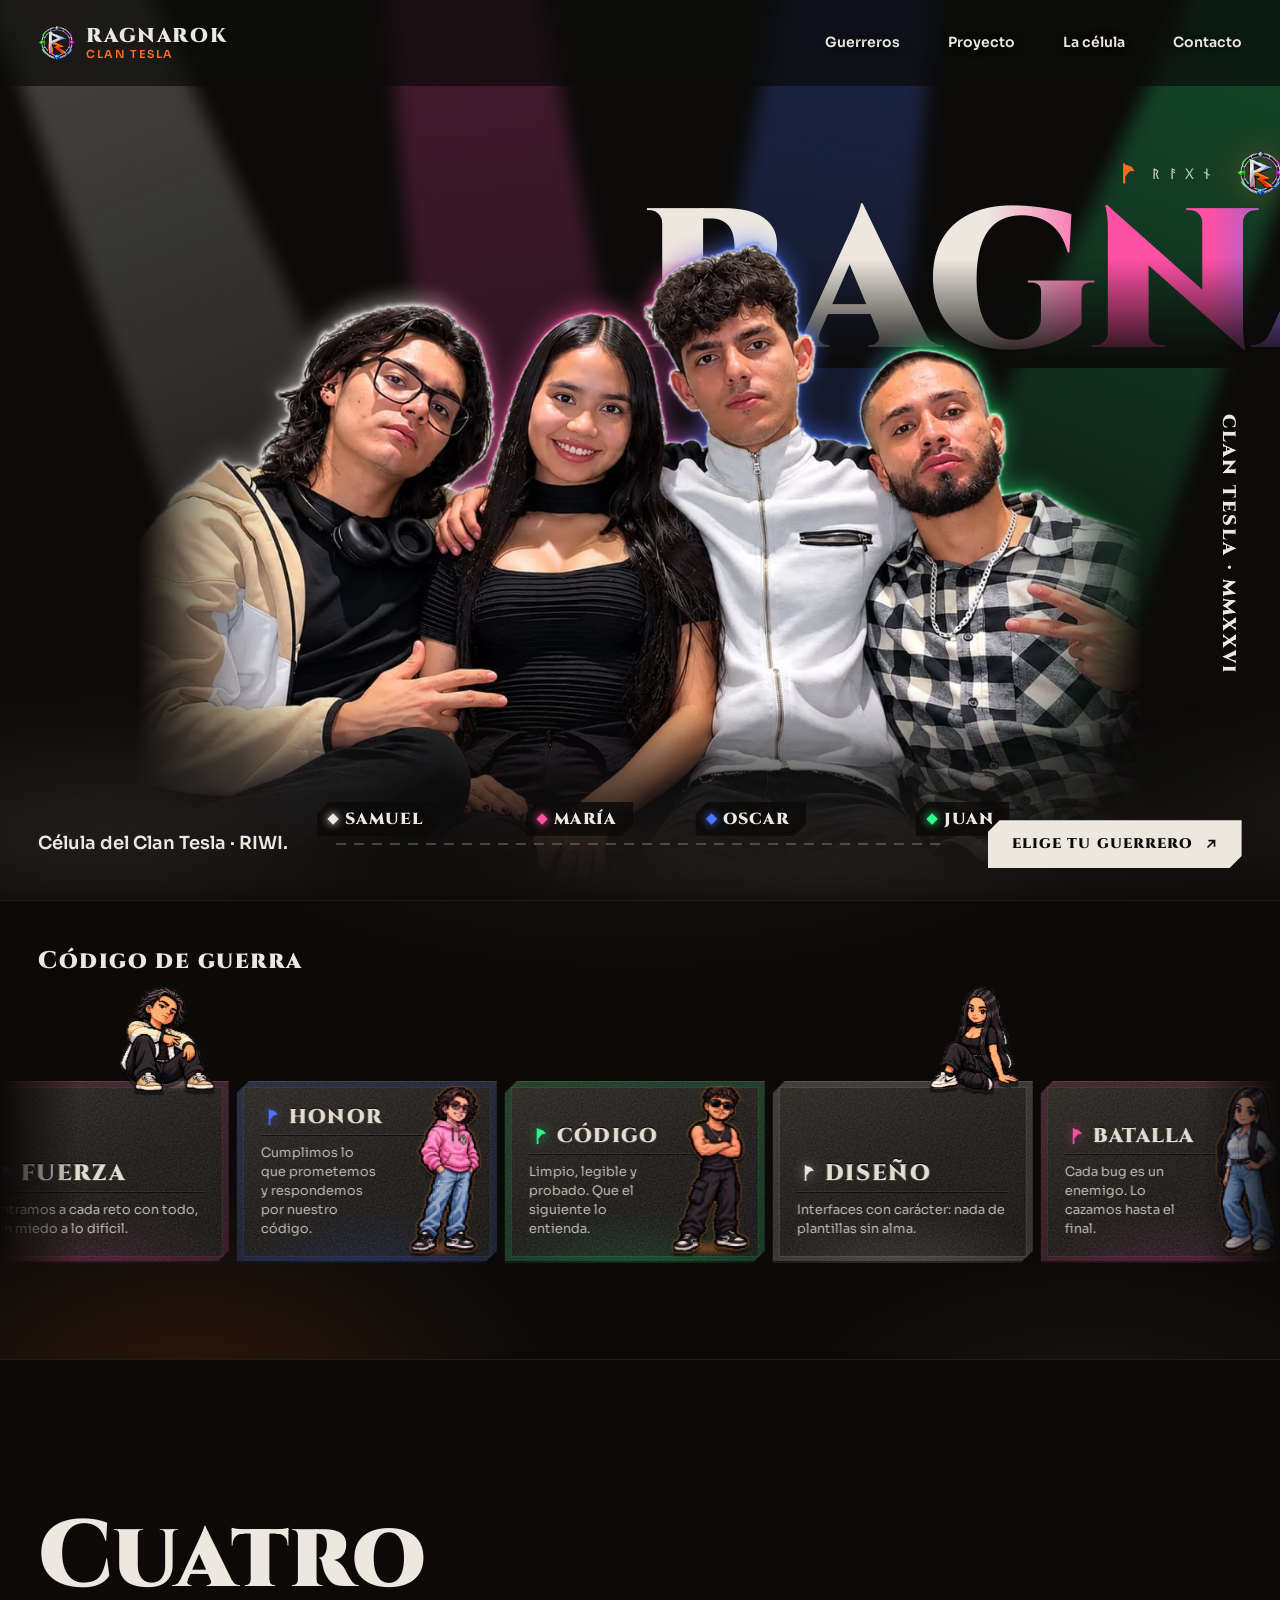
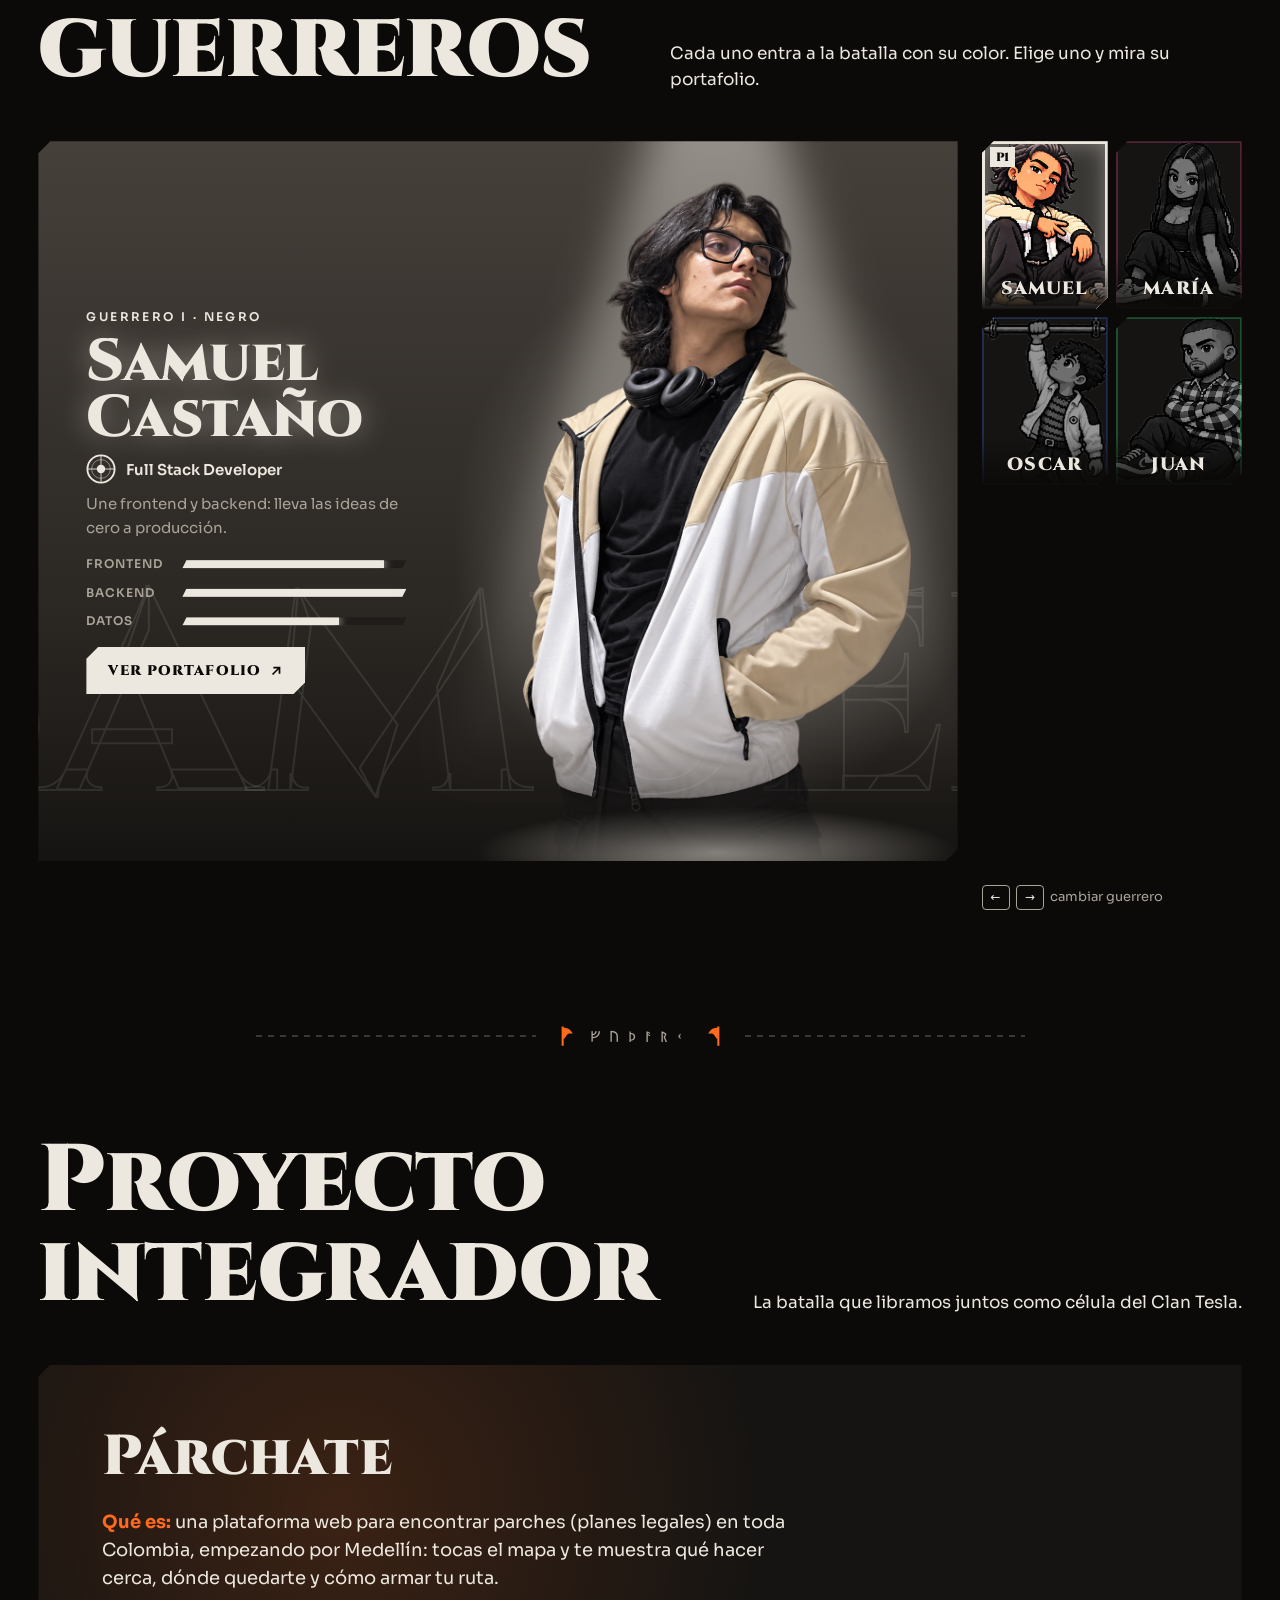
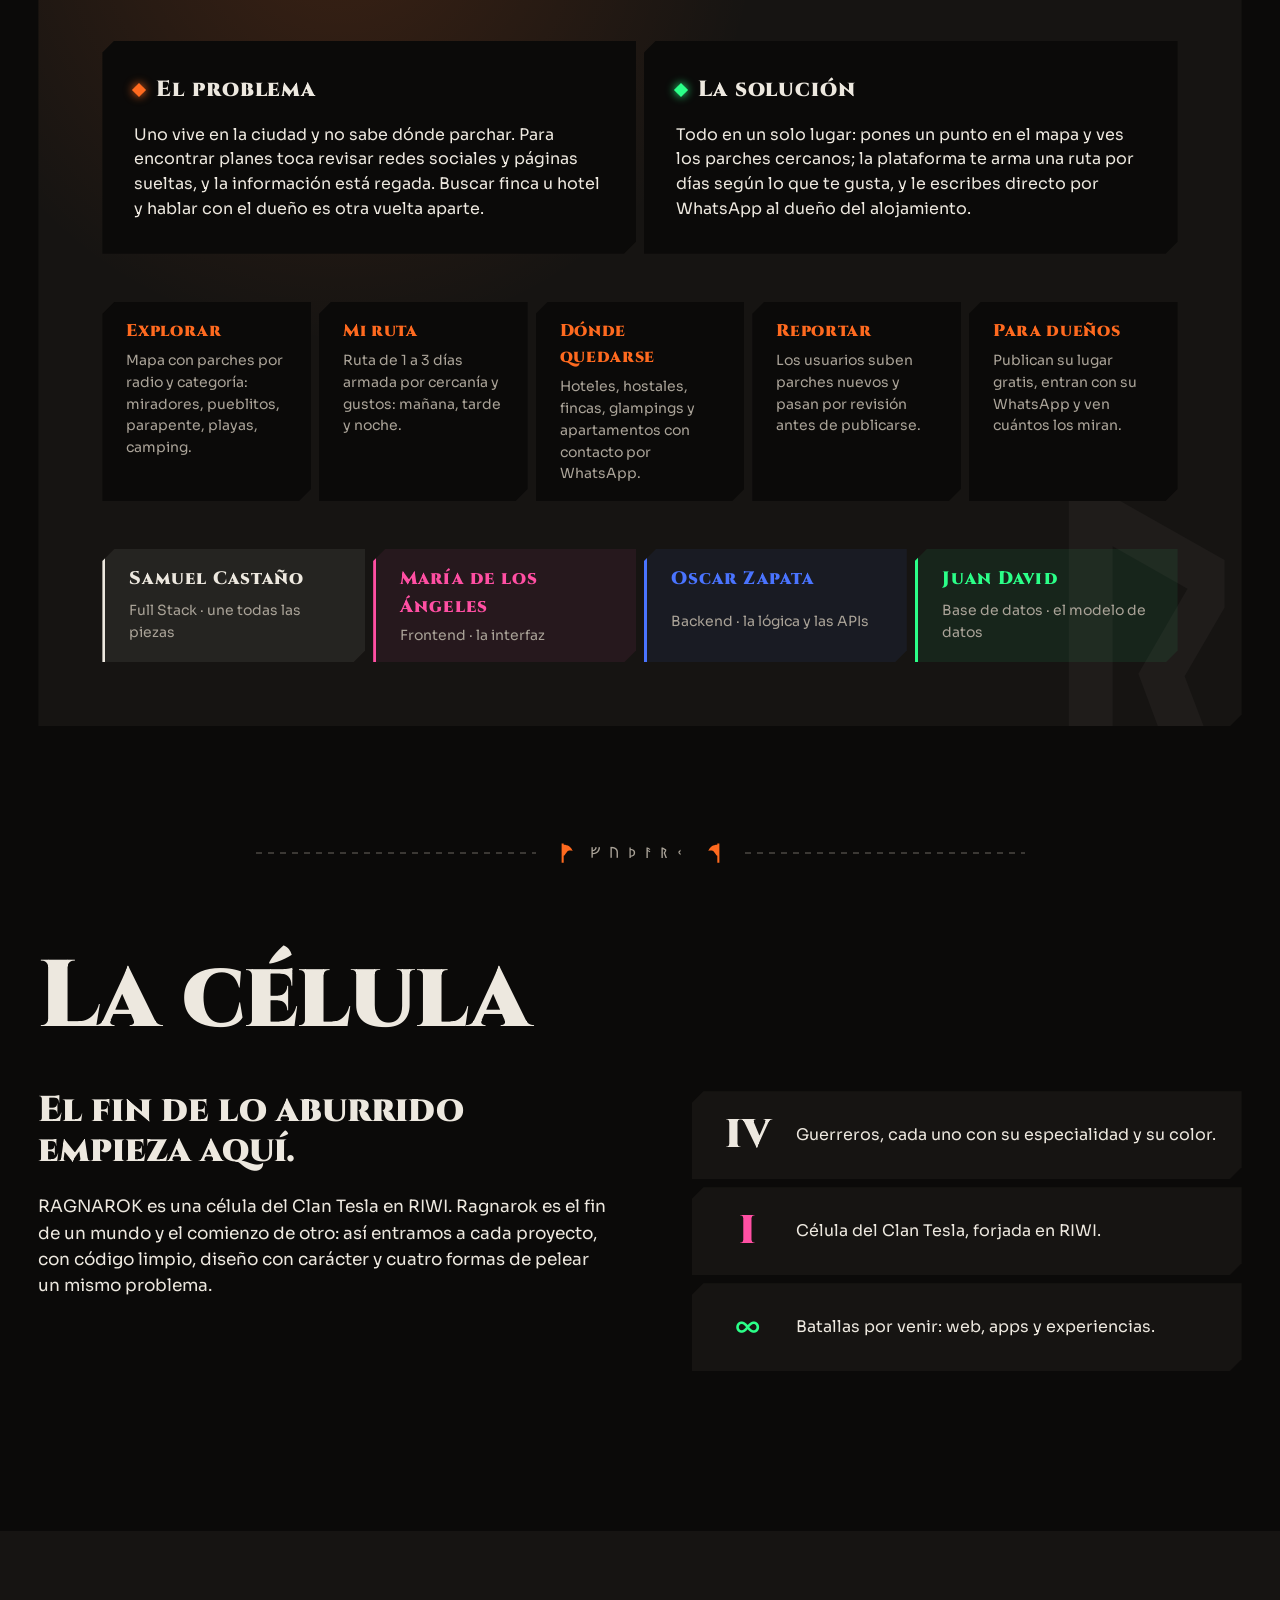
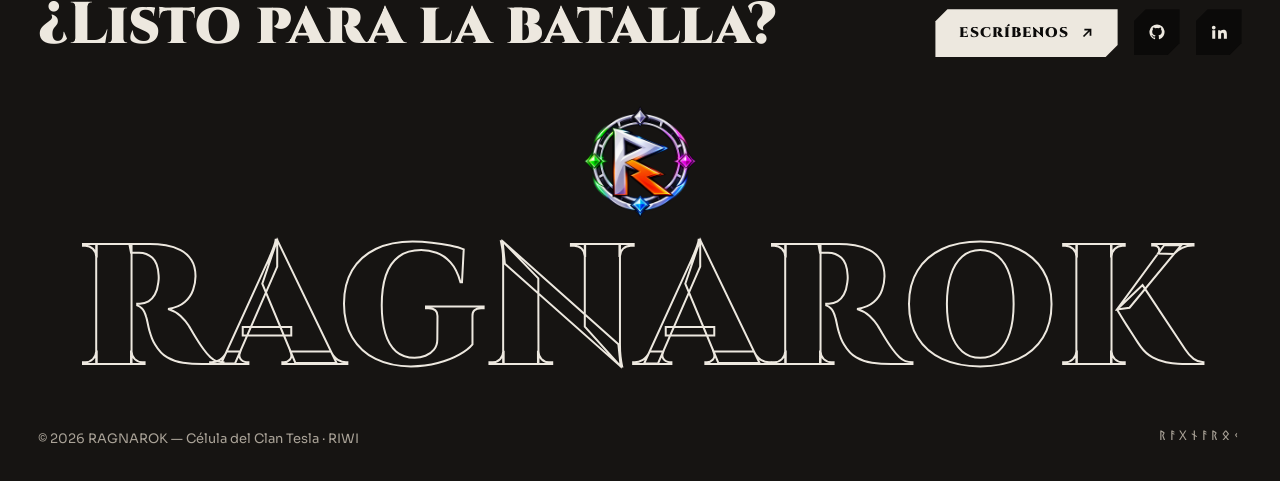
==== commit 9a25915e: "Carrusel: TLs pixel, nombres visibles y titulos que caben - Agrega a Angelo, Aleja, Alejo y Jhoan (T" ====
--- a/index.html
+++ b/index.html
@@ -66,11 +66,11 @@
         <span class="beam p-azul" aria-hidden="true"></span>
         <span class="beam p-verde" aria-hidden="true"></span>
 
-        <img class="rim p-negro"  src="assets/team.png" alt="" aria-hidden="true">
-        <img class="rim p-rosado" src="assets/team.png" alt="" aria-hidden="true">
-        <img class="rim p-azul"   src="assets/team.png" alt="" aria-hidden="true">
-        <img class="rim p-verde"  src="assets/team.png" alt="" aria-hidden="true">
-        <img class="hero__photo" src="assets/team.png" width="1402" height="1122"
+        <img class="rim p-negro"  src="assets/grupo.webp" alt="" aria-hidden="true">
+        <img class="rim p-rosado" src="assets/grupo.webp" alt="" aria-hidden="true">
+        <img class="rim p-azul"   src="assets/grupo.webp" alt="" aria-hidden="true">
+        <img class="rim p-verde"  src="assets/grupo.webp" alt="" aria-hidden="true">
+        <img class="hero__photo" src="assets/grupo.webp" width="1280" height="960"
              alt="Los cuatro guerreros de RAGNAROK, cada uno iluminado por un reflector de su color">
 
         <span class="beam beam--front p-negro" aria-hidden="true"></span>
@@ -106,7 +106,7 @@
     <ul class="vows__track" aria-label="Valores de la célula">
       <li class="vow p-rosado">
         <a class="vow__kid crew__kid p-negro" href="miembros/negro/index.html" aria-label="Portafolio de Samuel Castaño">
-        <img src="assets/pixel/negro.png" width="183" height="300" alt="">
+        <img src="assets/pixel/negro.png" width="276" height="300" alt="">
         <span class="crew__tag" aria-hidden="true">Samuel</span>
         </a>
         <div class="vow__card">
@@ -115,12 +115,20 @@
         </div>
       </li>
       <li class="vow p-azul">
+        <span class="vow__kid vow__kid--stand crew__kid p-tl" tabindex="0" aria-label="Angelo, Team Leader">
+        <img src="assets/pixel/tl-angelo.png" width="183" height="426" alt="">
+        <span class="crew__tag" aria-hidden="true">Angelo · TL</span>
+        </span>
         <div class="vow__card">
         <h3 class="vow__word"><svg class="vow__axe" viewBox="0 0 32 32" aria-hidden="true"><use href="#axe"/></svg>HONOR</h3>
         <p class="vow__line">Cumplimos lo que prometemos y respondemos por nuestro código.</p>
         </div>
       </li>
       <li class="vow p-verde">
+        <span class="vow__kid vow__kid--stand crew__kid p-tl" tabindex="0" aria-label="Jhoan, Team Leader">
+        <img src="assets/pixel/tl-jhoan.png" width="198" height="426" alt="">
+        <span class="crew__tag" aria-hidden="true">Jhoan · TL</span>
+        </span>
         <div class="vow__card">
         <h3 class="vow__word"><svg class="vow__axe" viewBox="0 0 32 32" aria-hidden="true"><use href="#axe"/></svg>CÓDIGO</h3>
         <p class="vow__line">Limpio, legible y probado. Que el siguiente lo entienda.</p>
@@ -128,7 +136,7 @@
       </li>
       <li class="vow p-negro">
         <a class="vow__kid crew__kid p-rosado" href="miembros/rosado/index.html" aria-label="Portafolio de María de los Ángeles">
-        <img src="assets/pixel/rosado.png" width="200" height="300" alt="">
+        <img src="assets/pixel/rosado.png" width="257" height="300" alt="">
         <span class="crew__tag" aria-hidden="true">María</span>
         </a>
         <div class="vow__card">
@@ -137,22 +145,30 @@
         </div>
       </li>
       <li class="vow p-rosado">
+        <span class="vow__kid vow__kid--stand crew__kid p-tl" tabindex="0" aria-label="Aleja, Team Leader">
+        <img src="assets/pixel/tl-aleja.png" width="177" height="426" alt="">
+        <span class="crew__tag" aria-hidden="true">Aleja · TL</span>
+        </span>
         <div class="vow__card">
         <h3 class="vow__word"><svg class="vow__axe" viewBox="0 0 32 32" aria-hidden="true"><use href="#axe"/></svg>BATALLA</h3>
         <p class="vow__line">Cada bug es un enemigo. Lo cazamos hasta el final.</p>
         </div>
       </li>
       <li class="vow p-azul">
+        <span class="vow__kid vow__kid--stand crew__kid p-tl" tabindex="0" aria-label="Jorge, Team Leader">
+        <img src="assets/pixel/tl.png" width="184" height="420" alt="">
+        <span class="crew__tag" aria-hidden="true">Jorge · TL</span>
+        </span>
         <div class="vow__card">
         <h3 class="vow__word"><svg class="vow__axe" viewBox="0 0 32 32" aria-hidden="true"><use href="#axe"/></svg>CLAN</h3>
         <p class="vow__line">Cuatro guerreros, una célula. Nadie pelea solo.</p>
         </div>
       </li>
           <li class="vow p-verde">
-        <a class="vow__kid crew__kid p-azul" href="miembros/azul/index.html" aria-label="Portafolio de Oscar Zapata">
-        <img src="assets/pixel/azul.png" width="175" height="300" alt="">
-        <span class="crew__tag" aria-hidden="true">Oscar</span>
-        </a>
+        <span class="vow__kid vow__kid--stand crew__kid p-tl" tabindex="0" aria-label="Alejo, Team Leader">
+        <img src="assets/pixel/tl-alejo.png" width="177" height="426" alt="">
+        <span class="crew__tag" aria-hidden="true">Alejo · TL</span>
+        </span>
         <div class="vow__card">
         <h3 class="vow__word"><svg class="vow__axe" viewBox="0 0 32 32" aria-hidden="true"><use href="#axe"/></svg>HÉROES</h3>
         <p class="vow__line">Damos la cara cuando el proyecto se complica.</p>
@@ -165,6 +181,10 @@
         </div>
       </li>
       <li class="vow p-rosado">
+        <a class="vow__kid vow__kid--hang crew__kid p-azul" href="miembros/azul/index.html" aria-label="Portafolio de Oscar Zapata">
+        <img src="assets/pixel/azul.png" width="166" height="300" alt="">
+        <span class="crew__tag" aria-hidden="true">Oscar</span>
+        </a>
         <div class="vow__card">
         <h3 class="vow__word"><svg class="vow__axe" viewBox="0 0 32 32" aria-hidden="true"><use href="#axe"/></svg>MENTORES</h3>
         <p class="vow__line">Lo que aprendemos lo enseñamos: nadie se queda atrás.</p>
@@ -172,7 +192,7 @@
       </li>
       <li class="vow p-azul">
         <a class="vow__kid crew__kid p-verde" href="miembros/verde/index.html" aria-label="Portafolio de Juan David">
-        <img src="assets/pixel/verde.png" width="168" height="300" alt="">
+        <img src="assets/pixel/verde.png" width="259" height="300" alt="">
         <span class="crew__tag" aria-hidden="true">Juan</span>
         </a>
         <div class="vow__card">
@@ -182,7 +202,7 @@
       </li>
       <li class="vow p-verde">
         <div class="vow__card">
-        <h3 class="vow__word"><svg class="vow__axe" viewBox="0 0 32 32" aria-hidden="true"><use href="#axe"/></svg>EXPLORADORES</h3>
+        <h3 class="vow__word vow__word--long"><svg class="vow__axe" viewBox="0 0 32 32" aria-hidden="true"><use href="#axe"/></svg>EXPLORADORES</h3>
         <p class="vow__line">Probamos herramientas nuevas antes de que estén de moda.</p>
         </div>
       </li>
--- a/src/css/hero.css
+++ b/src/css/hero.css
@@ -27,7 +27,7 @@
   left: 0; right: 0; top: var(--s-2);
   display: grid; justify-items: center; gap: var(--s-2);
   font-family: var(--f-brand); font-weight: 900;
-  font-size: clamp(50px, 14.2vw, 236px);
+  font-size: clamp(40px, 14vw, 236px); /* cabe en el ancho de la pantalla */
   line-height: .9; letter-spacing: .02em;
   color: var(--ink);
   user-select: none;
@@ -46,7 +46,7 @@
   position: relative; /* sin z-index: los hijos comparten capas con el título */
   margin: 0;
   width: 100%;
-  aspect-ratio: 1402 / 1122;
+  aspect-ratio: 1280 / 960;
 }
 .hero__photo, .rim {
   position: absolute; inset: 0; z-index: 2;
@@ -100,10 +100,10 @@
           mask-image: linear-gradient(to bottom, transparent 64%, #000 74%);
 }
 
-.p-negro  { --tilt: -22deg; --x: 24%; --rgb: var(--rgb-negro);  --d: 200ms; --ml: 4%; --mr: 38%; }
-.p-rosado { --tilt: -8deg; --x: 41.5%; --rgb: var(--rgb-rosado); --d: 420ms; --ml: 30%; --mr: 54%; }
-.p-azul   { --tilt: 8deg; --x: 57%; --rgb: var(--rgb-azul);   --d: 640ms; --ml: 46%; --mr: 70%; }
-.p-verde  { --tilt: 22deg; --x: 78%; --rgb: var(--rgb-verde);  --d: 860ms; --ml: 64%; --mr: 96%; }
+.p-negro  { --tilt: -22deg; --x: 26.5%; --rgb: var(--rgb-negro);  --d: 200ms; --ml: 0%; --mr: 37%; }
+.p-rosado { --tilt: -8deg; --x: 44%; --rgb: var(--rgb-rosado); --d: 420ms; --ml: 28%; --mr: 59%; }
+.p-azul   { --tilt: 8deg; --x: 60%; --rgb: var(--rgb-azul);   --d: 640ms; --ml: 51%; --mr: 78%; }
+.p-verde  { --tilt: 22deg; --x: 79.5%; --rgb: var(--rgb-verde);  --d: 860ms; --ml: 71%; --mr: 100%; }
 
 /* humo a ras de suelo */
 .smoke {
@@ -145,8 +145,8 @@
 .cast__tag::before { content: ""; width: 8px; height: 8px; transform: rotate(45deg); background: rgb(var(--rgb)); box-shadow: 0 0 8px rgb(var(--rgb)); }
 .cast__tag:hover, .cast__tag:focus-visible { background: rgb(var(--rgb)); color: var(--on-accent); }
 .cast__tag:hover small, .cast__tag:focus-visible small { color: var(--on-accent); }
-.cast__tag.p-negro { --x: 22%; }
-.cast__tag.p-azul  { --x: 59%; }
+.cast__tag.p-negro { --x: 24%; }
+.cast__tag.p-azul  { --x: 61%; }
 .cast__tag.p-verde { --x: 82%; }
 
 .hero__foot {
@@ -180,3 +180,53 @@
   .dotline { display: block; }
   .hero__year { display: block; }
 }
+
+/* ---------- PORTADA: RAGNAROK multicolor DETRÁS del grupo ----------
+   El nombre gigante ocupa casi todo el ancho sin salirse; cada color cae detrás de su dueño.
+   La foto va delante y tapa la parte de abajo de las letras. */
+.hero__title {
+  margin: 0; padding: 0;
+  max-width: 1050vw;
+  white-space: nowrap;
+  background: linear-gradient(90deg,
+    var(--negro) 0 28%, var(--rosado) 38% 46%, var(--azul) 55% 62%, var(--verde) 72% 100%);
+  -webkit-background-clip: text; background-clip: text;
+  color: transparent;
+  white-space: nowrap;
+}
+.beam { opacity: .35; }
+.beam--front { display: none; }
+.rim { filter: drop-shadow(0 -2px 2px rgb(var(--rgb) / .9)) drop-shadow(0 -6px 10px rgb(var(--rgb) / .45)); }
+/* oscurece el piso para que el pie de página se lea */
+.hero__stage::after {
+  content: ""; position: absolute; z-index: 4; left: 0; right: 0; bottom: 0; height: 24%;
+  background: linear-gradient(to bottom, transparent, var(--bg));
+  pointer-events: none;
+}
+@media (min-width: 900px) {
+  .hero__title {
+    left: 50%; right: auto; width: max-content; translate: -50% 0;
+    top: clamp(56px, 7vh, 90px);
+    font-size: clamp(110px, 15.5vw, 360px); /* antes 19vw: se salía de la pantalla */ letter-spacing: -.02em; line-height: .82;
+  }
+  /* foto grande y pegada al piso: el nombre queda DETRÁS */
+  .hero__figure { height: 84svh; }
+  .hero__title::after { /* las letras se oscurecen hacia abajo, detrás del grupo */
+    content: ""; position: absolute; inset: 0; pointer-events: none;
+    background: linear-gradient(to bottom, transparent 50%, var(--bg) 100%);
+  }
+  /* lados que se desvanecen: no se ven los hombros cortados de la foto */
+  .hero__photo, .rim { --fade: linear-gradient(to right, transparent 0, #000 16%, #000 84%, transparent 100%); }
+  .hero__photo {
+    -webkit-mask-image: linear-gradient(to bottom, #000 72%, transparent 100%), var(--fade);
+            mask-image: linear-gradient(to bottom, #000 72%, transparent 100%), var(--fade);
+  }
+  /* cada contorno de color solo alrededor de su dueño */
+  .rim {
+    --own: linear-gradient(to right, transparent var(--ml), #000 calc(var(--ml) + 7%), #000 calc(var(--mr) - 7%), transparent var(--mr));
+    -webkit-mask-image: linear-gradient(to bottom, #000 55%, transparent 80%), var(--own), var(--fade);
+            mask-image: linear-gradient(to bottom, #000 55%, transparent 80%), var(--own), var(--fade);
+    -webkit-mask-composite: source-in, source-in; mask-composite: intersect;
+  }
+  .cast { bottom: 13%; }
+}
--- a/src/css/codigo-guerra.css
+++ b/src/css/codigo-guerra.css
@@ -4,7 +4,7 @@
 /* ---------- CÓDIGO DE GUERRA (carrusel automático) ---------- */
 .vows {
   position: relative; overflow: hidden; isolation: isolate;
-  padding: var(--s-6) 0 var(--s-6);
+  padding: var(--s-6) 0 var(--s-5);
   background: var(--bg); color: var(--ink);
   border-block: 1px solid var(--bg-3);
 }
@@ -50,6 +50,40 @@
 .crew__kid:hover .crew__tag, .crew__kid:focus-visible .crew__tag { opacity: 1; translate: -50% -2px; }
 .crew__kid:active { transform: translateY(-2px) scale(.97); }
 .crew__kid:focus-visible { outline: 3px solid var(--ink); outline-offset: 2px; }
+
+/* Oscar y Jorge van DENTRO de su tarjeta (a la derecha), del mismo tamaño que los demás.
+   El texto de esas tarjetas se corre a la izquierda para no taparse. */
+/* solo el párrafo se corre (el título cabe completo arriba) */
+.vow:has(.vow__kid--hang) .vow__line,
+.vow:has(.vow__kid--stand) .vow__line { padding-right: clamp(64px, 7.5vw, 100px); }
+
+/* Oscar: colgado de una barra a media tarjeta; las piernas se salen por abajo.
+   La barra está arriba en la imagen (~6% del alto). */
+.vow__kid--hang {
+  --h: clamp(100px, 11.5vw, 150px);
+  top: 47%;  /* la barra queda justo debajo del título */ right: 10px; translate: 0 calc(var(--h) * -.06);
+  transform-origin: 50% 4%;            /* gira desde la barra */
+  animation: swing 3.2s ease-in-out infinite alternate;
+}
+.vow__kid--hang img { height: var(--h); }
+.vow__kid--hang::after { display: none; }           /* colgado: sin sombra de asiento */
+.vow__kid--hang .crew__tag { bottom: auto; top: 100%; translate: -50% -4px; }
+.vow__kid--hang:hover, .vow__kid--hang:focus-visible { transform: rotate(0deg); animation-play-state: paused; }
+.vow__kid--hang:hover .crew__tag, .vow__kid--hang:focus-visible .crew__tag { translate: -50% 4px; }
+@media (max-width: 899px) { .vow__kid--hang { top: 58%; } } /* en celular la tarjeta es más alta */
+@keyframes swing { from { rotate: -4deg; } to { rotate: 4deg; } }
+
+/* Jorge (Team Leader): de pie dentro de la tarjeta CLAN, la cabeza asoma por arriba */
+.crew__kid.p-tl { --rgb: 255 106 31; }
+.vow__kid--stand { top: auto; bottom: 10px; right: 16px; translate: 0 0; }
+.vow__kid--stand img {
+  height: clamp(120px, 13vw, 168px);
+  filter: drop-shadow(0 0 1px rgb(255 140 70 / .8)) drop-shadow(0 4px 0 rgb(0 0 0 / .45));
+}
+.vow__kid--stand::after { bottom: 2px; }
+/* espacio debajo para las piernas de Oscar */
+.vows__track { padding-bottom: clamp(40px, 5vw, 64px); }
+@media (prefers-reduced-motion: reduce) { .vow__kid--hang { animation: none; } }
 
 .vows__title { font-family: var(--f-display); font-weight: 900; font-size: clamp(18px, 2vw, 24px); line-height: 1; letter-spacing: .06em; }
 .vows__viewport {
@@ -97,7 +131,7 @@
 }
 .vow__word {
   display: flex; align-items: center; gap: 10px;
-  font-family: var(--f-display); font-weight: 900; font-size: 24px; line-height: 1; letter-spacing: .06em;
+  font-family: var(--f-display); font-weight: 900; font-size: min(24px, 10.6cqi); line-height: 1; letter-spacing: .06em;
   color: #e4ddd1;
   /* letra grabada en la piedra */
   text-shadow: 0 -1px 0 rgb(0 0 0 / .9), 0 1px 0 rgb(255 255 255 / .12);
@@ -109,3 +143,18 @@
   box-shadow: 0 -1px 0 rgb(255 255 255 / .06); /* surco tallado */
   font-size: 13px; line-height: 1.45; color: #c2bbaf;
 }
+
+
+/* palabra larga (EXPLORADORES): letra un poco más chica para que no se salga */
+.vow__card { container-type: inline-size; } /* la letra se mide contra el ancho de la tarjeta */
+.vow__word--long { font-size: min(20px, calc(10.4cqi - 3px)); letter-spacing: .03em; }
+
+/* tarjetas con TL de pie adentro: el título se achica con la tarjeta para no meterse bajo el muñeco */
+.vow:has(.vow__kid--stand) .vow__word { font-size: min(22px, 9.5cqi); }
+
+/* los sentados encima (Samuel, María, Juan): el nombre sale a su IZQUIERDA,
+   porque arriba de la cabeza se cortaba con el borde del carrusel */
+.vow__kid:not(.vow__kid--hang):not(.vow__kid--stand) .crew__tag {
+  bottom: auto; top: 35%; left: auto; right: 100%; translate: 4px 0;
+}
+.vow__kid:not(.vow__kid--hang):not(.vow__kid--stand):is(:hover, :focus-visible) .crew__tag { translate: -2px 0; }
--- a/src/css/guerreros.css
+++ b/src/css/guerreros.css
@@ -10,8 +10,17 @@
 }
 .fighter {
   --rgb: var(--rgb-negro);
+  --cx: 50%; /* centro horizontal del guerrero: foto, luz y piso */
   position: relative;
   display: grid;
+}
+/* fondo de estudio: pared gris cálida + halo del color del guerrero detrás de él.
+   Más claro que la página para que la ropa negra se despegue del fondo. */
+.fighter::before {
+  content: ""; position: absolute; inset: 0; z-index: 0; pointer-events: none;
+  background:
+    radial-gradient(40% 55% at var(--cx) 55%, rgb(var(--rgb) / .4), transparent 72%),
+    linear-gradient(to bottom, #45403a, #2b2723 65%, var(--bg-2));
 }
 .fighter.p-rosado { --rgb: var(--rgb-rosado); }
 .fighter.p-azul   { --rgb: var(--rgb-azul); }
@@ -25,7 +34,7 @@
   white-space: nowrap; pointer-events: none; user-select: none;
 }
 .fighter__beam {
-  position: absolute; z-index: 0; left: 50%; top: -10%; width: min(560px, 90%); height: 100%; translate: -50% 0;
+  position: absolute; z-index: 0; left: var(--cx); top: -10%; width: min(560px, 90%); height: 100%; translate: -50% 0;
   filter: blur(22px); mix-blend-mode: screen; pointer-events: none;
 }
 .fighter__beam::before {
@@ -34,7 +43,7 @@
   background: linear-gradient(to bottom, rgb(var(--rgb) / .5), rgb(var(--rgb) / .14) 75%, transparent);
 }
 .fighter__floor {
-  position: absolute; z-index: 0; left: 50%; bottom: 0; translate: -50% 40%;
+  position: absolute; z-index: 0; left: var(--cx); bottom: 0; translate: -50% 40%;
   width: min(480px, 80%); height: 90px; border-radius: 50%;
   background: radial-gradient(closest-side, rgb(var(--rgb) / .55), transparent);
   pointer-events: none;
@@ -44,18 +53,18 @@
   justify-self: center;
   height: clamp(380px, 62svh, 640px); width: auto; max-width: 100%;
   object-fit: contain; object-position: bottom center;
-  /* recorte de foto: bordes laterales e inferior difuminados */
-  -webkit-mask-image: linear-gradient(to bottom, #000 80%, transparent 100%), linear-gradient(to right, transparent 0, #000 20%, #000 78%, transparent 100%);
-  -webkit-mask-composite: source-in;
-          mask-image: linear-gradient(to bottom, #000 80%, transparent 100%), linear-gradient(to right, transparent 0, #000 20%, #000 78%, transparent 100%);
-          mask-composite: intersect;
+  /* fotos ya recortadas (PNG sin fondo): solo se difumina el borde inferior */
+  -webkit-mask-image: linear-gradient(to bottom, #000 82%, transparent 100%);
+          mask-image: linear-gradient(to bottom, #000 82%, transparent 100%);
+  /* sin filter: drop-shadow + mask pintaba un recuadro de luz alrededor de la foto */
   transition: opacity 260ms var(--ease), transform 260ms var(--ease);
 }
 .fighter__info {
   position: relative; z-index: 2;
   display: grid; gap: var(--s-2); justify-items: start;
-  padding: var(--s-4);
-  background: var(--bg);
+  padding: var(--s-6) var(--s-4) var(--s-4);
+  margin-top: calc(var(--s-6) * -1); /* la foto se funde con la ficha, sin corte duro */
+  background: linear-gradient(to bottom, transparent, var(--bg) var(--s-6));
 }
 .fighter__num { font-size: 12px; font-weight: 600; letter-spacing: .2em; text-transform: uppercase; color: rgb(var(--rgb)); }
 .fighter__name {
@@ -144,10 +153,10 @@
 @media (min-width: 900px) {
   .select { grid-template-columns: 1fr 260px; }
   .select__stage { min-height: min(80vh, 780px); }
-  .fighter { grid-template-columns: 1fr 1.1fr; height: 100%; }
+  /* centro de la 2.ª columna: (1 + 1.1/2) / 2.1 = 73.8% */
+  .fighter { grid-template-columns: 1fr 1.1fr; height: 100%; --cx: 73.8%; }
   .fighter__img { grid-column: 2; grid-row: 1; align-self: end; height: min(76vh, 740px); }
-  .fighter__info { grid-column: 1; grid-row: 1; align-self: center; padding: var(--s-6); background: none; }
-  .fighter__beam, .fighter__floor { left: 72%; }
+  .fighter__info { grid-column: 1; grid-row: 1; align-self: center; padding: var(--s-6); margin-top: 0; background: none; }
   .fighter__ghost { top: auto; bottom: 2%; }
   .select__roster { order: 0; grid-template-columns: 1fr 1fr; align-content: start; }
   .select__hint { display: inline-flex; grid-column: 2; }
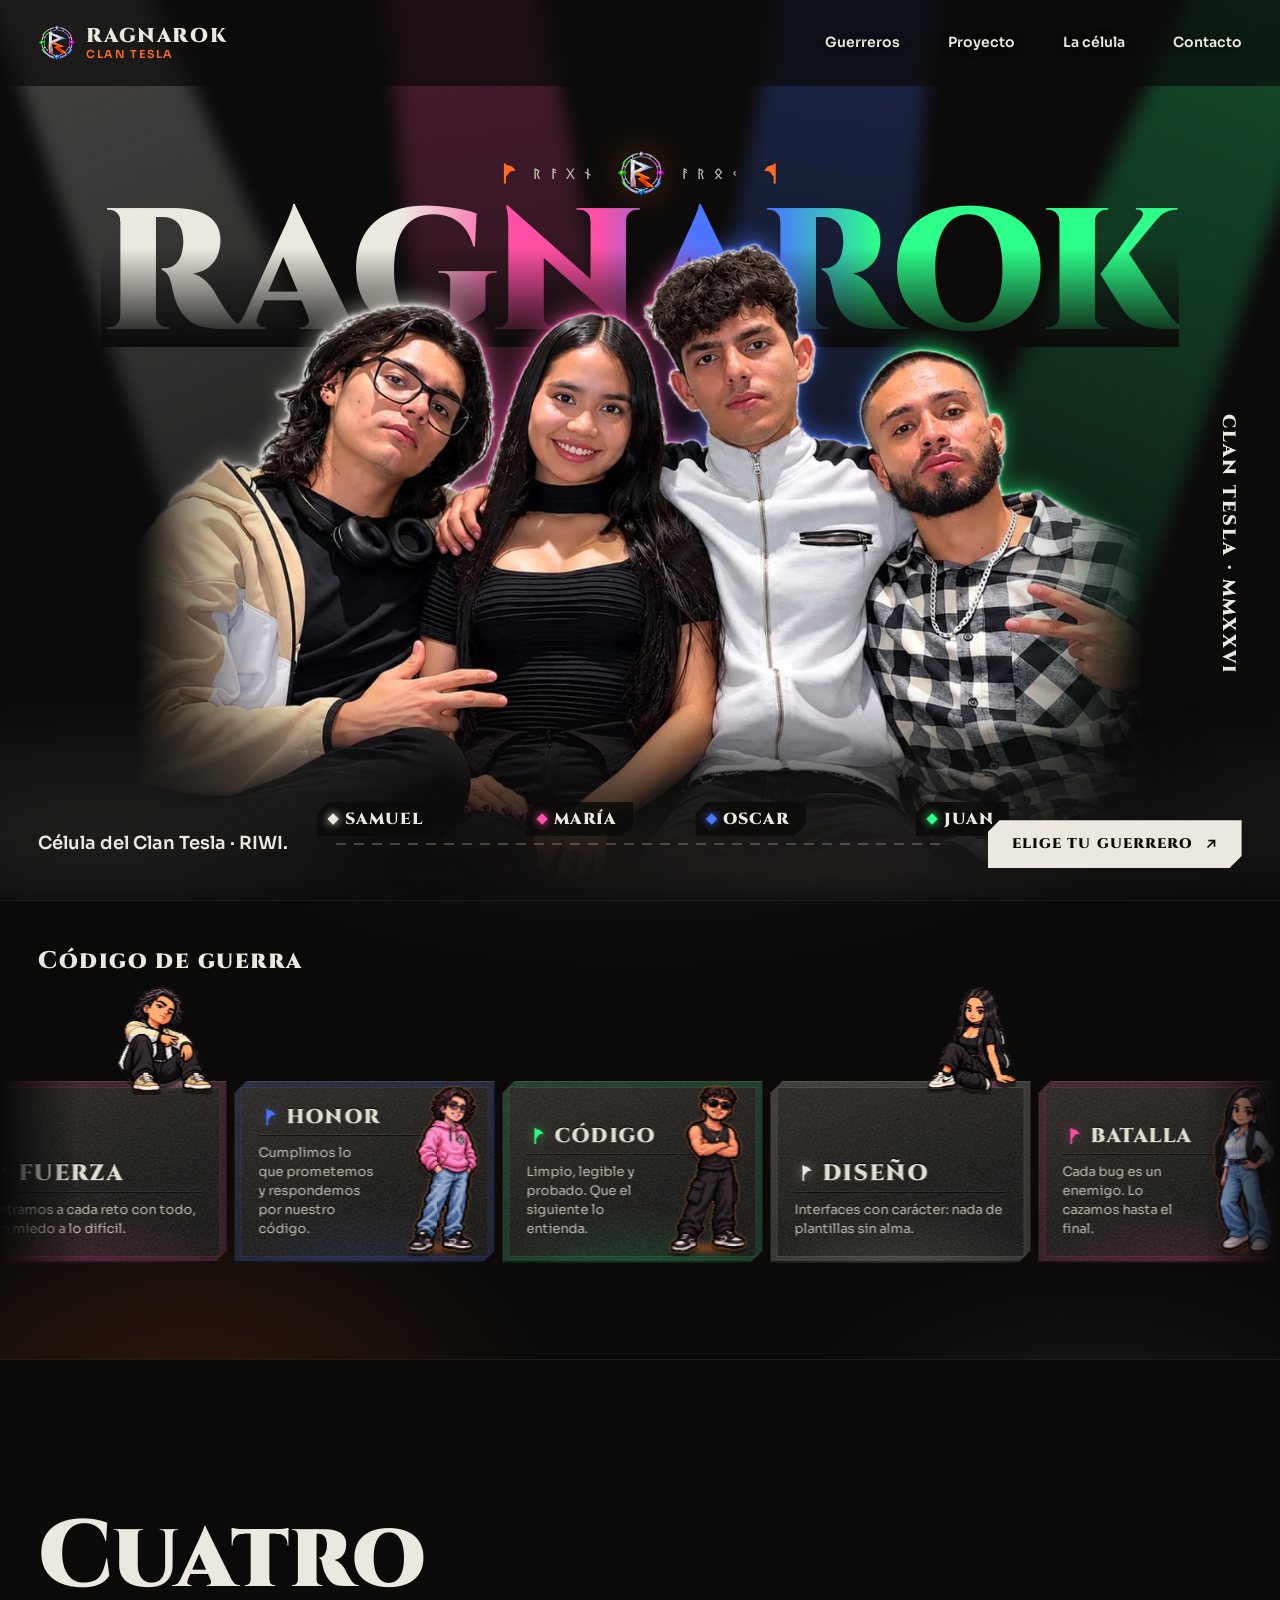
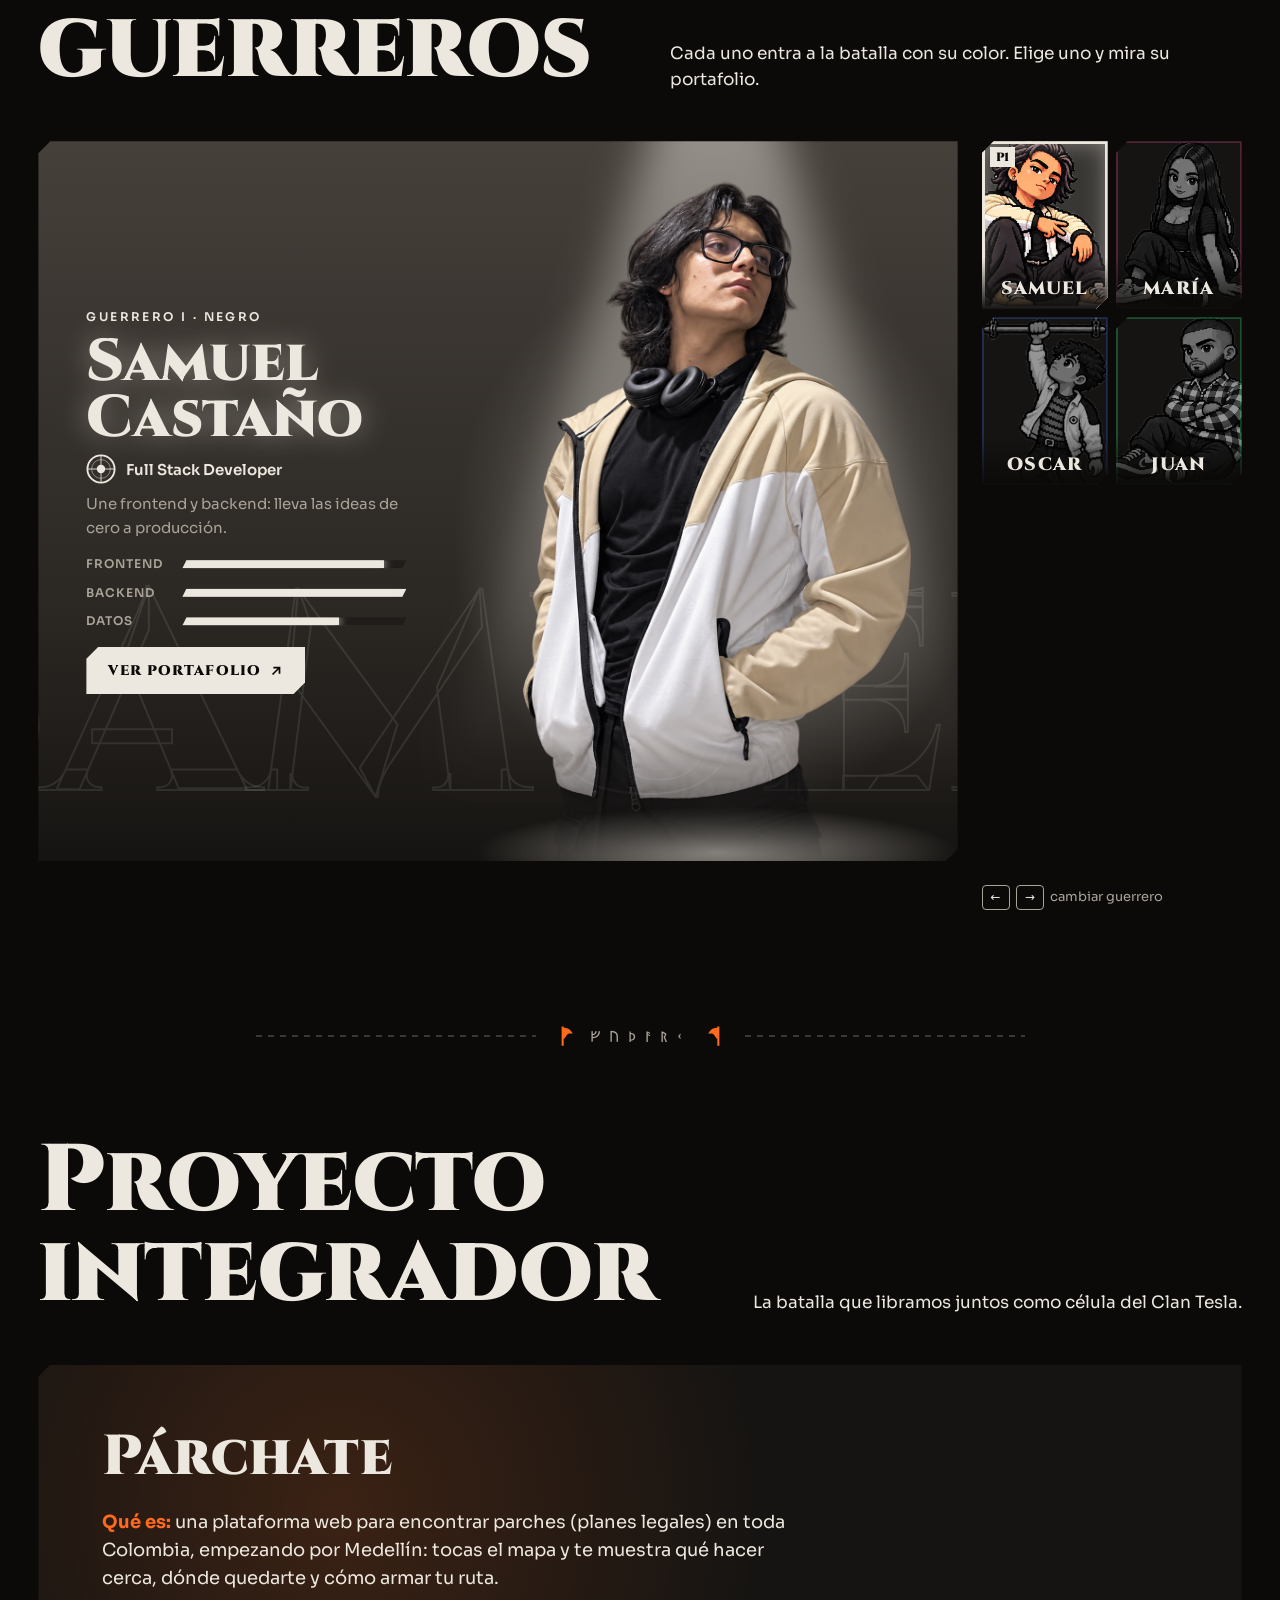
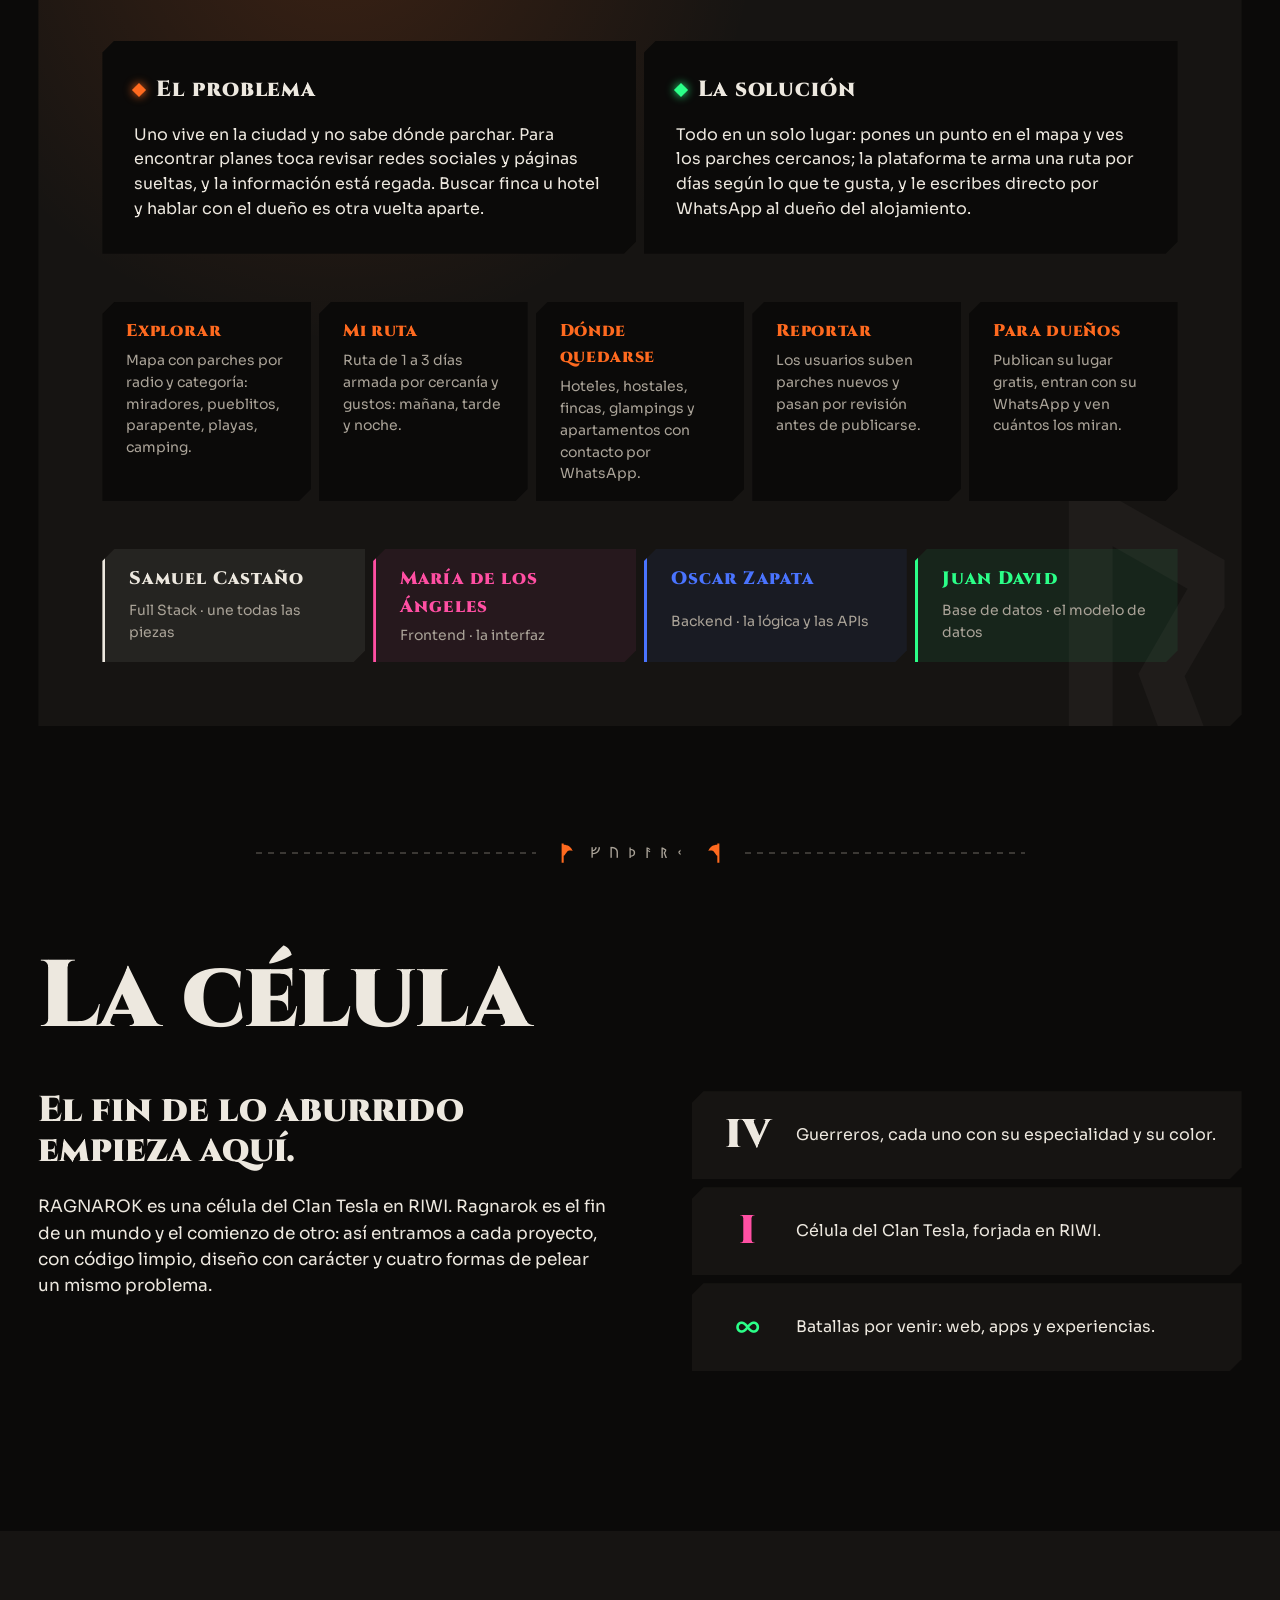
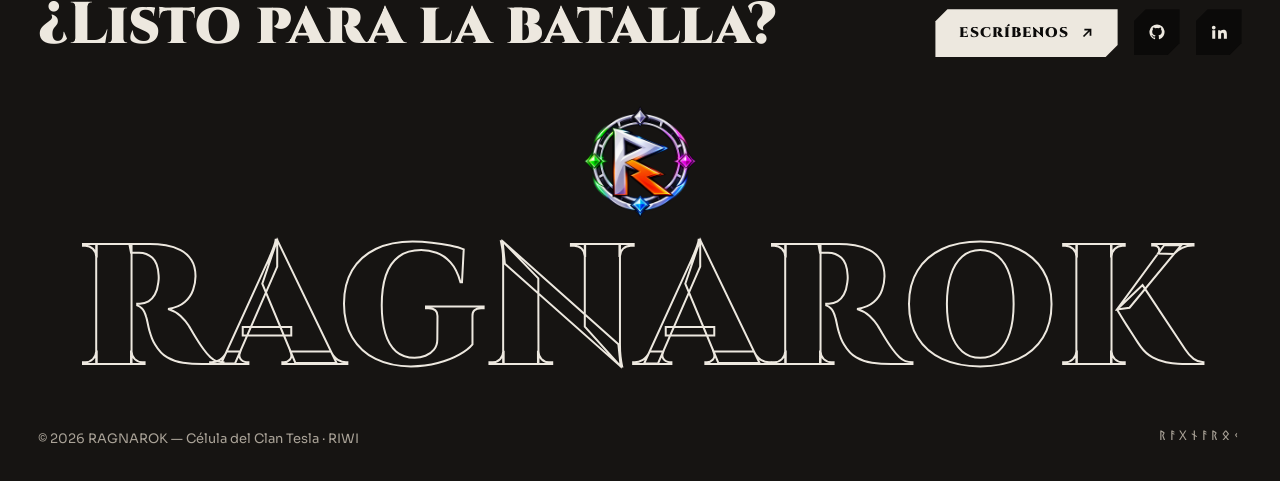
==== commit a8704419: "El título RAGNAROK, y repo samuel responsive" ====
--- a/index.html
+++ b/index.html
@@ -401,6 +401,6 @@
     </div>
   </footer>
 
-  <script src="src/main.js?v=6" defer></script>
+  <script src="src/main.js?v=7" defer></script>
 </body>
 </html>
--- a/src/css/hero.css
+++ b/src/css/hero.css
@@ -27,7 +27,7 @@
   left: 0; right: 0; top: var(--s-2);
   display: grid; justify-items: center; gap: var(--s-2);
   font-family: var(--f-brand); font-weight: 900;
-  font-size: clamp(40px, 14vw, 236px); /* cabe en el ancho de la pantalla */
+  font-size: clamp(40px, 12.5vw, 236px); /* cabe en el ancho de la pantalla, con margen */
   line-height: .9; letter-spacing: .02em;
   color: var(--ink);
   user-select: none;
@@ -186,7 +186,7 @@
    La foto va delante y tapa la parte de abajo de las letras. */
 .hero__title {
   margin: 0; padding: 0;
-  max-width: 1050vw;
+  translate: 0 var(--py, 0px); /* --py lo mueve main.js al hacer scroll */
   white-space: nowrap;
   background: linear-gradient(90deg,
     var(--negro) 0 28%, var(--rosado) 38% 46%, var(--azul) 55% 62%, var(--verde) 72% 100%);
@@ -205,9 +205,9 @@
 }
 @media (min-width: 900px) {
   .hero__title {
-    left: 50%; right: auto; width: max-content; translate: -50% 0;
+    left: 50%; right: auto; width: max-content; translate: -50% var(--py, 0px);
     top: clamp(56px, 7vh, 90px);
-    font-size: clamp(110px, 15.5vw, 360px); /* antes 19vw: se salía de la pantalla */ letter-spacing: -.02em; line-height: .82;
+    font-size: clamp(110px, 13.5vw, 320px); /* ~84% del ancho: deja aire y no tapa el texto vertical */ letter-spacing: -.02em; line-height: .82;
   }
   /* foto grande y pegada al piso: el nombre queda DETRÁS */
   .hero__figure { height: 84svh; }
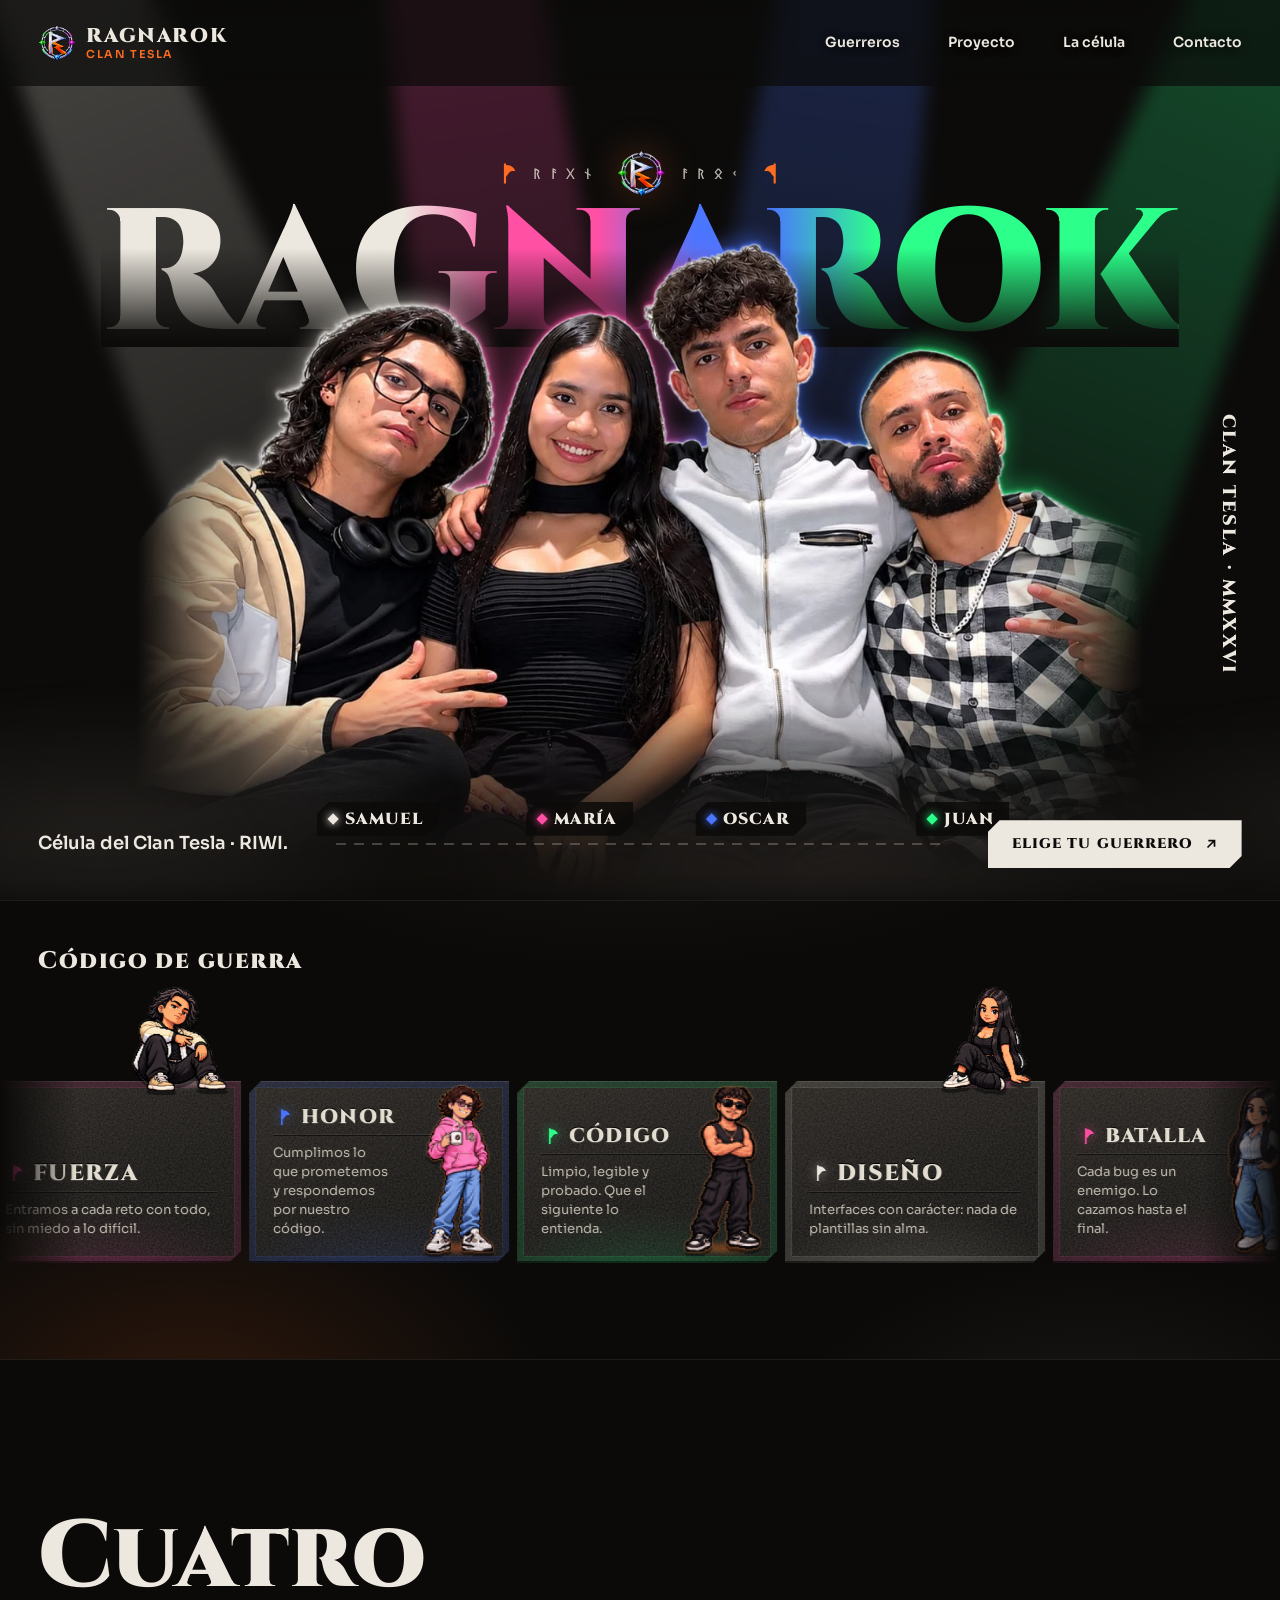
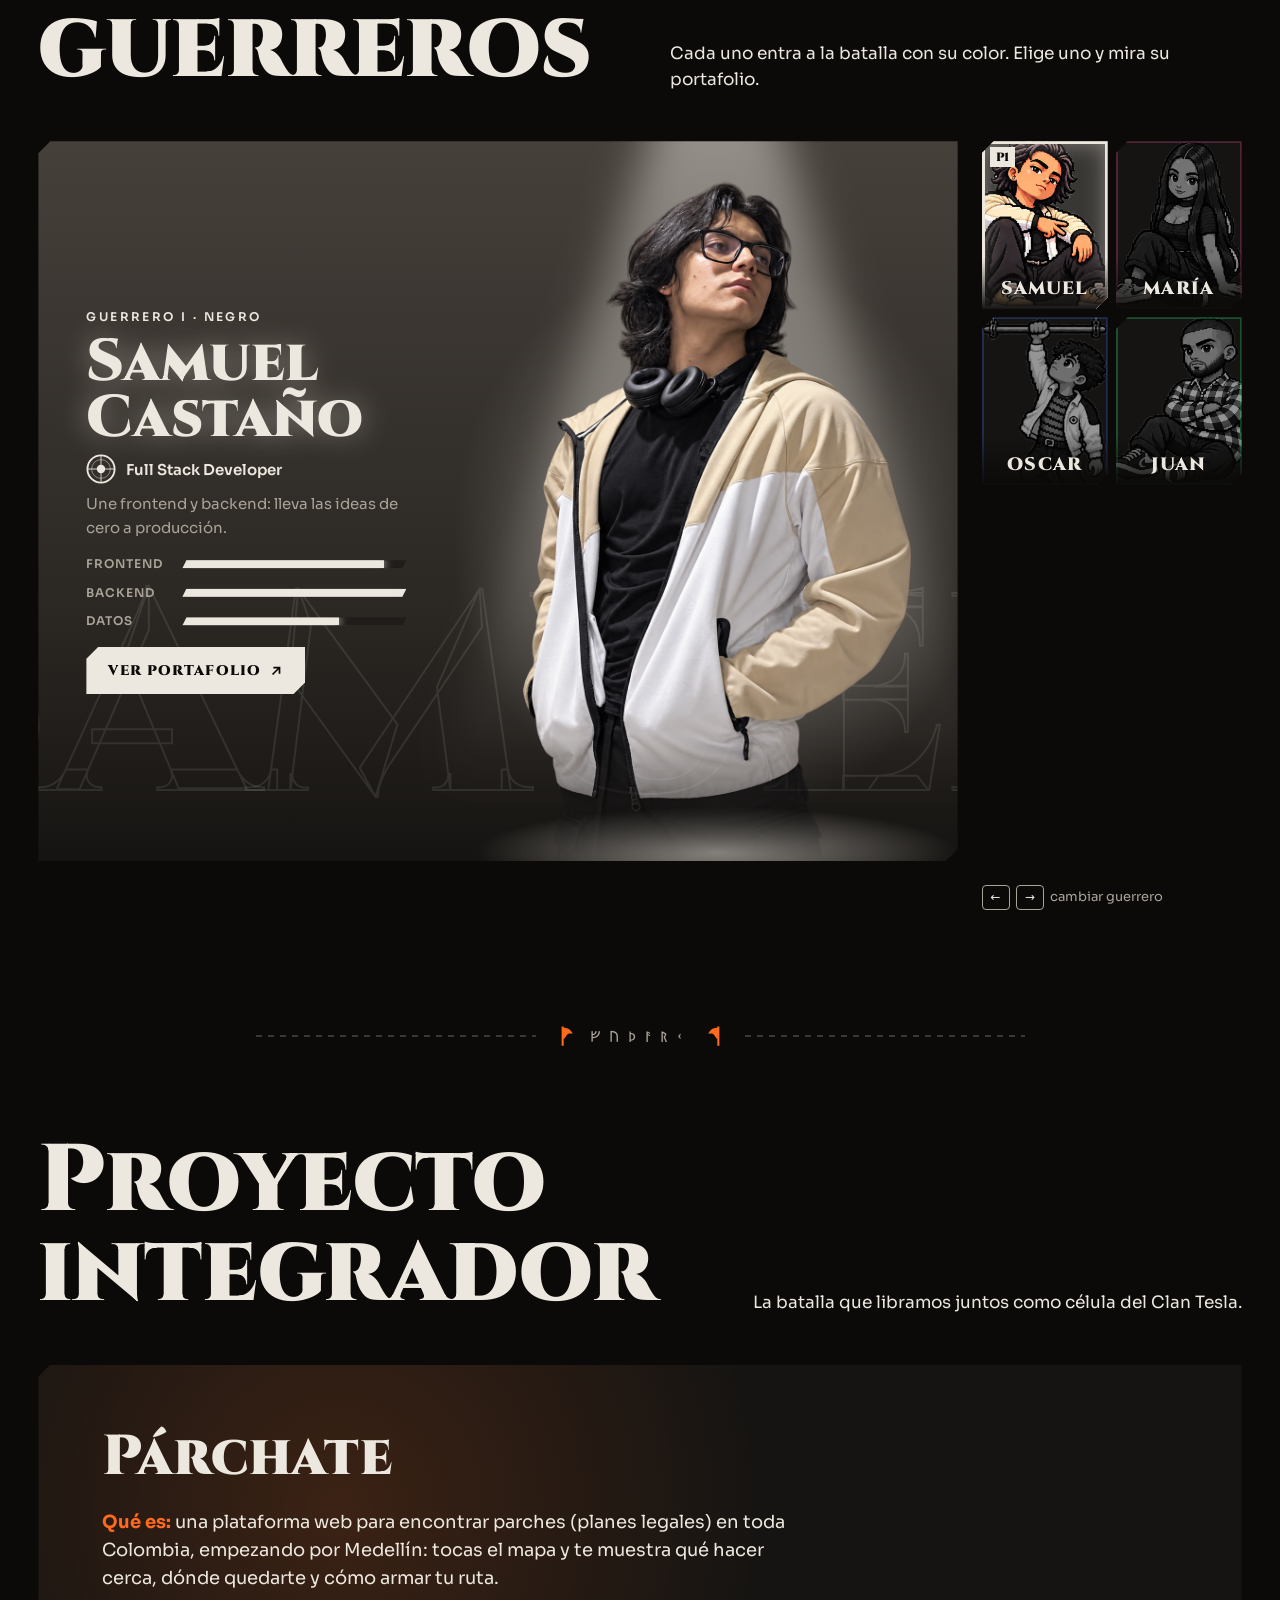
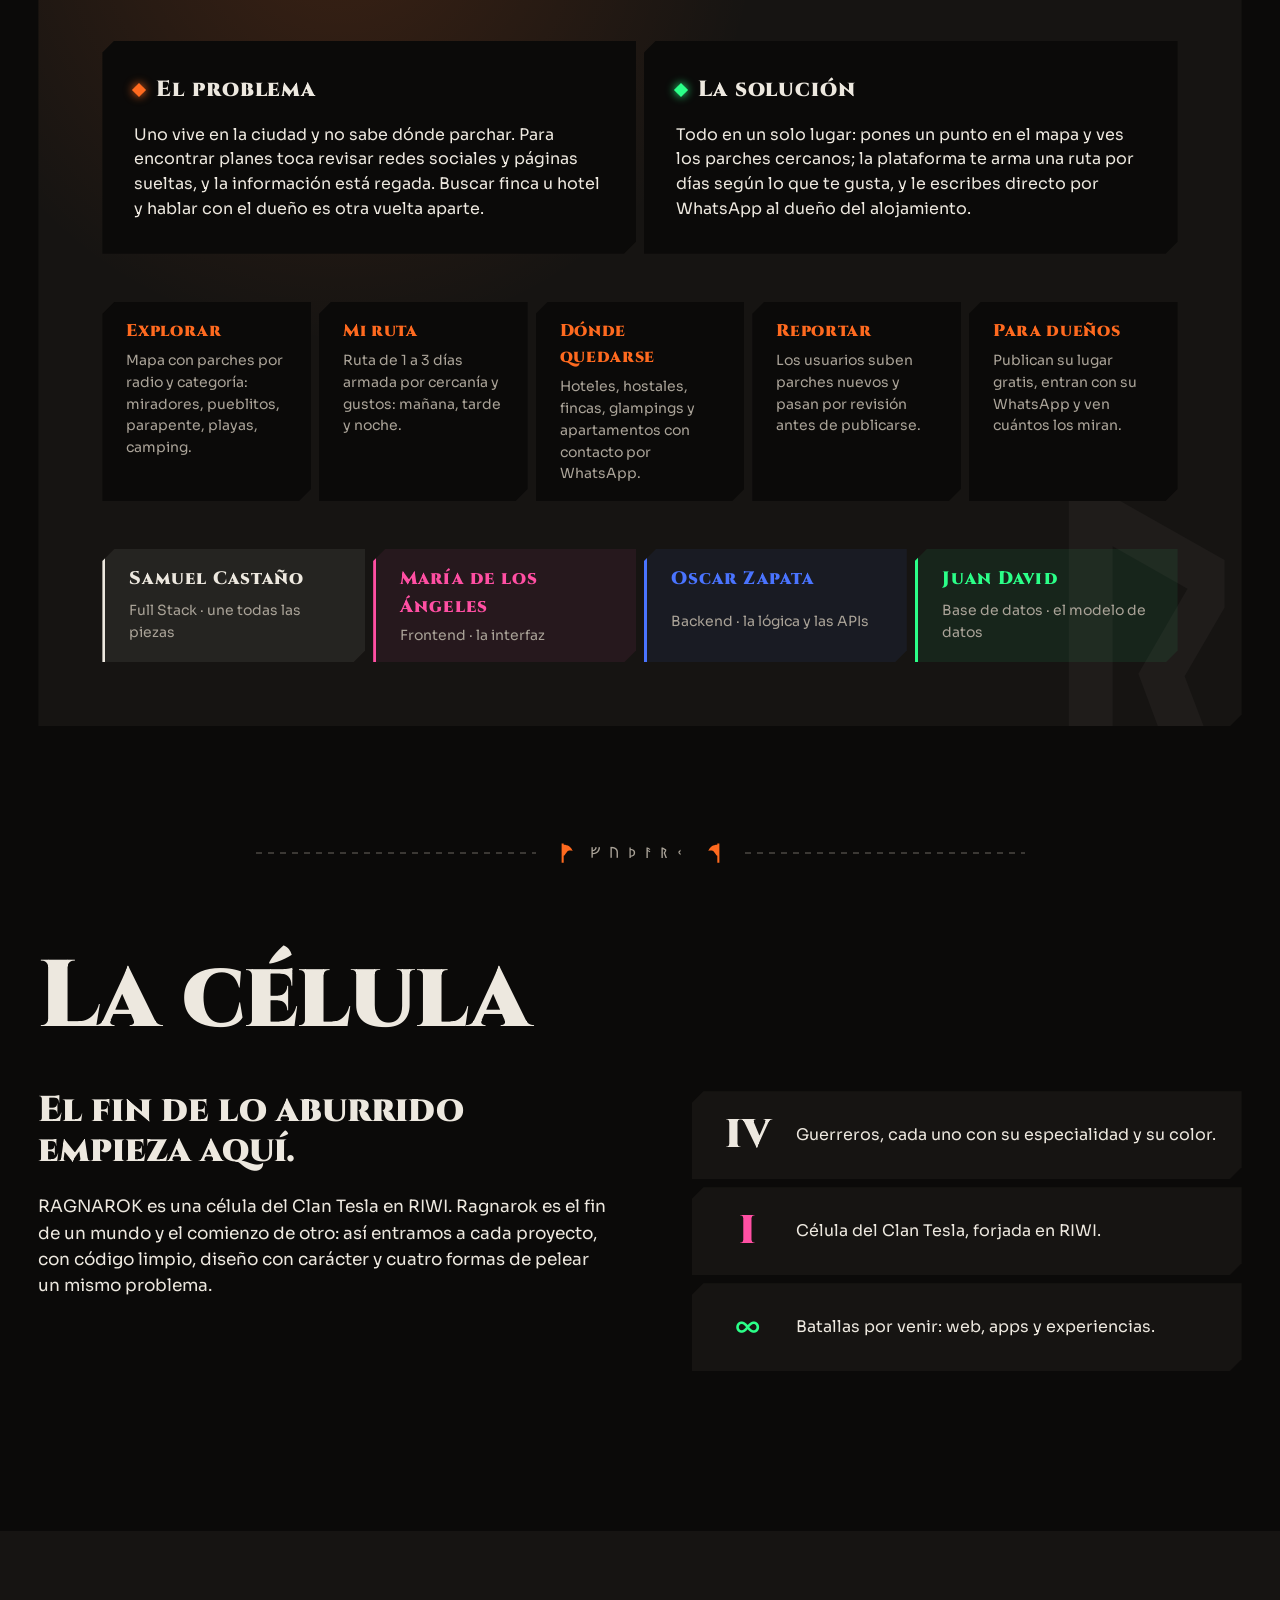
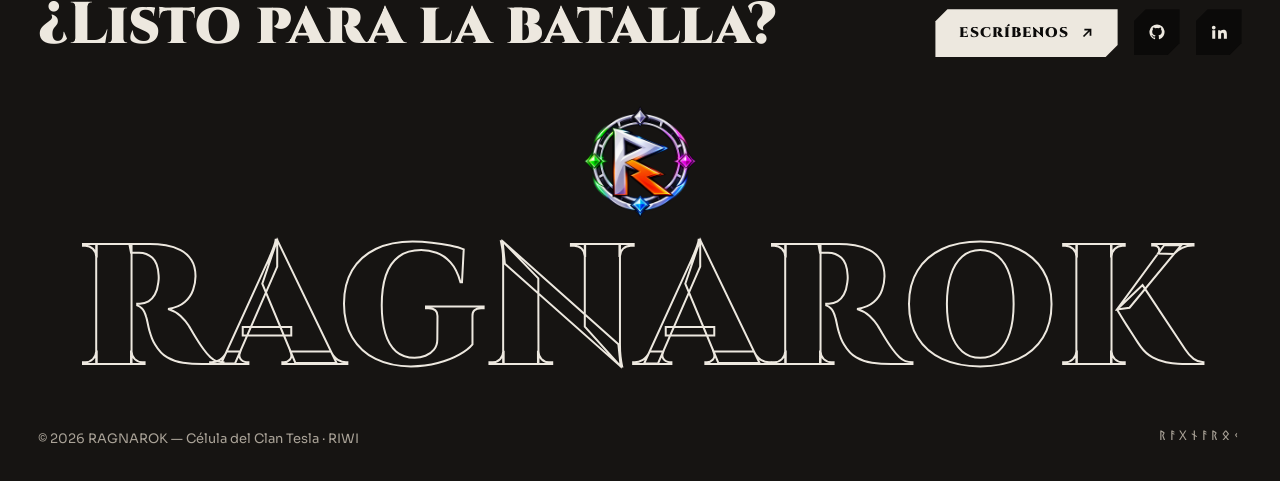
==== commit 7dcf1cf7: "TLs pixel: nuevo Angelo y Jorge" ====
--- a/index.html
+++ b/index.html
@@ -116,7 +116,7 @@
       </li>
       <li class="vow p-azul">
         <span class="vow__kid vow__kid--stand crew__kid p-tl" tabindex="0" aria-label="Angelo, Team Leader">
-        <img src="assets/pixel/tl-angelo.png" width="183" height="426" alt="">
+        <img src="assets/pixel/tl-angelo.png" width="174" height="426" alt="">
         <span class="crew__tag" aria-hidden="true">Angelo · TL</span>
         </span>
         <div class="vow__card">
@@ -156,7 +156,7 @@
       </li>
       <li class="vow p-azul">
         <span class="vow__kid vow__kid--stand crew__kid p-tl" tabindex="0" aria-label="Jorge, Team Leader">
-        <img src="assets/pixel/tl.png" width="184" height="420" alt="">
+        <img src="assets/pixel/tl.png" width="186" height="426" alt="">
         <span class="crew__tag" aria-hidden="true">Jorge · TL</span>
         </span>
         <div class="vow__card">
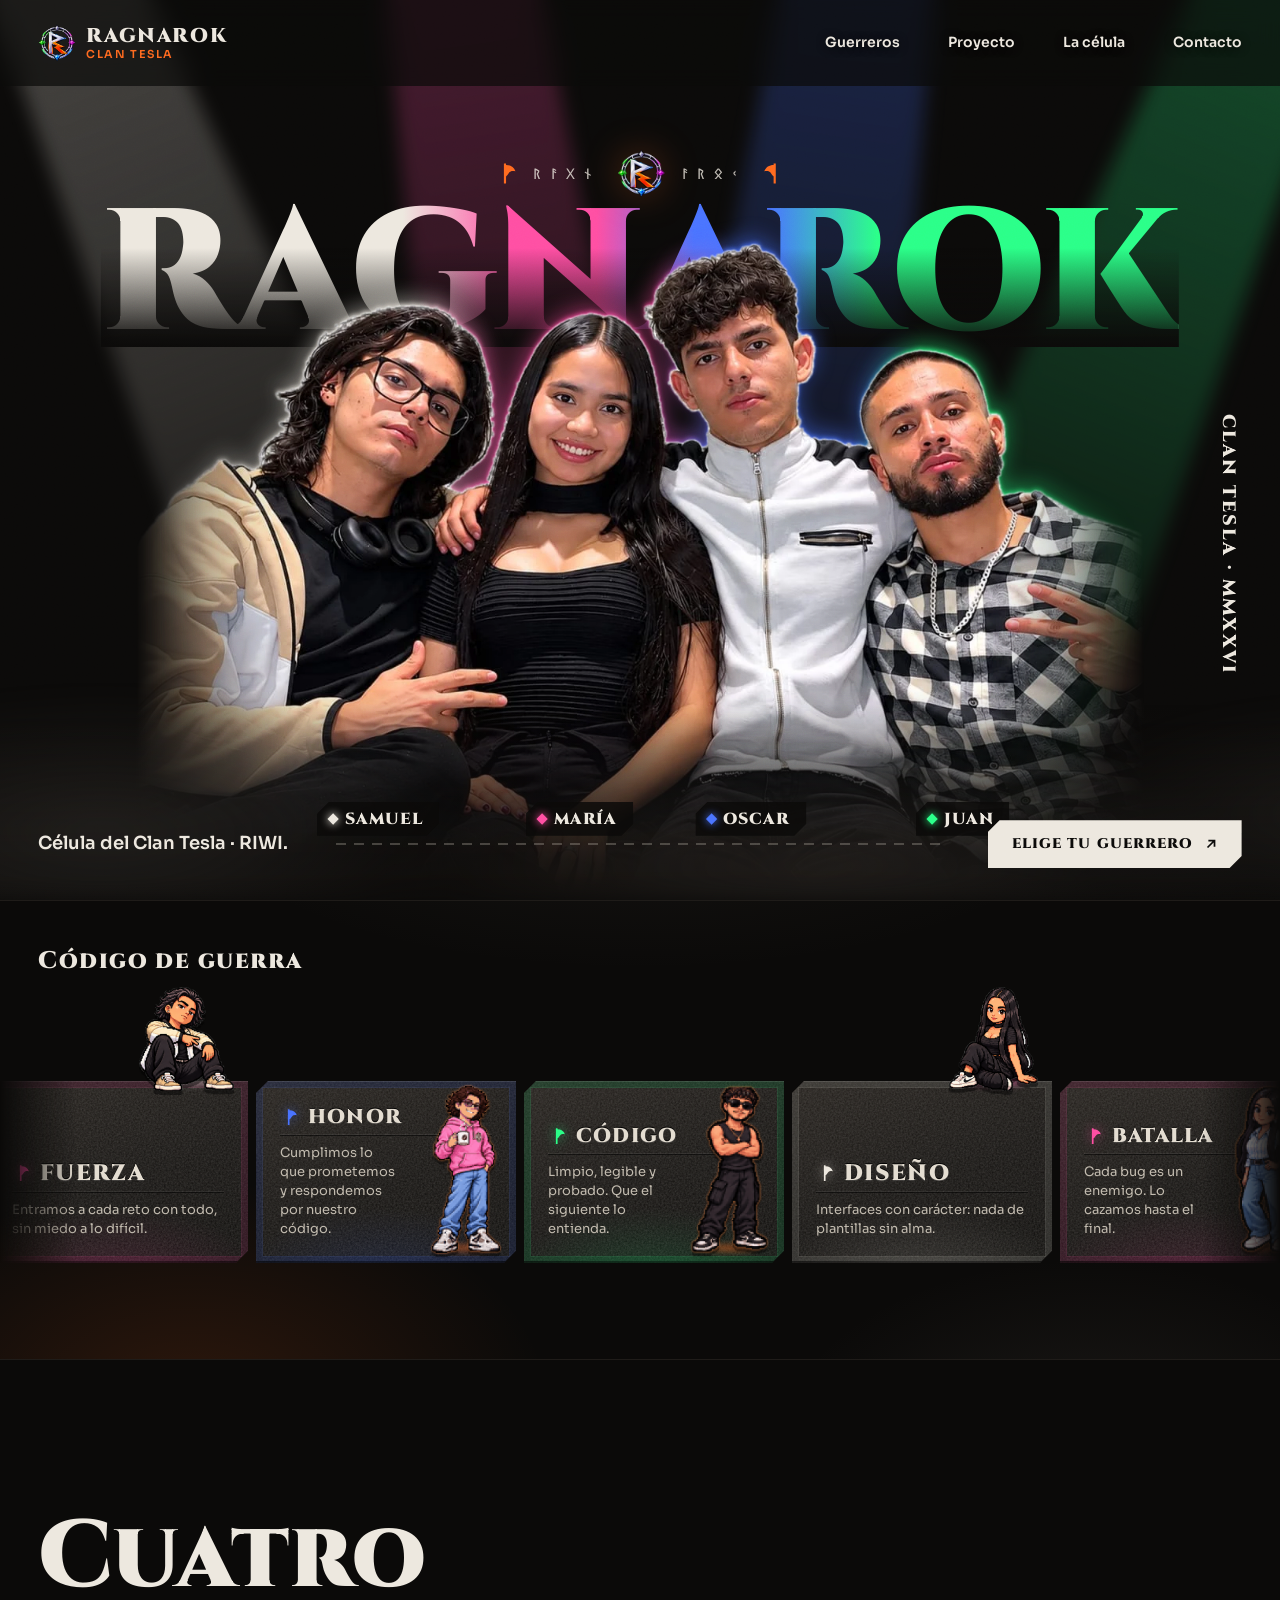
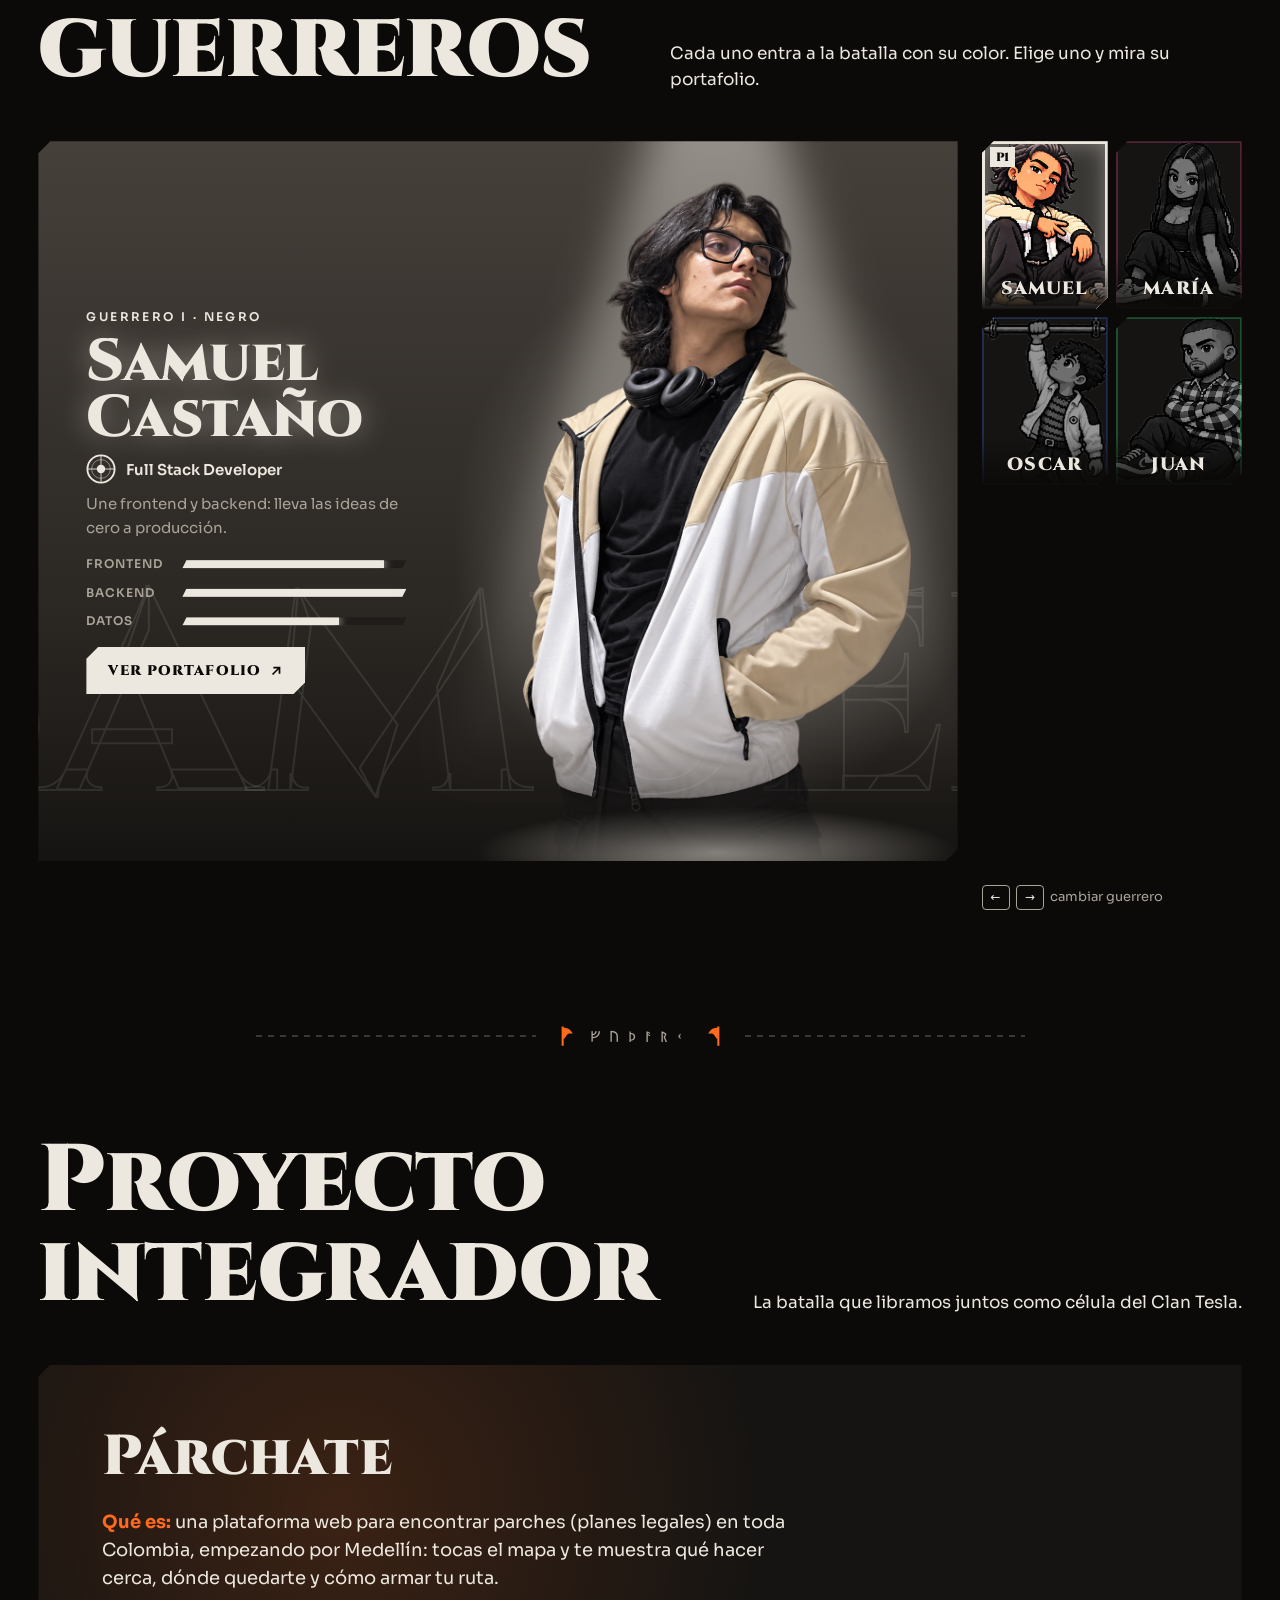
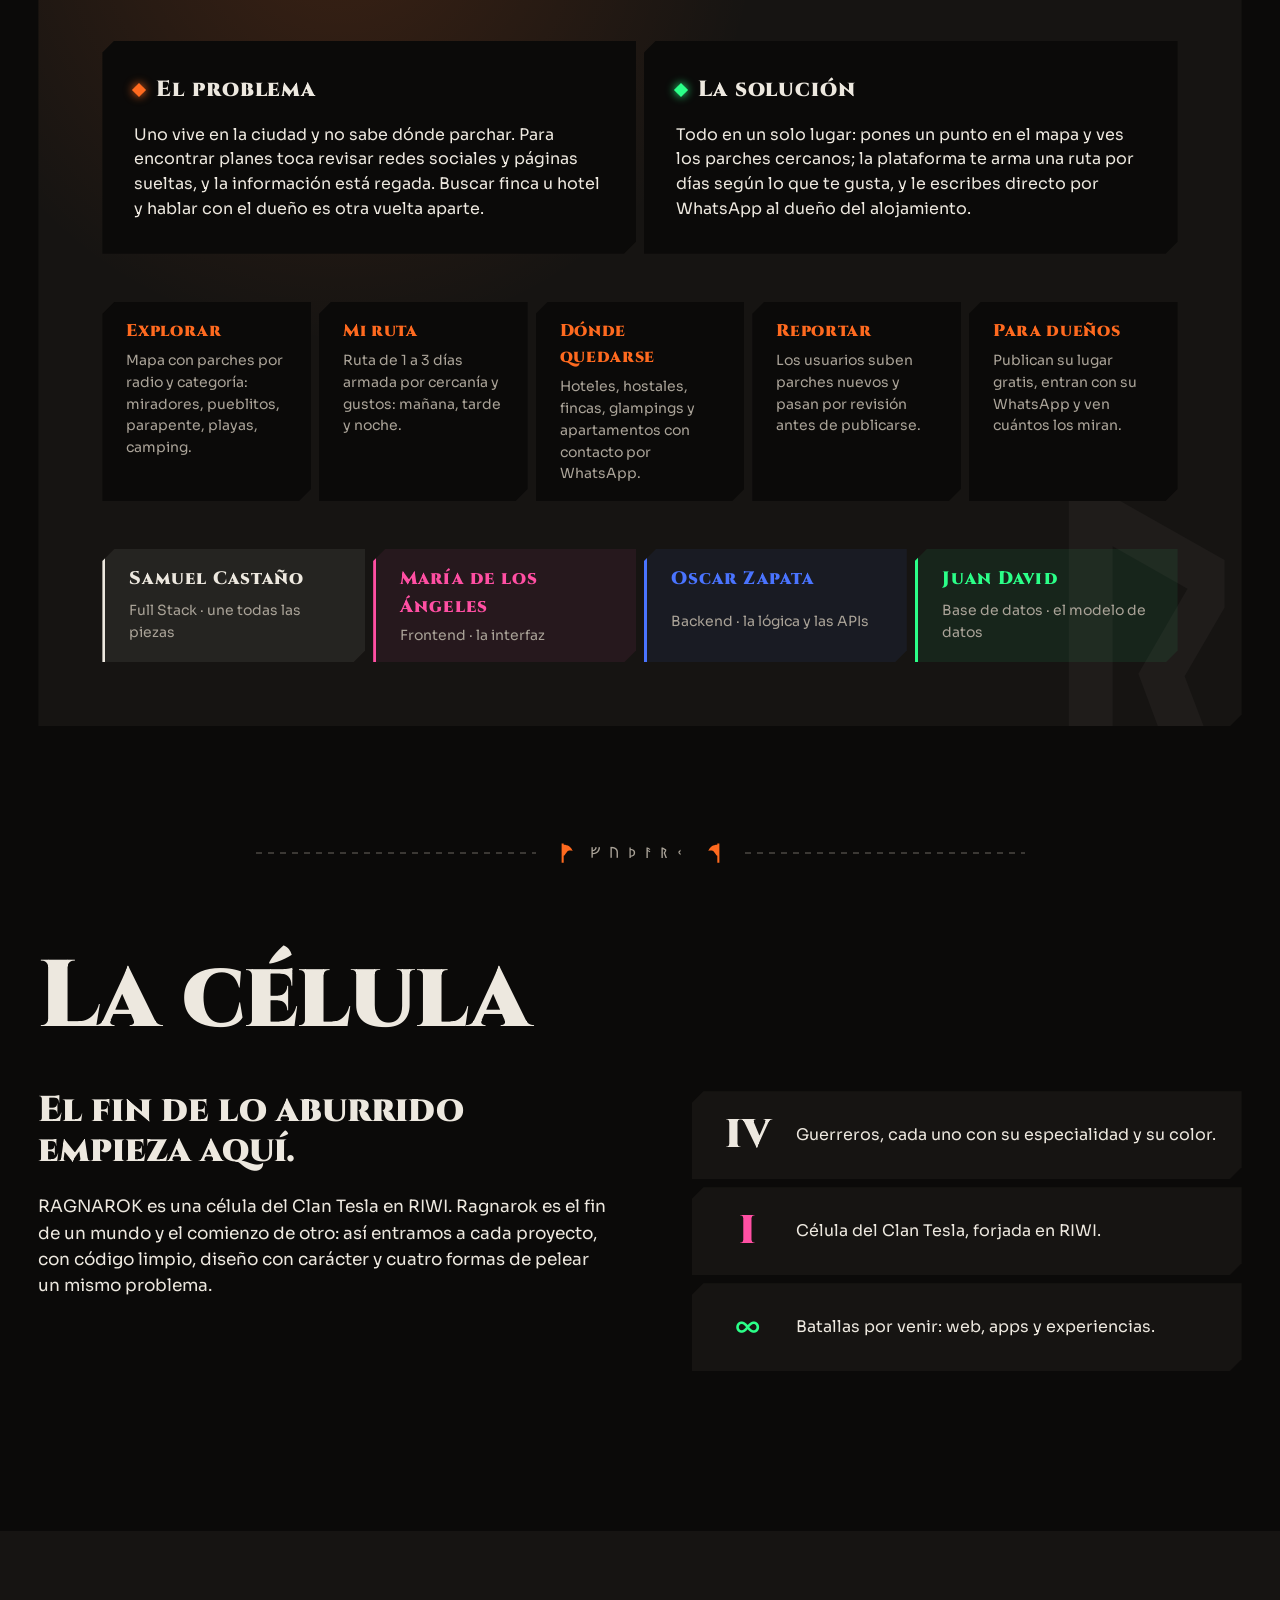
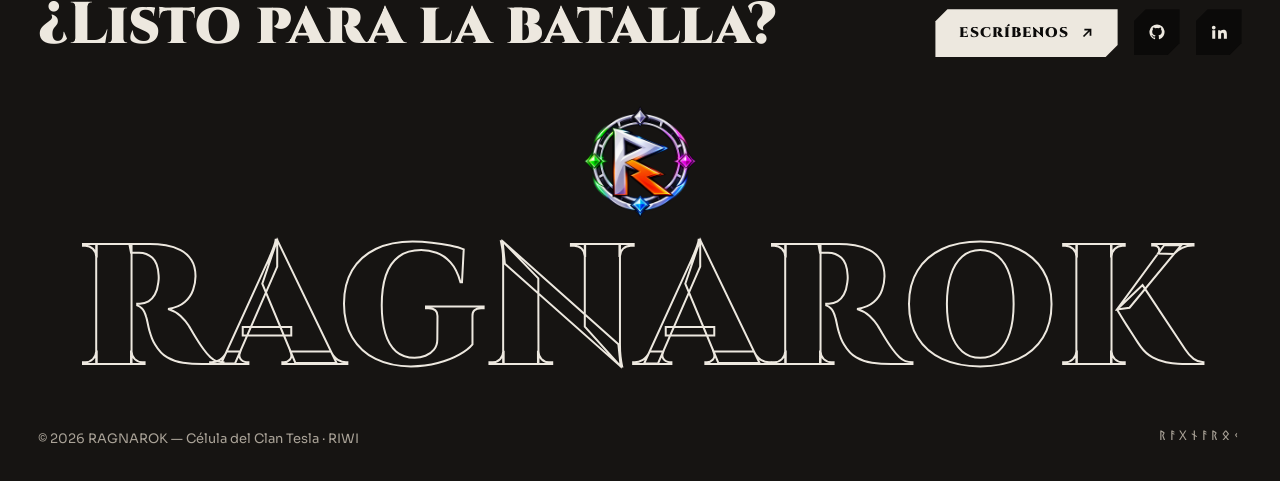
==== commit d1c559f6: "TLs pixel: agregar a Vivi" ====
--- a/index.html
+++ b/index.html
@@ -175,6 +175,10 @@
         </div>
       </li>
       <li class="vow p-negro">
+        <span class="vow__kid crew__kid p-tl" tabindex="0" aria-label="Vivi, Team Leader">
+        <img src="assets/pixel/tl-vivi.png" width="267" height="300" alt="">
+        <span class="crew__tag" aria-hidden="true">Vivi · TL</span>
+        </span>
         <div class="vow__card">
         <h3 class="vow__word"><svg class="vow__axe" viewBox="0 0 32 32" aria-hidden="true"><use href="#axe"/></svg>HONESTOS</h3>
         <p class="vow__line">Decimos lo que funciona y lo que no, sin adornos.</p>
